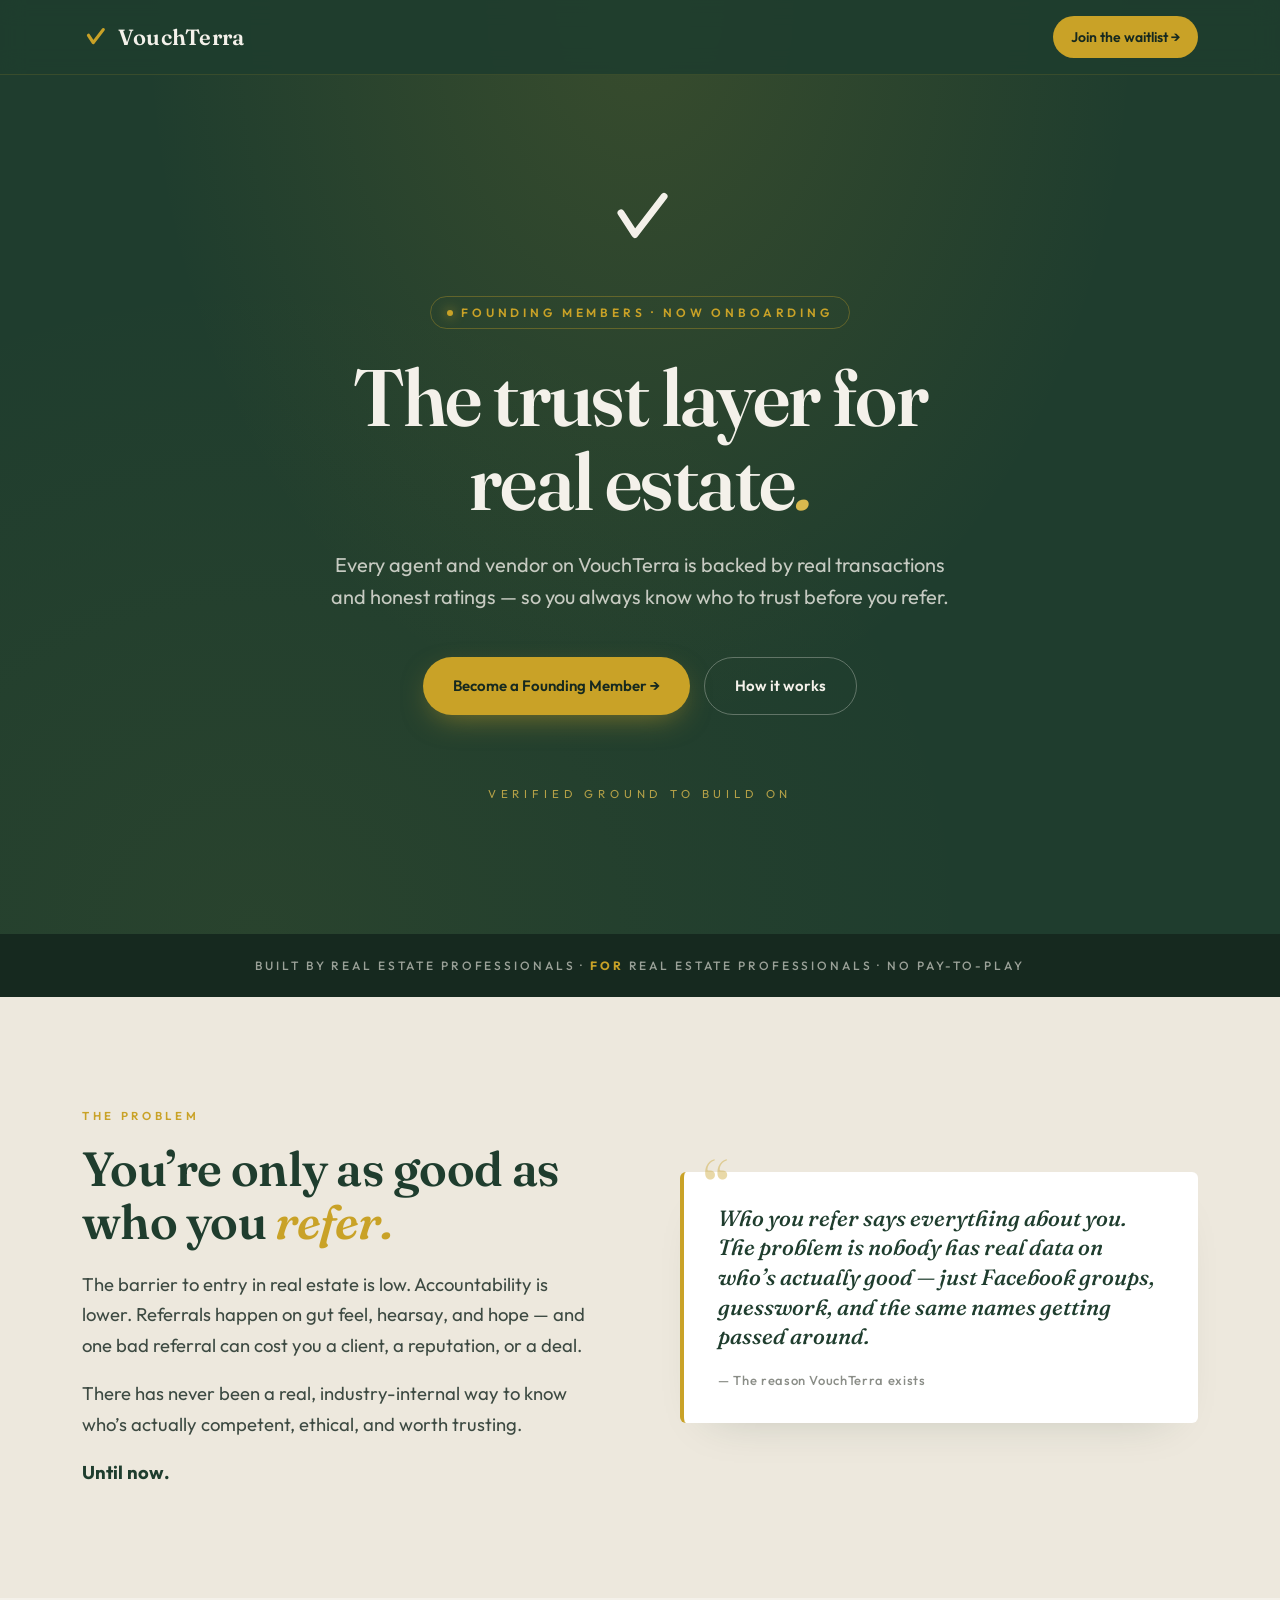
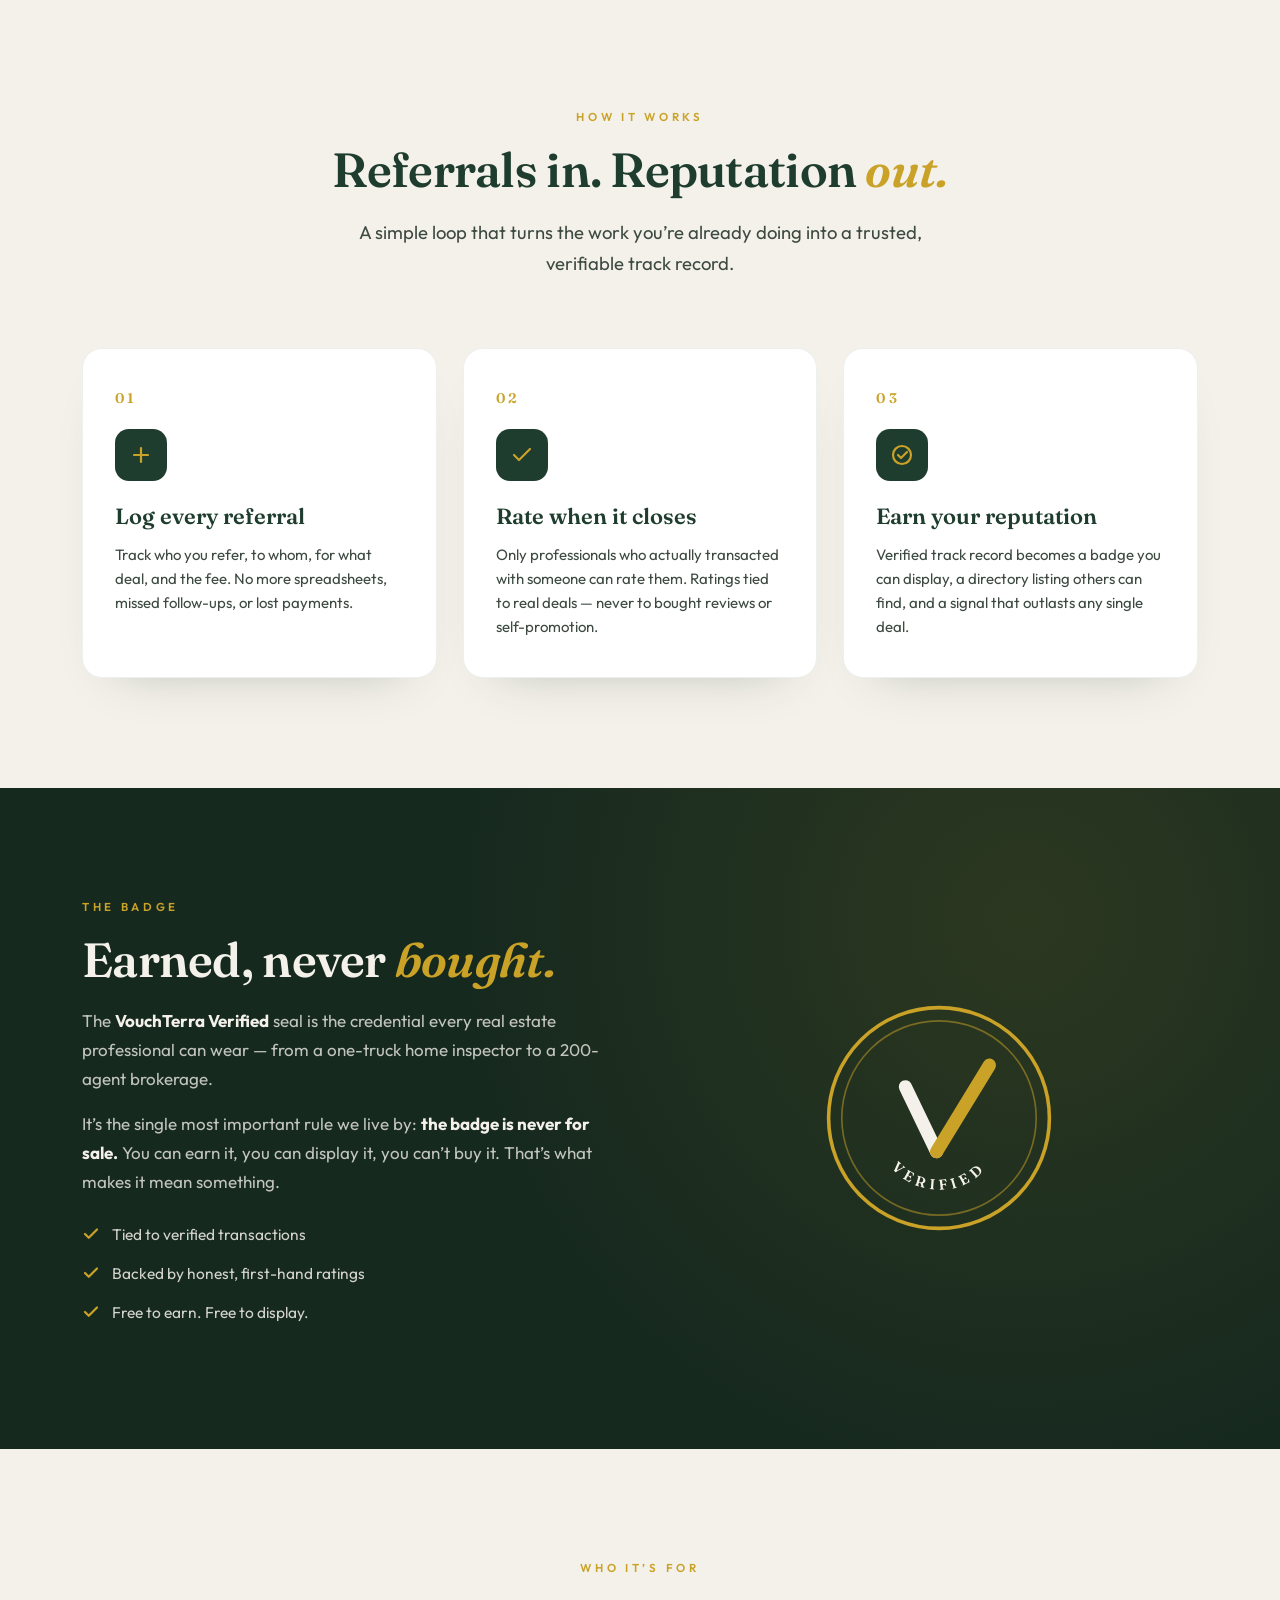
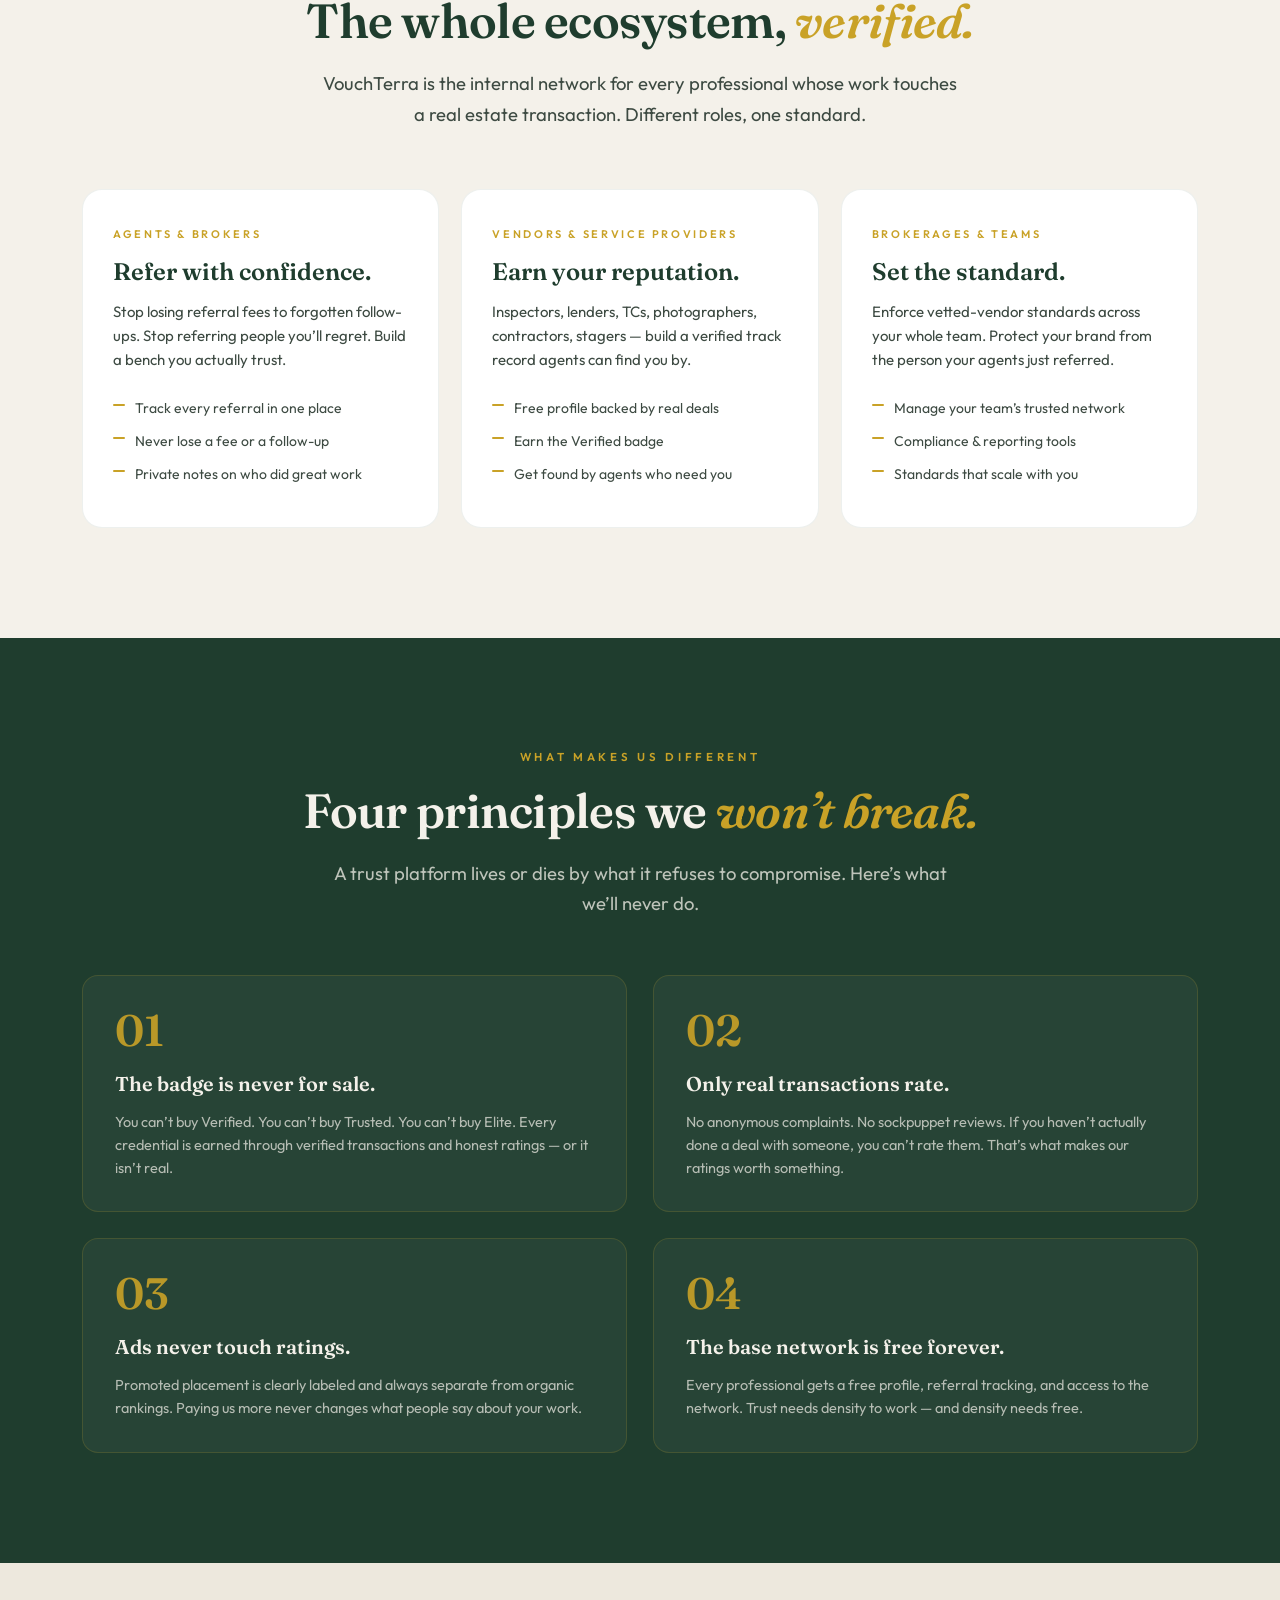
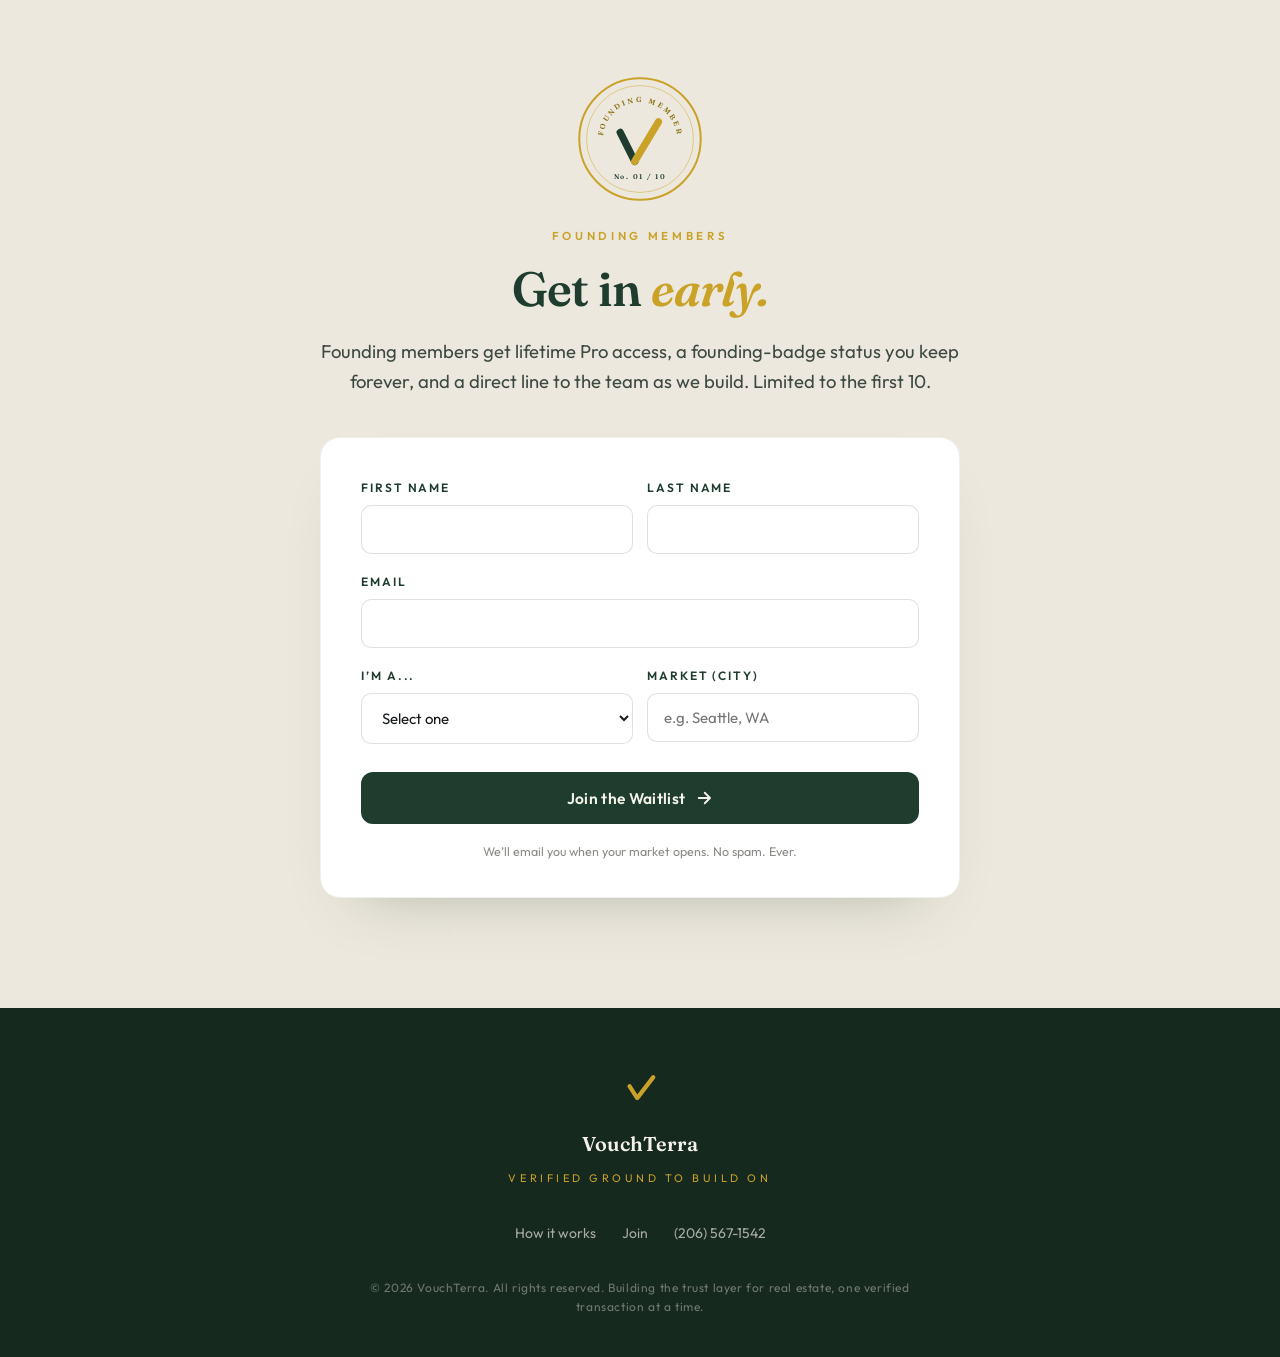
==== index.html @ 0aa2f8dc "Add Founding Member seal above the waitlist section Added SVG founding seal graphic to the waitlist " ====
<!DOCTYPE html>
<html lang="en">
<head>
<meta charset="UTF-8">
<meta name="viewport" content="width=device-width, initial-scale=1.0">
<title>VouchTerra — Verified ground to build on</title>
<meta name="description" content="The trust layer for real estate. Every agent and vendor on VouchTerra is backed by real transactions and honest ratings — so you always know who to trust before you refer.">
<meta property="og:title" content="VouchTerra — Verified ground to build on">
<meta property="og:description" content="The trust layer for real estate. Verified professionals, honest ratings, no pay-to-play.">
<meta property="og:type" content="website">
<link rel="preconnect" href="https://fonts.googleapis.com">
<link rel="preconnect" href="https://fonts.gstatic.com" crossorigin>
<link href="https://fonts.googleapis.com/css2?family=Fraunces:opsz,wght@9..144,500;9..144,600;9..144,700&family=Outfit:wght@300;400;500;600;700&display=swap" rel="stylesheet">
<link rel="icon" type="image/svg+xml" href="data:image/svg+xml,%3Csvg xmlns='http://www.w3.org/2000/svg' viewBox='0 0 120 120'%3E%3Crect width='120' height='120' rx='24' fill='%231F3D2E'/%3E%3Cpath d='M30 52 L52 86 L98 26' stroke='%23C9A227' stroke-width='15' stroke-linecap='round' stroke-linejoin='round' fill='none'/%3E%3C/svg%3E">
<style>
  :root{
    --pine:#1F3D2E; --pine-deep:#16291F; --pine-mid:#274a38;
    --gold:#C9A227; --gold-soft:#D9B94E; --gold-dim:#8a6f12;
    --bone:#F4F1EA; --bone-warm:#EDE8DD;
    --stone:#8A8D87; --stone-light:#B8B8B0;
    --ink:#16191C; --ink-soft:#3d4a42;
  }
  *{margin:0;padding:0;box-sizing:border-box}
  html{scroll-behavior:smooth;}
  body{
    font-family:'Outfit',sans-serif;
    background:var(--bone);
    color:var(--ink);
    line-height:1.6;
    -webkit-font-smoothing:antialiased;
    overflow-x:hidden;
  }
  .serif{font-family:'Fraunces',serif;}
  .wrap{max-width:1180px;margin:0 auto;padding:0 32px;}
  @media(max-width:640px){.wrap{padding:0 22px;}}

  /* ============ NAV ============ */
  nav{
    position:fixed;top:0;left:0;right:0;z-index:100;
    background:rgba(31,61,46,.92);
    backdrop-filter:blur(12px);
    -webkit-backdrop-filter:blur(12px);
    border-bottom:1px solid rgba(201,162,39,.15);
  }
  .nav-inner{display:flex;align-items:center;justify-content:space-between;padding:16px 32px;max-width:1180px;margin:0 auto;}
  @media(max-width:640px){.nav-inner{padding:14px 22px;}}
  .brand{display:flex;align-items:center;gap:10px;text-decoration:none;}
  .brand-mark{display:flex;align-items:center;justify-content:center;}
  .brand-text{font-family:'Fraunces',serif;font-weight:600;font-size:22px;color:var(--bone);letter-spacing:.01em;}
  .brand-text .cap{color:var(--bone);}
  .nav-cta{
    display:inline-flex;align-items:center;gap:8px;
    background:var(--gold);color:var(--pine-deep);
    padding:10px 18px;border-radius:30px;
    font-weight:600;font-size:14px;text-decoration:none;
    transition:transform .15s,background .15s;
  }
  .nav-cta:hover{background:var(--gold-soft);transform:translateY(-1px);}

  /* ============ HERO ============ */
  .hero{
    background:var(--pine);color:var(--bone);
    padding:180px 32px 130px;position:relative;overflow:hidden;text-align:center;
  }
  .hero::before{
    content:"";position:absolute;inset:0;
    background:
      radial-gradient(ellipse at 50% 0%, rgba(201,162,39,.15), transparent 55%),
      radial-gradient(ellipse at 20% 100%, rgba(201,162,39,.06), transparent 50%);
    pointer-events:none;
  }
  .hero-inner{position:relative;z-index:1;max-width:900px;margin:0 auto;}
  .eyebrow{
    display:inline-flex;align-items:center;gap:8px;
    text-transform:uppercase;letter-spacing:.32em;font-size:12px;
    color:var(--gold);font-weight:600;margin-bottom:26px;
    padding:6px 16px;border:1px solid rgba(201,162,39,.35);border-radius:30px;
  }
  .eyebrow-dot{width:6px;height:6px;background:var(--gold);border-radius:50%;box-shadow:0 0 12px var(--gold);}
  h1.hero-title{
    font-family:'Fraunces',serif;
    font-weight:600;
    font-size:clamp(40px,7vw,80px);
    line-height:1.05;
    letter-spacing:-.02em;
    margin-bottom:26px;
  }
  h1.hero-title .accent{color:var(--gold-soft);font-style:italic;}
  .hero-sub{
    font-size:clamp(16px,2.2vw,20px);
    color:rgba(244,241,234,.78);
    max-width:640px;margin:0 auto 44px;
    line-height:1.6;
  }
  .cta-row{display:flex;gap:14px;justify-content:center;flex-wrap:wrap;margin-bottom:70px;}
  .btn{
    display:inline-flex;align-items:center;gap:10px;
    padding:16px 30px;border-radius:32px;
    font-weight:600;font-size:15px;text-decoration:none;
    transition:transform .15s, background .15s, box-shadow .15s;
    border:none;cursor:pointer;font-family:inherit;
  }
  .btn-primary{background:var(--gold);color:var(--pine-deep);box-shadow:0 10px 30px -10px rgba(201,162,39,.6);}
  .btn-primary:hover{background:var(--gold-soft);transform:translateY(-2px);box-shadow:0 14px 32px -10px rgba(201,162,39,.7);}
  .btn-ghost{background:transparent;color:var(--bone);border:1px solid rgba(244,241,234,.3);}
  .btn-ghost:hover{background:rgba(244,241,234,.08);border-color:rgba(244,241,234,.5);}

  /* hero mark */
  .hero-mark-large{margin:0 auto 40px;display:flex;justify-content:center;}
  .hero-tagline{
    font-size:11.5px;letter-spacing:.42em;text-transform:uppercase;
    color:var(--gold-soft);opacity:.8;
    margin-top:26px;
  }

  /* ============ SOCIAL PROOF BAR ============ */
  .proof-bar{
    background:var(--pine-deep);color:rgba(244,241,234,.6);
    padding:22px 32px;text-align:center;
    font-size:12px;letter-spacing:.24em;text-transform:uppercase;font-weight:500;
  }
  .proof-bar strong{color:var(--gold);letter-spacing:.24em;}

  /* ============ SECTIONS ============ */
  section{padding:110px 0;}
  @media(max-width:640px){section{padding:80px 0;}}
  .section-eyebrow{
    text-transform:uppercase;letter-spacing:.32em;font-size:11.5px;
    color:var(--gold);font-weight:600;margin-bottom:18px;
  }
  h2{
    font-family:'Fraunces',serif;font-weight:600;
    font-size:clamp(30px,4.8vw,48px);
    color:var(--pine);line-height:1.1;letter-spacing:-.015em;
    margin-bottom:20px;
  }
  h2 .accent{color:var(--gold);font-style:italic;}
  .lead{
    color:var(--ink-soft);font-size:clamp(16px,1.8vw,18.5px);
    max-width:640px;line-height:1.65;
  }

  /* ============ PROBLEM SECTION ============ */
  .problem{background:var(--bone-warm);}
  .problem-inner{display:grid;grid-template-columns:1fr 1fr;gap:80px;align-items:center;}
  @media(max-width:900px){.problem-inner{grid-template-columns:1fr;gap:50px;}}
  .problem-quote{
    background:#fff;border-left:4px solid var(--gold);
    padding:32px 34px;border-radius:6px;
    box-shadow:0 22px 44px -32px rgba(31,61,46,.25);
    position:relative;
  }
  .problem-quote::before{
    content:"“";position:absolute;top:-20px;left:20px;
    font-family:'Fraunces',serif;font-size:80px;color:var(--gold);opacity:.4;line-height:1;
  }
  .problem-quote p{font-family:'Fraunces',serif;font-size:22px;color:var(--pine);line-height:1.35;font-style:italic;font-weight:500;}
  .problem-quote .attr{margin-top:18px;font-size:13px;color:var(--stone);letter-spacing:.05em;font-style:normal;font-family:'Outfit',sans-serif;font-weight:500;}

  /* ============ HOW IT WORKS ============ */
  .how{background:var(--bone);}
  .how-header{text-align:center;max-width:700px;margin:0 auto 70px;}
  .how-header .lead{margin:0 auto;}
  .steps{display:grid;grid-template-columns:repeat(3,1fr);gap:26px;}
  @media(max-width:820px){.steps{grid-template-columns:1fr;}}
  .step{
    background:#fff;border-radius:20px;padding:38px 32px;
    border:1px solid rgba(31,61,46,.08);
    box-shadow:0 24px 48px -36px rgba(31,61,46,.35);
    transition:transform .2s;
  }
  .step:hover{transform:translateY(-4px);}
  .step-num{
    font-family:'Fraunces',serif;font-size:14px;font-weight:600;
    color:var(--gold);letter-spacing:.24em;margin-bottom:20px;
  }
  .step-icon{width:52px;height:52px;background:var(--pine);border-radius:14px;display:flex;align-items:center;justify-content:center;margin-bottom:22px;}
  .step h3{font-family:'Fraunces',serif;font-size:22px;color:var(--pine);font-weight:600;margin-bottom:12px;line-height:1.25;}
  .step p{font-size:15px;color:var(--ink-soft);line-height:1.6;}

  /* ============ VERIFIED BADGE SECTION ============ */
  .verified{background:var(--pine-deep);color:var(--bone);position:relative;overflow:hidden;}
  .verified::before{
    content:"";position:absolute;inset:0;
    background:radial-gradient(circle at 80% 20%, rgba(201,162,39,.12), transparent 50%);
    pointer-events:none;
  }
  .verified-inner{display:grid;grid-template-columns:1fr 1fr;gap:80px;align-items:center;position:relative;z-index:1;}
  @media(max-width:900px){.verified-inner{grid-template-columns:1fr;gap:50px;text-align:center;}.verified-inner .seal-wrap{order:-1;}}
  .verified h2{color:var(--bone);}
  .verified h2 .accent{color:var(--gold);}
  .verified .section-eyebrow{color:var(--gold);}
  .verified p{color:rgba(244,241,234,.78);font-size:17px;line-height:1.7;margin-bottom:16px;}
  .verified p strong{color:var(--bone);}
  .verified-features{list-style:none;margin-top:26px;}
  .verified-features li{display:flex;align-items:flex-start;gap:12px;margin-bottom:14px;color:rgba(244,241,234,.85);font-size:15.5px;}
  .verified-features li svg{flex-shrink:0;margin-top:3px;}
  .seal-wrap{display:flex;justify-content:center;}

  /* ============ FOR WHOM ============ */
  .for-whom{background:var(--bone);}
  .who-grid{display:grid;grid-template-columns:repeat(3,1fr);gap:22px;margin-top:60px;}
  @media(max-width:900px){.who-grid{grid-template-columns:1fr;}}
  .who{
    background:#fff;border-radius:20px;padding:36px 30px;
    border:1px solid rgba(31,61,46,.08);position:relative;overflow:hidden;
    transition:transform .2s, box-shadow .2s;
  }
  .who:hover{transform:translateY(-3px);box-shadow:0 30px 50px -30px rgba(31,61,46,.3);}
  .who-tag{font-size:11px;letter-spacing:.24em;text-transform:uppercase;color:var(--gold);font-weight:600;margin-bottom:14px;}
  .who h3{font-family:'Fraunces',serif;font-size:24px;color:var(--pine);font-weight:600;margin-bottom:14px;line-height:1.2;}
  .who p{color:var(--ink-soft);font-size:15px;line-height:1.6;margin-bottom:20px;}
  .who ul{list-style:none;}
  .who ul li{font-size:14px;color:var(--ink-soft);padding:6px 0;padding-left:22px;position:relative;line-height:1.5;}
  .who ul li::before{
    content:"";position:absolute;left:0;top:12px;
    width:12px;height:2px;background:var(--gold);border-radius:2px;
  }

  /* ============ PRINCIPLES ============ */
  .principles{background:var(--pine);color:var(--bone);}
  .principles h2{color:var(--bone);}
  .principles h2 .accent{color:var(--gold);}
  .principles .section-eyebrow{color:var(--gold);}
  .principles .lead{color:rgba(244,241,234,.75);}
  .principle-grid{display:grid;grid-template-columns:repeat(2,1fr);gap:26px;margin-top:56px;}
  @media(max-width:820px){.principle-grid{grid-template-columns:1fr;}}
  .principle{
    background:rgba(244,241,234,.04);border:1px solid rgba(201,162,39,.18);
    border-radius:16px;padding:32px;
    transition:border-color .2s;
  }
  .principle:hover{border-color:rgba(201,162,39,.4);}
  .principle-num{font-family:'Fraunces',serif;font-size:44px;color:var(--gold);font-weight:600;line-height:1;margin-bottom:16px;opacity:.9;}
  .principle h3{font-family:'Fraunces',serif;font-size:20px;color:var(--bone);margin-bottom:10px;font-weight:600;}
  .principle p{color:rgba(244,241,234,.7);font-size:14.5px;line-height:1.6;}

  /* ============ WAITLIST ============ */
  .waitlist{background:var(--bone-warm);text-align:center;}
  .waitlist-inner{max-width:640px;margin:0 auto;}
  .waitlist .lead{margin:0 auto 40px;}
  .form-card{
    background:#fff;padding:40px 40px 36px;border-radius:20px;
    box-shadow:0 30px 60px -40px rgba(31,61,46,.35);
    border:1px solid rgba(31,61,46,.08);
  }
  @media(max-width:640px){.form-card{padding:32px 24px 28px;}}
  .field{display:flex;flex-direction:column;text-align:left;margin-bottom:18px;}
  .field label{font-size:12px;letter-spacing:.16em;text-transform:uppercase;color:var(--pine);font-weight:600;margin-bottom:8px;}
  .field input, .field select{
    padding:14px 16px;border:1.5px solid rgba(31,61,46,.15);border-radius:10px;
    font-family:inherit;font-size:15px;color:var(--ink);background:#fff;
    transition:border-color .15s;
  }
  .field input:focus, .field select:focus{outline:none;border-color:var(--gold);}
  .field-row{display:grid;grid-template-columns:1fr 1fr;gap:14px;}
  @media(max-width:520px){.field-row{grid-template-columns:1fr;}}
  .submit-btn{
    width:100%;background:var(--pine);color:var(--bone);
    padding:16px 24px;border:none;border-radius:12px;
    font-family:inherit;font-weight:600;font-size:15.5px;letter-spacing:.02em;
    cursor:pointer;transition:background .15s,transform .15s;
    display:inline-flex;align-items:center;justify-content:center;gap:10px;
    margin-top:10px;
  }
  .submit-btn:hover{background:var(--pine-deep);transform:translateY(-1px);}
  .fine-print{font-size:12.5px;color:var(--stone);margin-top:18px;line-height:1.5;}
  .success-msg{
    display:none;padding:24px;background:rgba(201,162,39,.1);
    border:1px solid var(--gold);border-radius:12px;color:var(--pine);
    font-size:15px;line-height:1.5;
  }
  .success-msg strong{color:var(--gold-dim);}

  /* ============ FOOTER ============ */
  footer{background:var(--pine-deep);color:rgba(244,241,234,.6);padding:60px 32px 40px;text-align:center;}
  .footer-mark{margin-bottom:18px;display:flex;justify-content:center;}
  .footer-brand{font-family:'Fraunces',serif;font-weight:600;font-size:20px;color:var(--bone);margin-bottom:10px;}
  .footer-tag{font-size:11px;letter-spacing:.32em;text-transform:uppercase;color:var(--gold);margin-bottom:34px;}
  .footer-links{display:flex;gap:26px;justify-content:center;flex-wrap:wrap;margin-bottom:34px;font-size:14px;}
  .footer-links a{color:rgba(244,241,234,.65);text-decoration:none;transition:color .15s;}
  .footer-links a:hover{color:var(--gold);}
  .footer-fine{font-size:12px;color:rgba(244,241,234,.4);letter-spacing:.05em;max-width:560px;margin:0 auto;line-height:1.6;}

  /* mobile nav simplification */
  @media(max-width:520px){.nav-cta{padding:8px 14px;font-size:13px;}.brand-text{font-size:19px;}}
  .founding-seal{display:block;margin:0 auto 22px;width:132px;height:132px;}
  @media (max-width:640px){.founding-seal{width:112px;height:112px;}}
</style>
</head>
<body>

  <!-- ============ NAV ============ -->
  <nav>
    <div class="nav-inner">
      <a href="#" class="brand">
        <span class="brand-mark">
          <svg width="26" height="26" viewBox="0 0 120 120" fill="none"><path d="M30 52 L52 86 L98 26" stroke="#C9A227" stroke-width="15" stroke-linecap="round" stroke-linejoin="round"/></svg>
        </span>
        <span class="brand-text">Vouch<span class="cap">T</span>erra</span>
      </a>
      <a href="#waitlist" class="nav-cta">Join the waitlist →</a>
    </div>
  </nav>

  <!-- ============ HERO ============ -->
  <div class="hero">
    <div class="hero-inner">
      <div class="hero-mark-large">
        <svg width="76" height="76" viewBox="0 0 120 120" fill="none">
          <path d="M30 52 L52 86 L98 26" stroke="#F4F1EA" stroke-width="11" stroke-linecap="round" stroke-linejoin="round"/>
        </svg>
      </div>
      <div class="eyebrow"><span class="eyebrow-dot"></span> Founding Members · Now Onboarding</div>
      <h1 class="hero-title">The trust layer for<br>real estate<span class="accent">.</span></h1>
      <p class="hero-sub">Every agent and vendor on VouchTerra is backed by real transactions and honest ratings — so you always know who to trust before you refer.</p>
      <div class="cta-row">
        <a href="#waitlist" class="btn btn-primary">Become a Founding Member →</a>
        <a href="#how" class="btn btn-ghost">How it works</a>
      </div>
      <div class="hero-tagline">Verified ground to build on</div>
    </div>
  </div>

  <!-- ============ PROOF BAR ============ -->
  <div class="proof-bar">
    Built by real estate professionals · <strong>For</strong> real estate professionals · No pay-to-play
  </div>

  <!-- ============ PROBLEM ============ -->
  <section class="problem">
    <div class="wrap">
      <div class="problem-inner">
        <div>
          <div class="section-eyebrow">The Problem</div>
          <h2>You&#8217;re only as good as who you <span class="accent">refer.</span></h2>
          <p class="lead">The barrier to entry in real estate is low. Accountability is lower. Referrals happen on gut feel, hearsay, and hope — and one bad referral can cost you a client, a reputation, or a deal.</p>
          <p class="lead" style="margin-top:18px;">There has never been a real, industry-internal way to know who&#8217;s actually competent, ethical, and worth trusting.</p>
          <p class="lead" style="margin-top:18px;"><strong style="color:var(--pine);">Until now.</strong></p>
        </div>
        <div>
          <div class="problem-quote">
            <p>Who you refer says everything about you. The problem is nobody has real data on who&#8217;s actually good — just Facebook groups, guesswork, and the same names getting passed around.</p>
            <div class="attr">— The reason VouchTerra exists</div>
          </div>
        </div>
      </div>
    </div>
  </section>

  <!-- ============ HOW IT WORKS ============ -->
  <section class="how" id="how">
    <div class="wrap">
      <div class="how-header">
        <div class="section-eyebrow">How It Works</div>
        <h2>Referrals in. Reputation <span class="accent">out.</span></h2>
        <p class="lead">A simple loop that turns the work you&#8217;re already doing into a trusted, verifiable track record.</p>
      </div>

      <div class="steps">
        <div class="step">
          <div class="step-num">01</div>
          <div class="step-icon">
            <svg width="24" height="24" viewBox="0 0 24 24" fill="none" stroke="#C9A227" stroke-width="2.2" stroke-linecap="round" stroke-linejoin="round"><path d="M12 5v14M5 12h14"/></svg>
          </div>
          <h3>Log every referral</h3>
          <p>Track who you refer, to whom, for what deal, and the fee. No more spreadsheets, missed follow-ups, or lost payments.</p>
        </div>
        <div class="step">
          <div class="step-num">02</div>
          <div class="step-icon">
            <svg width="24" height="24" viewBox="0 0 24 24" fill="none" stroke="#C9A227" stroke-width="2.2" stroke-linecap="round" stroke-linejoin="round"><path d="M20 6L9 17l-5-5"/></svg>
          </div>
          <h3>Rate when it closes</h3>
          <p>Only professionals who actually transacted with someone can rate them. Ratings tied to real deals — never to bought reviews or self-promotion.</p>
        </div>
        <div class="step">
          <div class="step-num">03</div>
          <div class="step-icon">
            <svg width="24" height="24" viewBox="0 0 24 24" fill="none" stroke="#C9A227" stroke-width="2.2" stroke-linecap="round" stroke-linejoin="round"><circle cx="12" cy="12" r="9"/><path d="M8 12l3 3 6-6"/></svg>
          </div>
          <h3>Earn your reputation</h3>
          <p>Verified track record becomes a badge you can display, a directory listing others can find, and a signal that outlasts any single deal.</p>
        </div>
      </div>
    </div>
  </section>

  <!-- ============ VERIFIED BADGE ============ -->
  <section class="verified">
    <div class="wrap">
      <div class="verified-inner">
        <div>
          <div class="section-eyebrow">The Badge</div>
          <h2>Earned, never <span class="accent">bought.</span></h2>
          <p>The <strong>VouchTerra Verified</strong> seal is the credential every real estate professional can wear — from a one-truck home inspector to a 200-agent brokerage.</p>
          <p>It&#8217;s the single most important rule we live by: <strong>the badge is never for sale.</strong> You can earn it, you can display it, you can&#8217;t buy it. That&#8217;s what makes it mean something.</p>
          <ul class="verified-features">
            <li><svg width="18" height="18" viewBox="0 0 24 24" fill="none" stroke="#C9A227" stroke-width="3" stroke-linecap="round" stroke-linejoin="round"><path d="M20 6L9 17l-5-5"/></svg>Tied to verified transactions</li>
            <li><svg width="18" height="18" viewBox="0 0 24 24" fill="none" stroke="#C9A227" stroke-width="3" stroke-linecap="round" stroke-linejoin="round"><path d="M20 6L9 17l-5-5"/></svg>Backed by honest, first-hand ratings</li>
            <li><svg width="18" height="18" viewBox="0 0 24 24" fill="none" stroke="#C9A227" stroke-width="3" stroke-linecap="round" stroke-linejoin="round"><path d="M20 6L9 17l-5-5"/></svg>Free to earn. Free to display.</li>
          </ul>
        </div>
        <div class="seal-wrap">
          <svg width="240" height="240" viewBox="0 0 200 200" fill="none">
            <circle cx="100" cy="100" r="92" stroke="#C9A227" stroke-width="3"/>
            <circle cx="100" cy="100" r="81" stroke="#C9A227" stroke-width="1.4" opacity="0.5"/>
            <path d="M72 74 L98 128" stroke="#F4F1EA" stroke-width="11" stroke-linecap="round"/>
            <path d="M98 128 L142 56" stroke="#C9A227" stroke-width="11" stroke-linecap="round"/>
            <path id="botArc" d="M48 108 A52 52 0 0 0 152 108" fill="none"/>
            <text fill="#F4F1EA" font-family="Fraunces, serif" font-size="12" letter-spacing="3.5" font-weight="600">
              <textPath href="#botArc" startOffset="50%" text-anchor="middle">VERIFIED</textPath>
            </text>
          </svg>
        </div>
      </div>
    </div>
  </section>

  <!-- ============ FOR WHOM ============ -->
  <section class="for-whom">
    <div class="wrap">
      <div style="text-align:center;max-width:700px;margin:0 auto;">
        <div class="section-eyebrow">Who It&#8217;s For</div>
        <h2>The whole ecosystem, <span class="accent">verified.</span></h2>
        <p class="lead" style="margin:0 auto;">VouchTerra is the internal network for every professional whose work touches a real estate transaction. Different roles, one standard.</p>
      </div>

      <div class="who-grid">
        <div class="who">
          <div class="who-tag">Agents &amp; Brokers</div>
          <h3>Refer with confidence.</h3>
          <p>Stop losing referral fees to forgotten follow-ups. Stop referring people you&#8217;ll regret. Build a bench you actually trust.</p>
          <ul>
            <li>Track every referral in one place</li>
            <li>Never lose a fee or a follow-up</li>
            <li>Private notes on who did great work</li>
          </ul>
        </div>
        <div class="who">
          <div class="who-tag">Vendors &amp; Service Providers</div>
          <h3>Earn your reputation.</h3>
          <p>Inspectors, lenders, TCs, photographers, contractors, stagers — build a verified track record agents can find you by.</p>
          <ul>
            <li>Free profile backed by real deals</li>
            <li>Earn the Verified badge</li>
            <li>Get found by agents who need you</li>
          </ul>
        </div>
        <div class="who">
          <div class="who-tag">Brokerages &amp; Teams</div>
          <h3>Set the standard.</h3>
          <p>Enforce vetted-vendor standards across your whole team. Protect your brand from the person your agents just referred.</p>
          <ul>
            <li>Manage your team&#8217;s trusted network</li>
            <li>Compliance &amp; reporting tools</li>
            <li>Standards that scale with you</li>
          </ul>
        </div>
      </div>
    </div>
  </section>

  <!-- ============ PRINCIPLES ============ -->
  <section class="principles">
    <div class="wrap">
      <div style="text-align:center;max-width:700px;margin:0 auto;">
        <div class="section-eyebrow">What Makes Us Different</div>
        <h2>Four principles we <span class="accent">won&#8217;t break.</span></h2>
        <p class="lead" style="margin:0 auto;">A trust platform lives or dies by what it refuses to compromise. Here&#8217;s what we&#8217;ll never do.</p>
      </div>

      <div class="principle-grid">
        <div class="principle">
          <div class="principle-num">01</div>
          <h3>The badge is never for sale.</h3>
          <p>You can&#8217;t buy Verified. You can&#8217;t buy Trusted. You can&#8217;t buy Elite. Every credential is earned through verified transactions and honest ratings — or it isn&#8217;t real.</p>
        </div>
        <div class="principle">
          <div class="principle-num">02</div>
          <h3>Only real transactions rate.</h3>
          <p>No anonymous complaints. No sockpuppet reviews. If you haven&#8217;t actually done a deal with someone, you can&#8217;t rate them. That&#8217;s what makes our ratings worth something.</p>
        </div>
        <div class="principle">
          <div class="principle-num">03</div>
          <h3>Ads never touch ratings.</h3>
          <p>Promoted placement is clearly labeled and always separate from organic rankings. Paying us more never changes what people say about your work.</p>
        </div>
        <div class="principle">
          <div class="principle-num">04</div>
          <h3>The base network is free forever.</h3>
          <p>Every professional gets a free profile, referral tracking, and access to the network. Trust needs density to work — and density needs free.</p>
        </div>
      </div>
    </div>
  </section>

  <!-- ============ WAITLIST ============ -->
  <section class="waitlist" id="waitlist">
    <div class="wrap">
      <div class="waitlist-inner">
        <svg class="founding-seal" viewBox="0 0 200 200" fill="none" role="img" aria-label="Founding Member seal, numbered 1 of 10">
          <circle cx="100" cy="100" r="92" stroke="#C9A227" stroke-width="3"/>
          <circle cx="100" cy="100" r="81" stroke="#C9A227" stroke-width="1.4" opacity="0.5"/>
          <path d="M70 90 L92 134" stroke="#1F3D2E" stroke-width="11" stroke-linecap="round"/>
          <path d="M92 134 L128 74" stroke="#C9A227" stroke-width="11" stroke-linecap="round"/>
          <path id="foundingArc" d="M44 100 A56 56 0 0 1 156 100" fill="none"/>
          <text fill="#8a6f12" font-family="Fraunces, Georgia, serif" font-size="11" letter-spacing="3.2" font-weight="600"><textPath href="#foundingArc" startOffset="50%" text-anchor="middle">FOUNDING MEMBER</textPath></text>
          <text x="100" y="160" fill="#1F3D2E" font-family="Fraunces, Georgia, serif" font-size="10.5" letter-spacing="2.2" font-weight="600" text-anchor="middle">No. 01 / 10</text>
        </svg>
        <div class="section-eyebrow">Founding Members</div>
        <h2>Get in <span class="accent">early.</span></h2>
        <p class="lead">Founding members get lifetime Pro access, a founding-badge status you keep forever, and a direct line to the team as we build. Limited to the first 10.</p>

        <div class="form-card">
          <form id="waitlist-form" action="https://formspree.io/f/xeaqkllg" method="POST">
            <div class="field-row">
              <div class="field">
                <label for="fname">First Name</label>
                <input type="text" id="fname" name="First Name" required>
              </div>
              <div class="field">
                <label for="lname">Last Name</label>
                <input type="text" id="lname" name="Last Name" required>
              </div>
            </div>
            <div class="field">
              <label for="email">Email</label>
              <input type="email" id="email" name="Email" required>
            </div>
            <div class="field-row">
              <div class="field">
                <label for="role">I&#8217;m a...</label>
                <select id="role" name="Role" required>
                  <option value="">Select one</option>
                  <option>Real Estate Agent / Broker</option>
                  <option>Brokerage / Team Leader</option>
                  <option>Lender</option>
                  <option>Title / Escrow</option>
                  <option>Home Inspector</option>
                  <option>Transaction Coordinator</option>
                  <option>Photographer / Videographer</option>
                  <option>Contractor / Remodeler</option>
                  <option>Property Manager</option>
                  <option>Stager / Designer</option>
                  <option>Other Vendor</option>
                  <option>Consumer / Curious</option>
                </select>
              </div>
              <div class="field">
                <label for="market">Market (City)</label>
                <input type="text" id="market" name="Market" placeholder="e.g. Seattle, WA" required>
              </div>
            </div>
            <button type="submit" class="submit-btn">
              Join the Waitlist
              <svg width="18" height="18" viewBox="0 0 24 24" fill="none" stroke="currentColor" stroke-width="2.5" stroke-linecap="round" stroke-linejoin="round"><path d="M5 12h14M13 5l7 7-7 7"/></svg>
            </button>
            <p class="fine-print">We&#8217;ll email you when your market opens. No spam. Ever.</p>
          </form>

          <div class="success-msg" id="success-msg">
            <strong>You&#8217;re in.</strong><br>
            We&#8217;ll be in touch when VouchTerra opens in your market. Welcome to the founding class.
          </div>
        </div>
      </div>
    </div>
  </section>

  <!-- ============ FOOTER ============ -->
  <footer>
    <div class="footer-mark">
      <svg width="42" height="42" viewBox="0 0 120 120" fill="none">
        <path d="M30 52 L52 86 L98 26" stroke="#C9A227" stroke-width="12" stroke-linecap="round" stroke-linejoin="round"/>
      </svg>
    </div>
    <div class="footer-brand">VouchTerra</div>
    <div class="footer-tag">Verified ground to build on</div>
    <div class="footer-links">
      <a href="#how">How it works</a>
      <a href="#waitlist">Join</a>
      <a href="tel:+12065671542">(206) 567-1542</a>
    </div>
    <p class="footer-fine">© <span id="year"></span> VouchTerra. All rights reserved. Building the trust layer for real estate, one verified transaction at a time.</p>
  </footer>

  <script>
    // Auto-update year
    document.getElementById('year').textContent = new Date().getFullYear();

    // Handle form submission with AJAX to show success message without page reload
    const form = document.getElementById('waitlist-form');
    const successMsg = document.getElementById('success-msg');

    form.addEventListener('submit', async function(e) {
      e.preventDefault();
      const formData = new FormData(form);
      const action = form.getAttribute('action');

      // If Formspree endpoint hasn't been configured yet, just show success (for local preview)
      if (action.includes('YOUR_FORMSPREE_ID')) {
        form.style.display = 'none';
        successMsg.style.display = 'block';
        console.log('Form submitted (demo mode — configure Formspree to capture emails):', Object.fromEntries(formData));
        return;
      }

      try {
        const response = await fetch(action, {
          method: 'POST',
          body: formData,
          headers: { 'Accept': 'application/json' }
        });
        if (response.ok) {
          form.style.display = 'none';
          successMsg.style.display = 'block';
        } else {
          alert('Something went wrong. Please try again or call (206) 567-1542.');
        }
      } catch (err) {
        alert('Network error. Please try again or call (206) 567-1542.');
      }
    });
  </script>

</body>
</html>
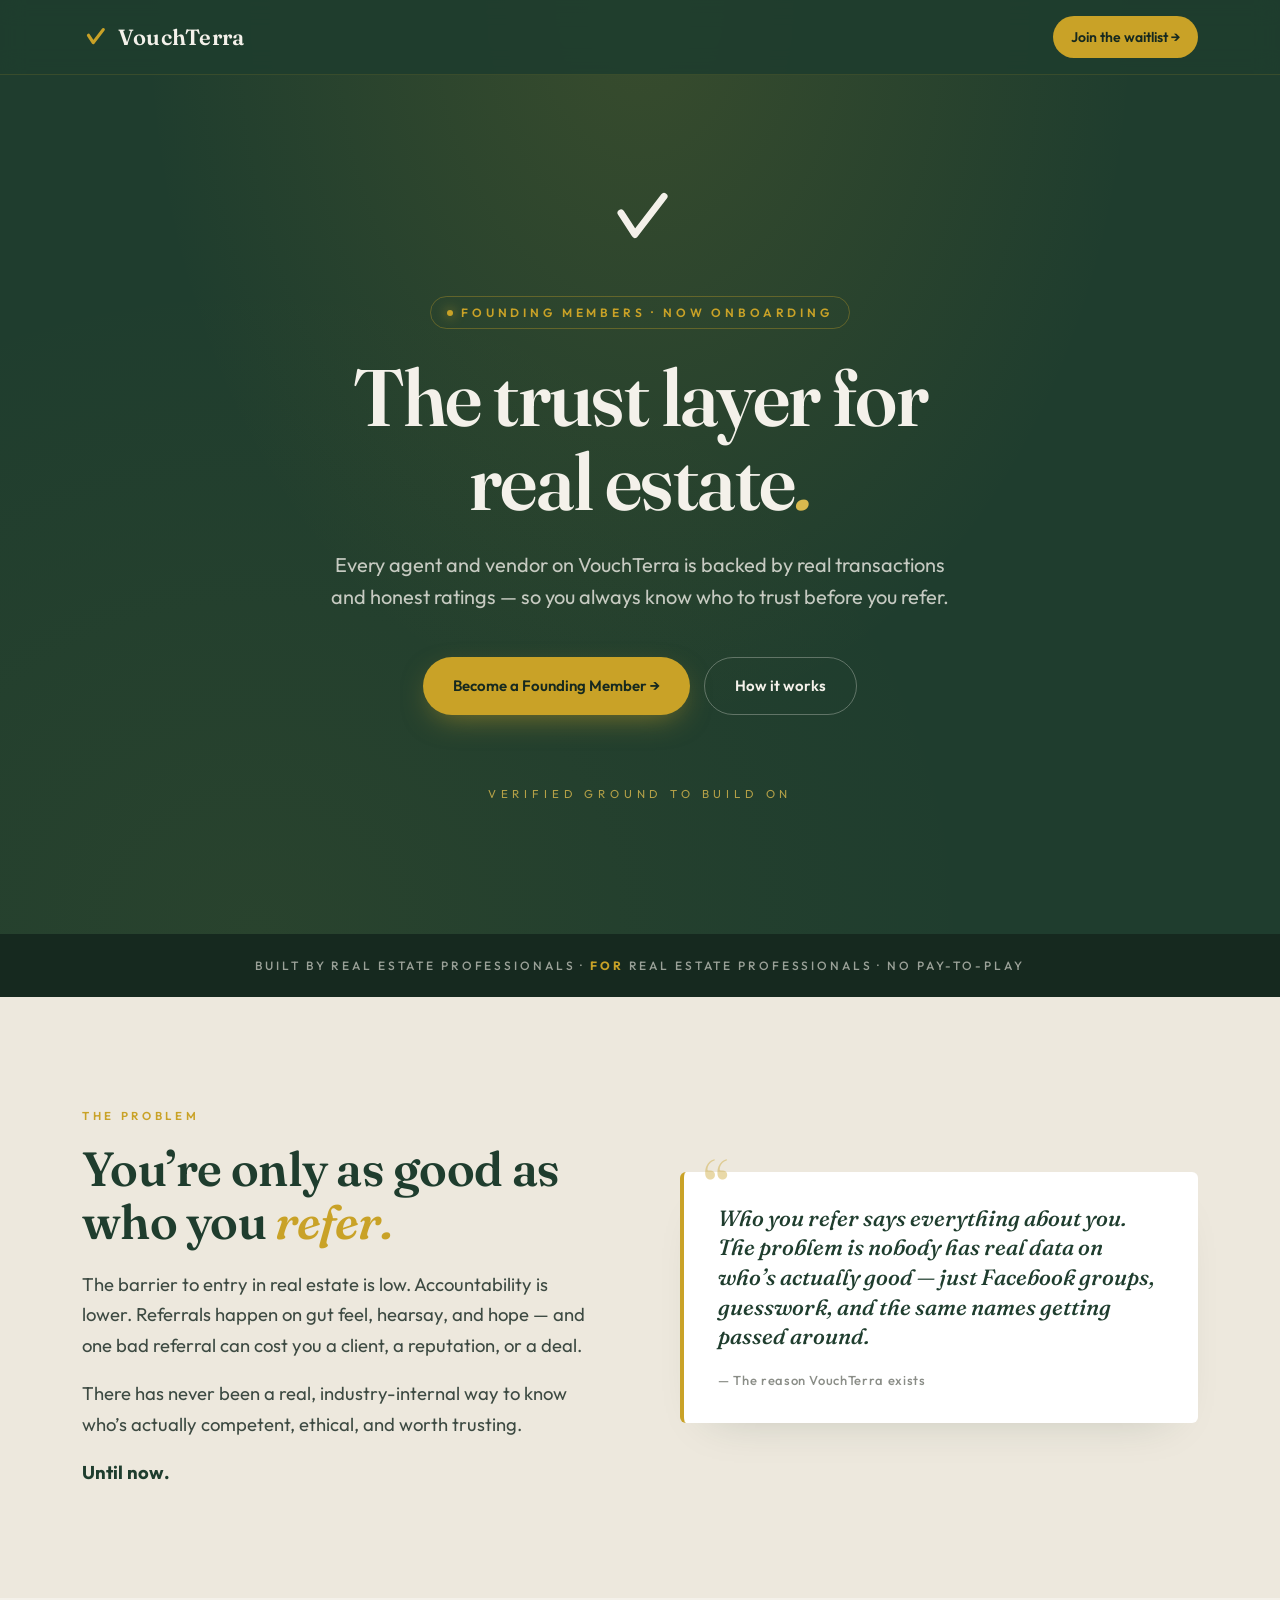
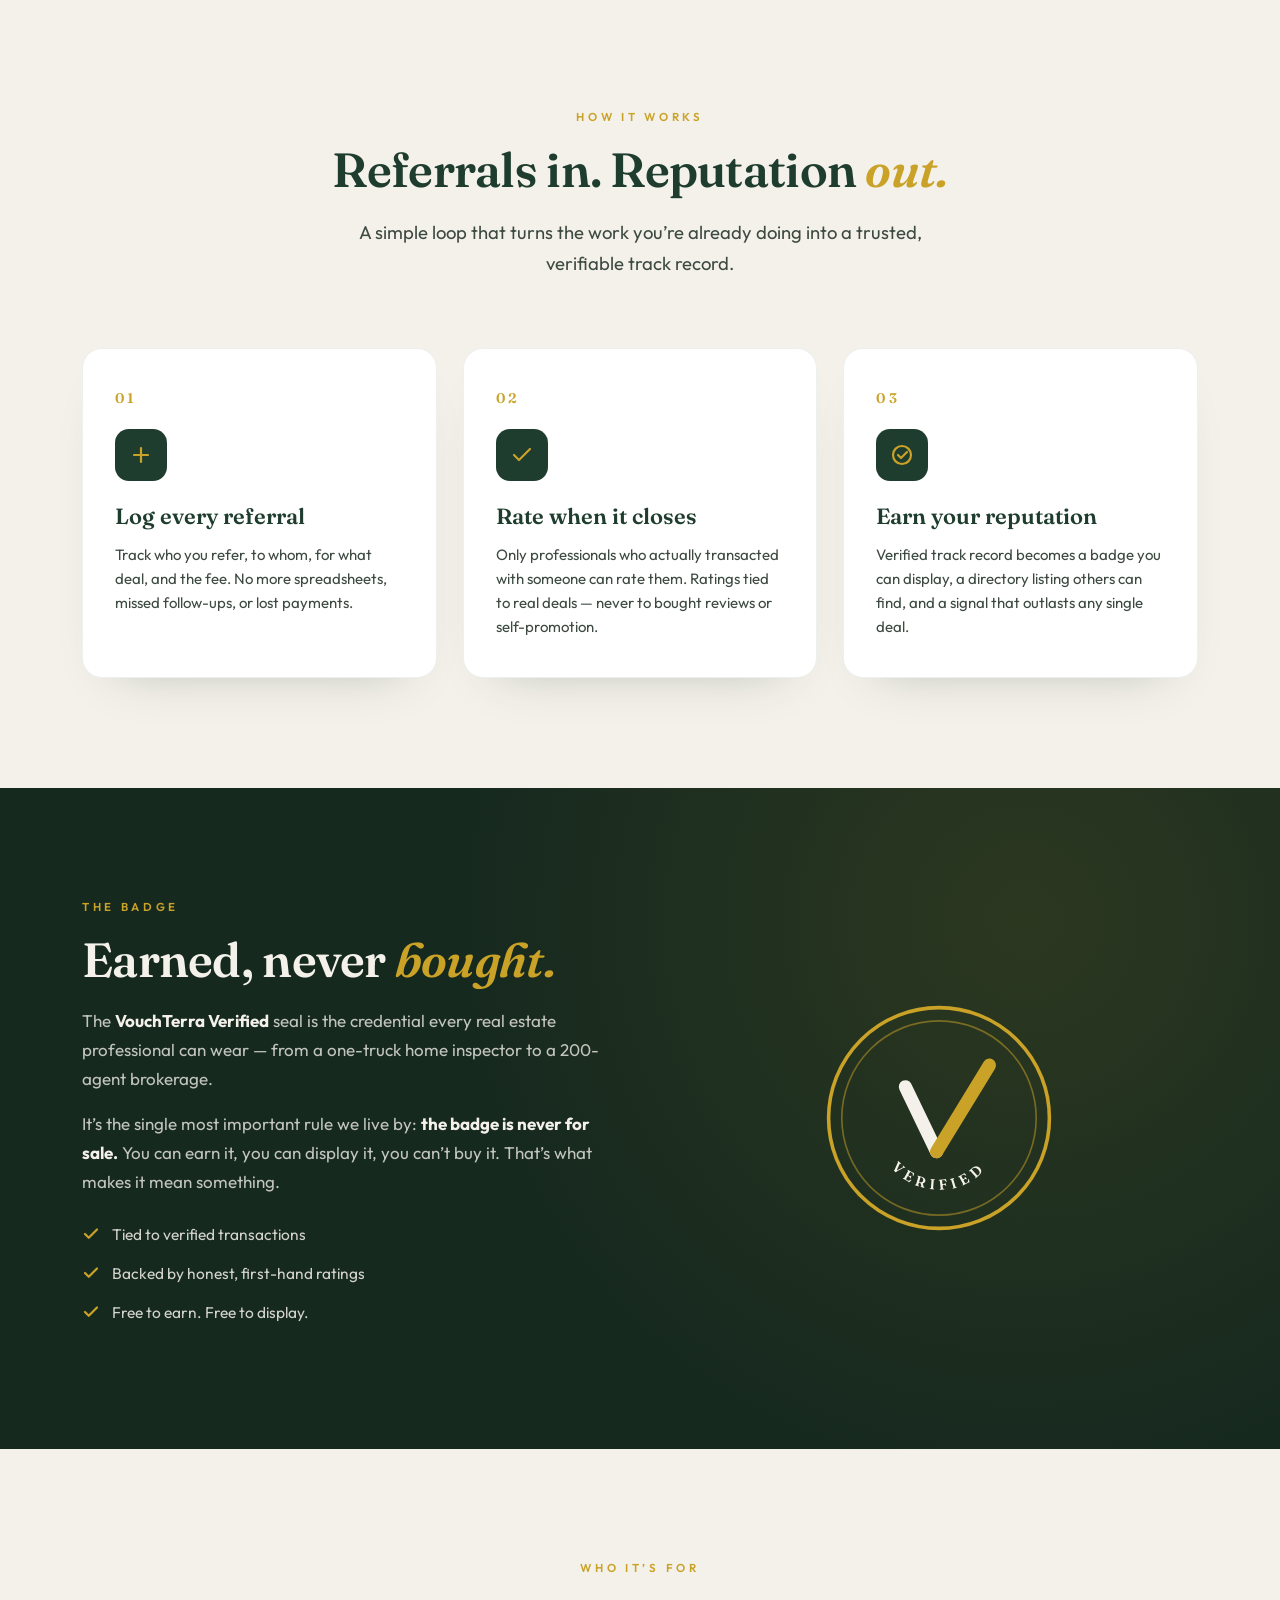
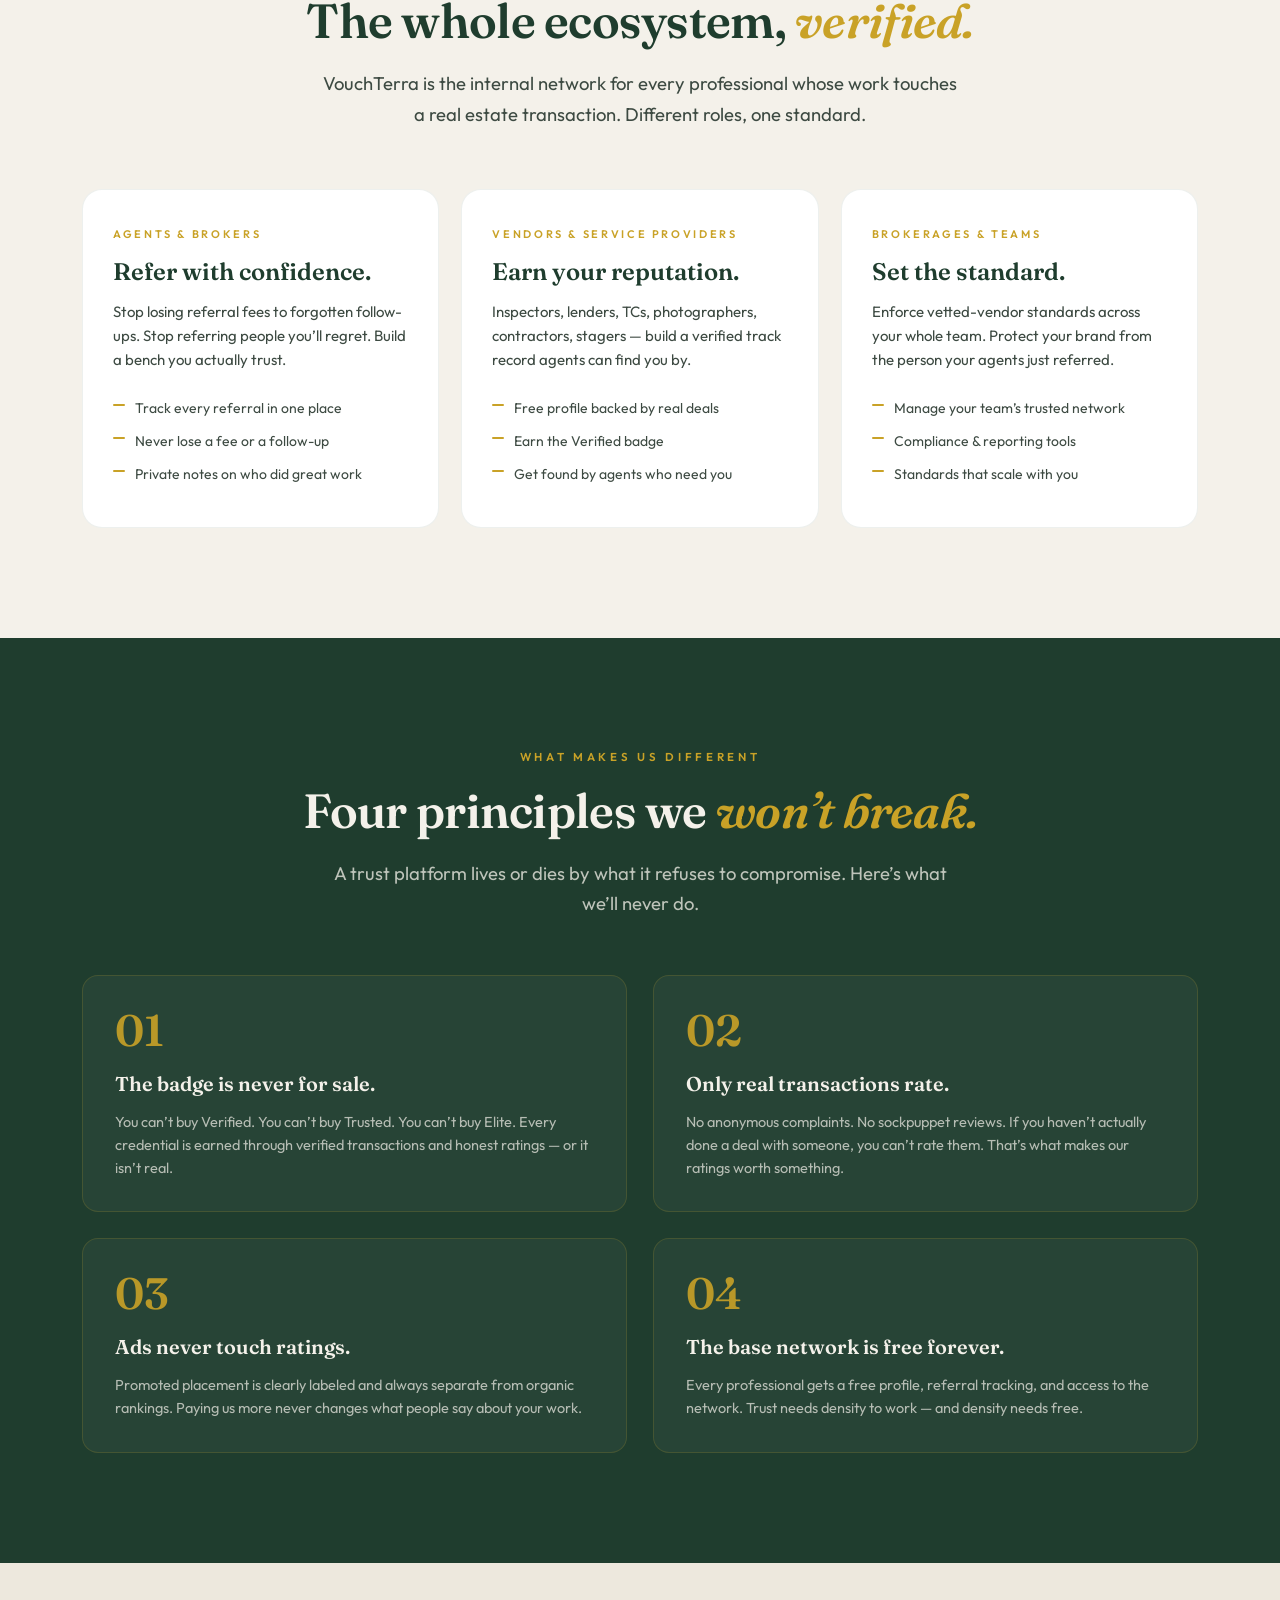
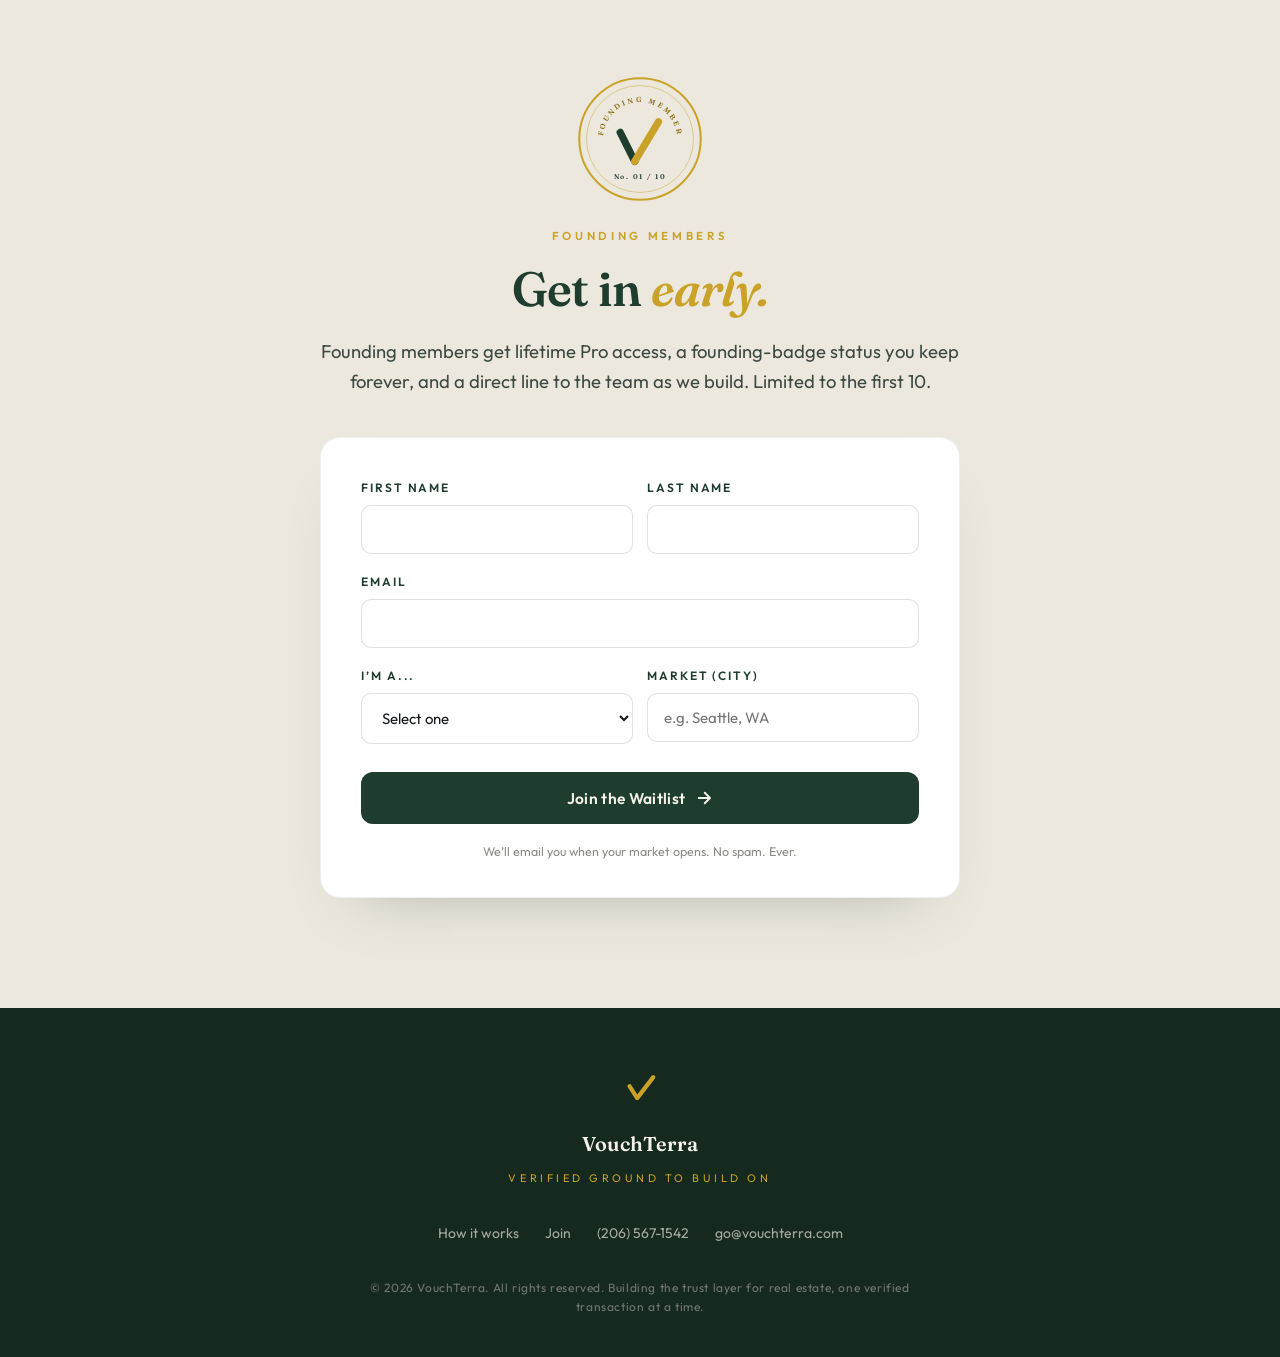
==== commit 97744339: "Add go@vouchterra.com email link to footer" ====
--- a/index.html
+++ b/index.html
@@ -581,6 +581,7 @@
       <a href="#how">How it works</a>
       <a href="#waitlist">Join</a>
       <a href="tel:+12065671542">(206) 567-1542</a>
+      <a href="mailto:go@vouchterra.com">go@vouchterra.com</a>
     </div>
     <p class="footer-fine">© <span id="year"></span> VouchTerra. All rights reserved. Building the trust layer for real estate, one verified transaction at a time.</p>
   </footer>
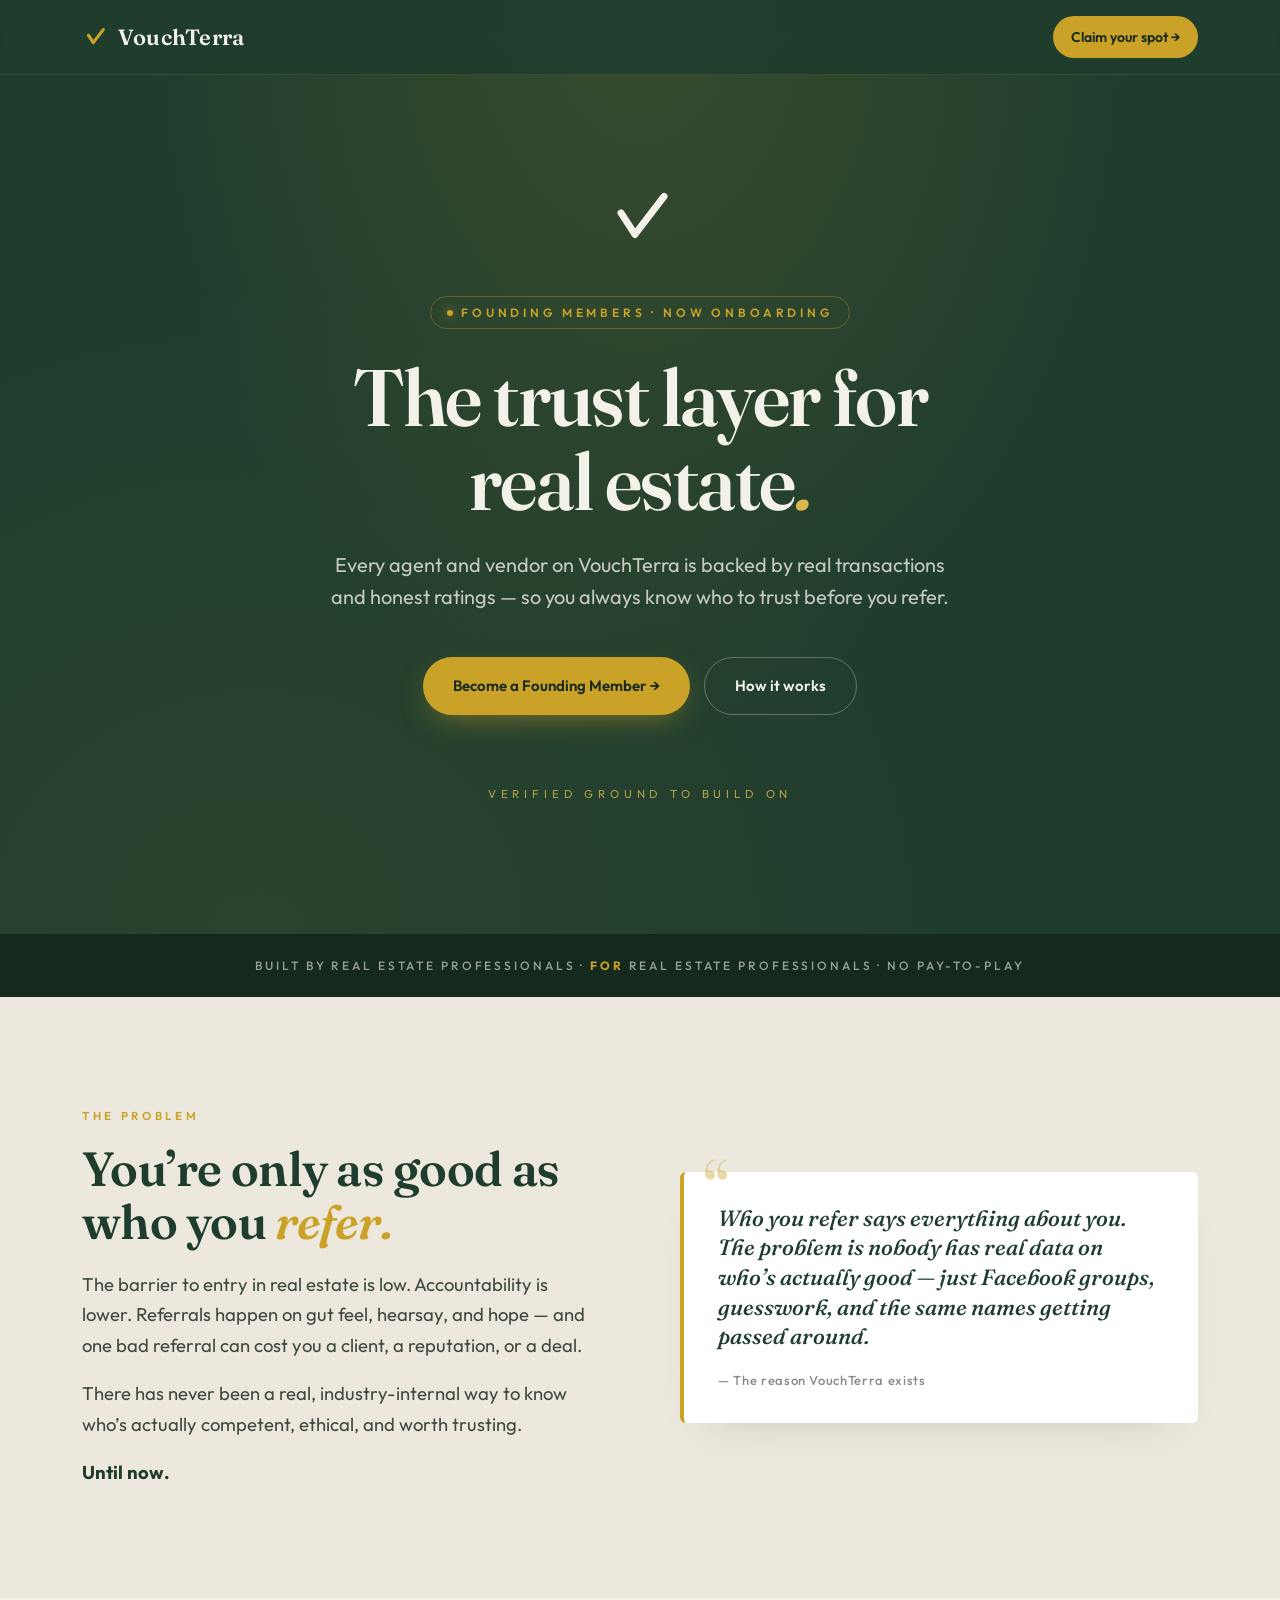
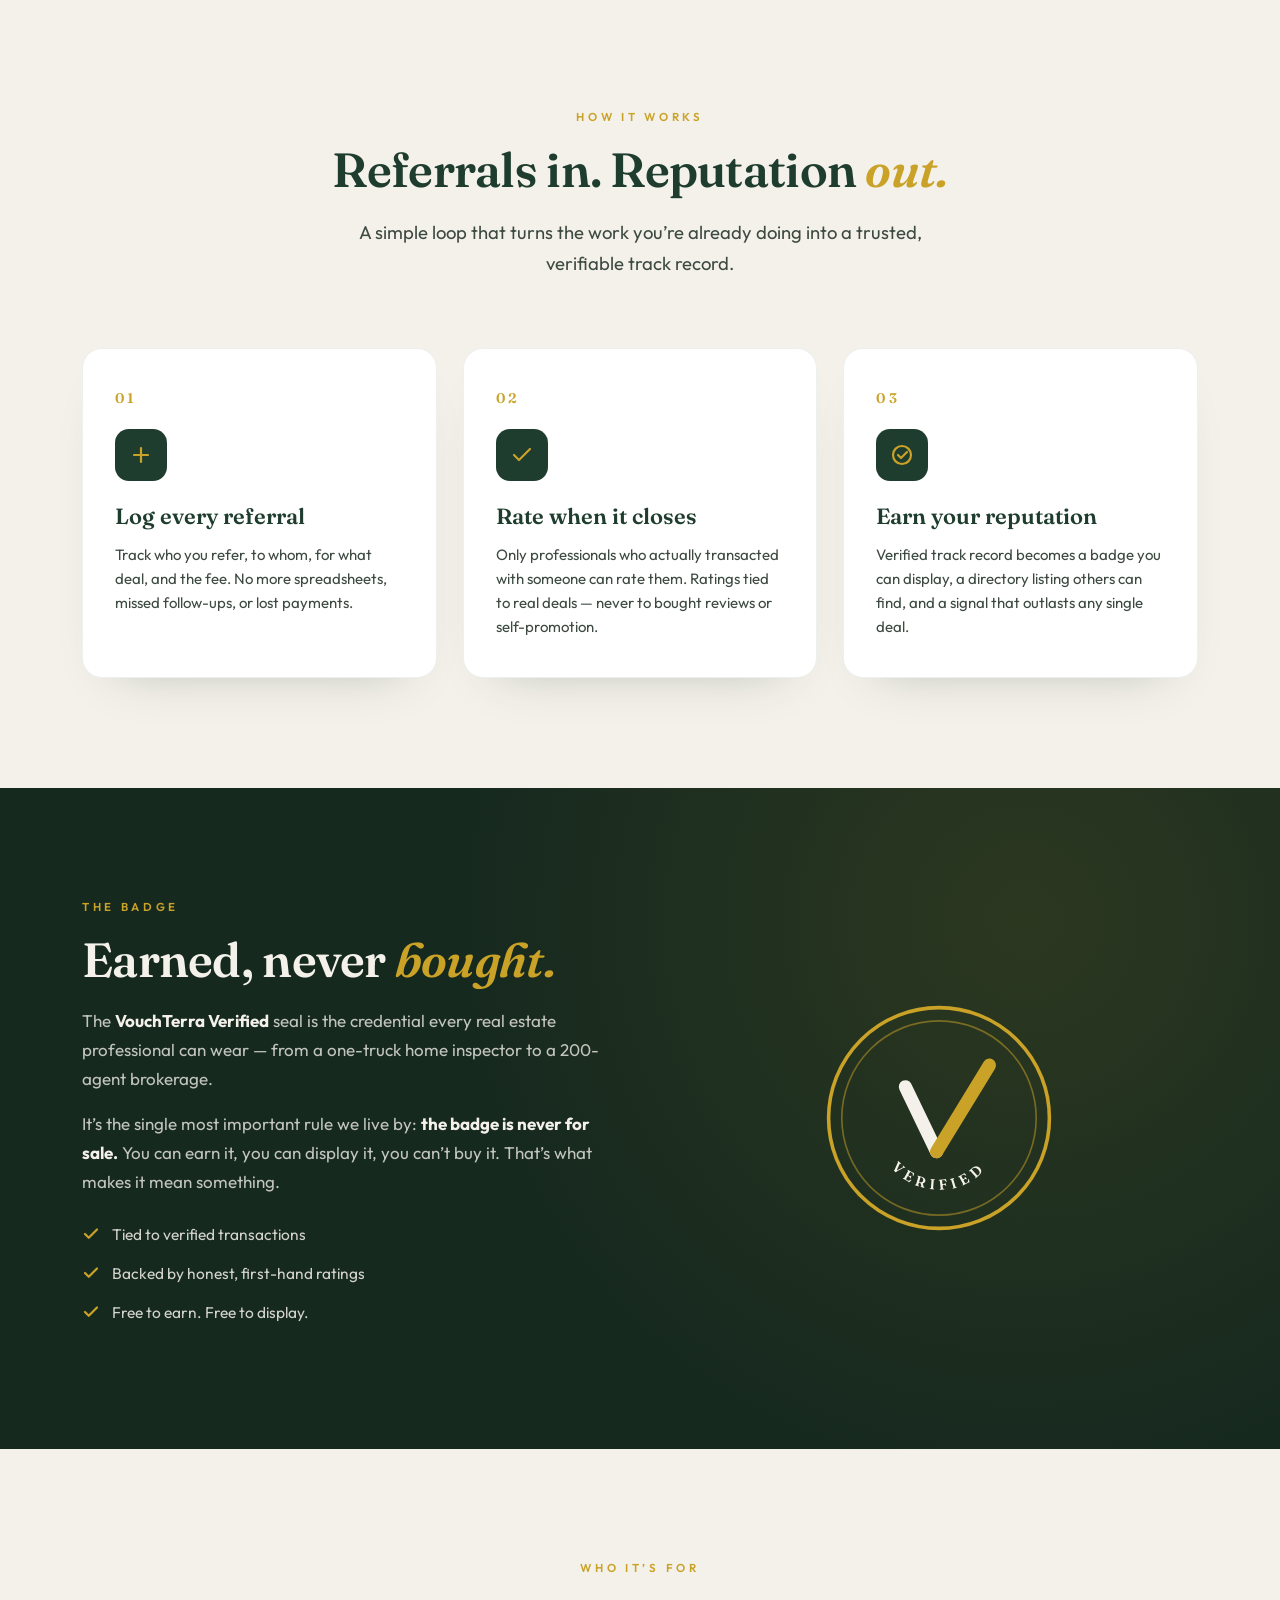
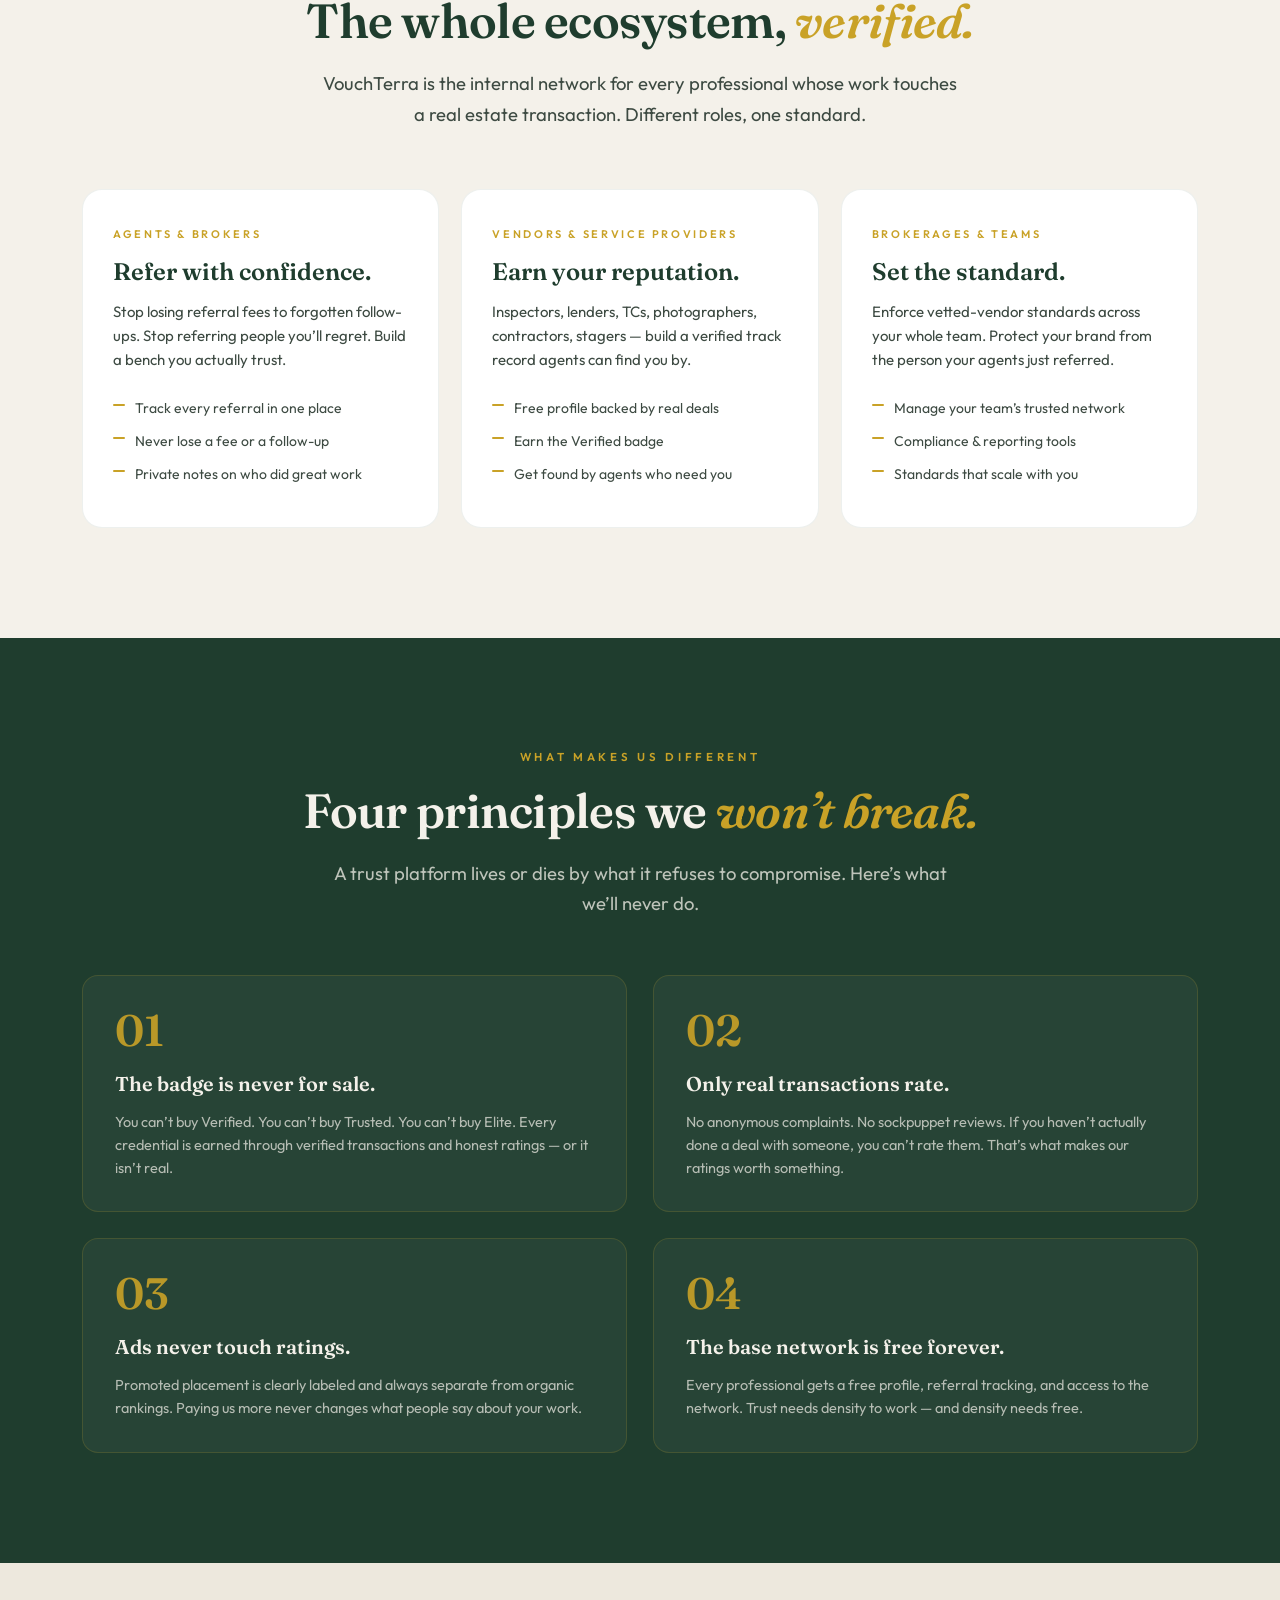
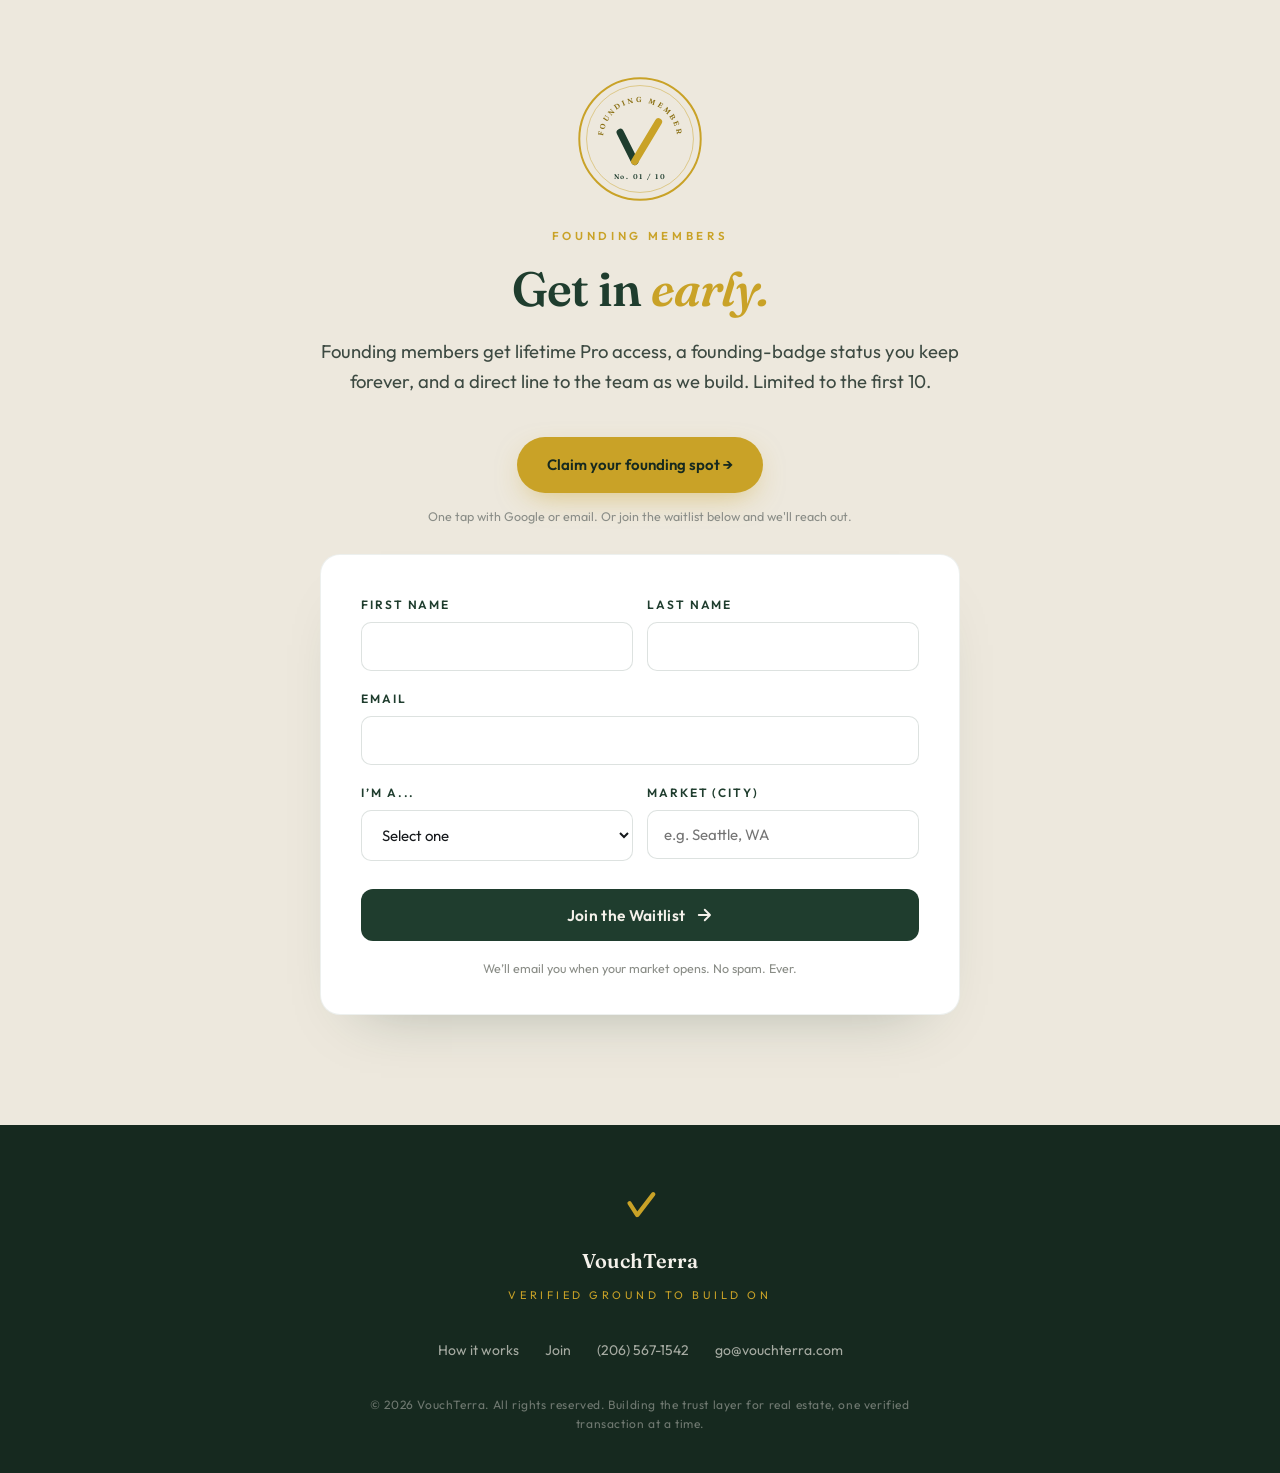
==== commit 8d1e9db0: "Change waitlist links to join page Updated links to point to the new join.html page instead of the w" ====
--- a/index.html
+++ b/index.html
@@ -299,7 +299,7 @@
         </span>
         <span class="brand-text">Vouch<span class="cap">T</span>erra</span>
       </a>
-      <a href="#waitlist" class="nav-cta">Join the waitlist →</a>
+      <a href="/join.html" class="nav-cta">Claim your spot →</a>
     </div>
   </nav>
 
@@ -315,7 +315,7 @@
       <h1 class="hero-title">The trust layer for<br>real estate<span class="accent">.</span></h1>
       <p class="hero-sub">Every agent and vendor on VouchTerra is backed by real transactions and honest ratings — so you always know who to trust before you refer.</p>
       <div class="cta-row">
-        <a href="#waitlist" class="btn btn-primary">Become a Founding Member →</a>
+        <a href="/join.html" class="btn btn-primary">Become a Founding Member →</a>
         <a href="#how" class="btn btn-ghost">How it works</a>
       </div>
       <div class="hero-tagline">Verified ground to build on</div>
@@ -511,6 +511,8 @@
         <div class="section-eyebrow">Founding Members</div>
         <h2>Get in <span class="accent">early.</span></h2>
         <p class="lead">Founding members get lifetime Pro access, a founding-badge status you keep forever, and a direct line to the team as we build. Limited to the first 10.</p>
+        <a href="/join.html" class="btn btn-primary" style="margin-bottom:14px">Claim your founding spot →</a>
+        <p class="fine-print" style="margin:0 0 28px">One tap with Google or email. Or join the waitlist below and we'll reach out.</p>
 
         <div class="form-card">
           <form id="waitlist-form" action="https://formspree.io/f/xeaqkllg" method="POST">
@@ -528,6 +530,8 @@
               <label for="email">Email</label>
               <input type="email" id="email" name="Email" required>
             </div>
+            <!-- Honeypot: bots fill this, humans never see it; Formspree discards non-empty _gotcha -->
+            <input type="text" name="_gotcha" tabindex="-1" autocomplete="off" style="position:absolute;left:-9999px;width:1px;height:1px;opacity:0" aria-hidden="true">
             <div class="field-row">
               <div class="field">
                 <label for="role">I&#8217;m a...</label>
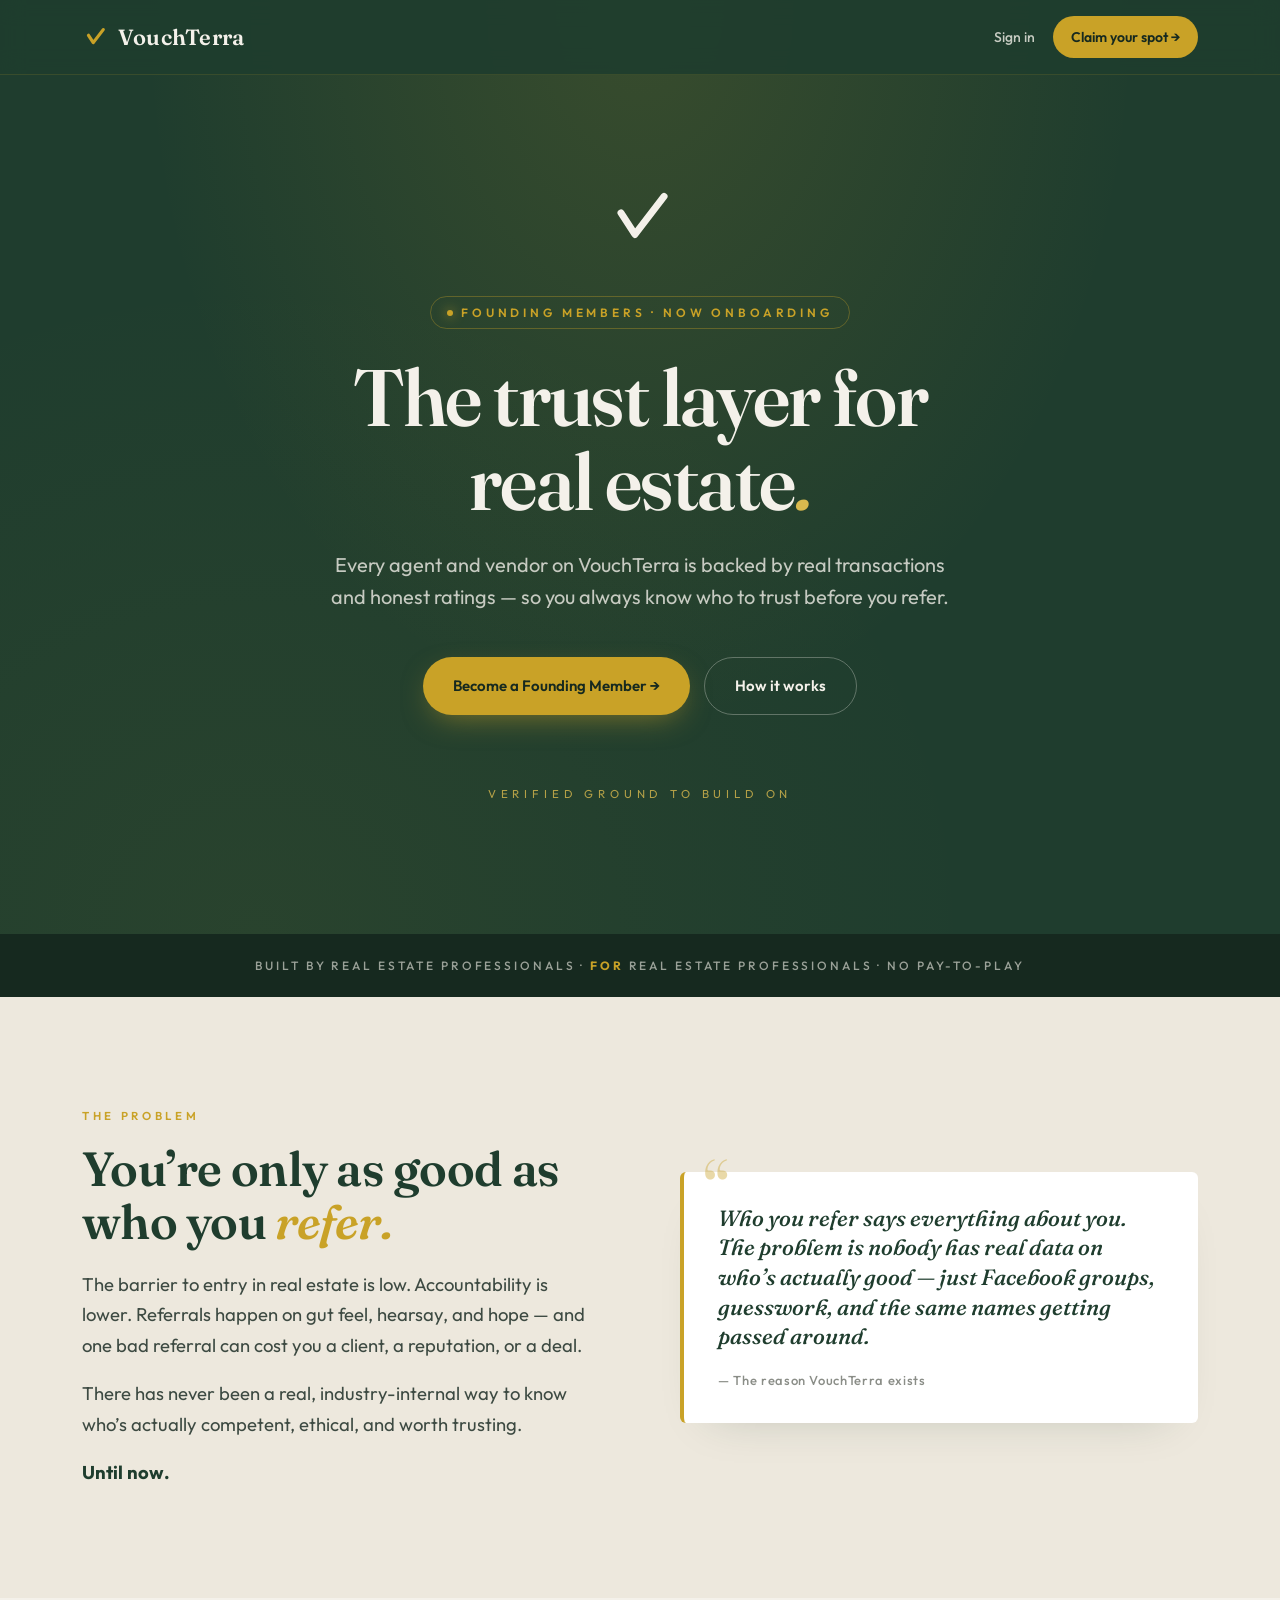
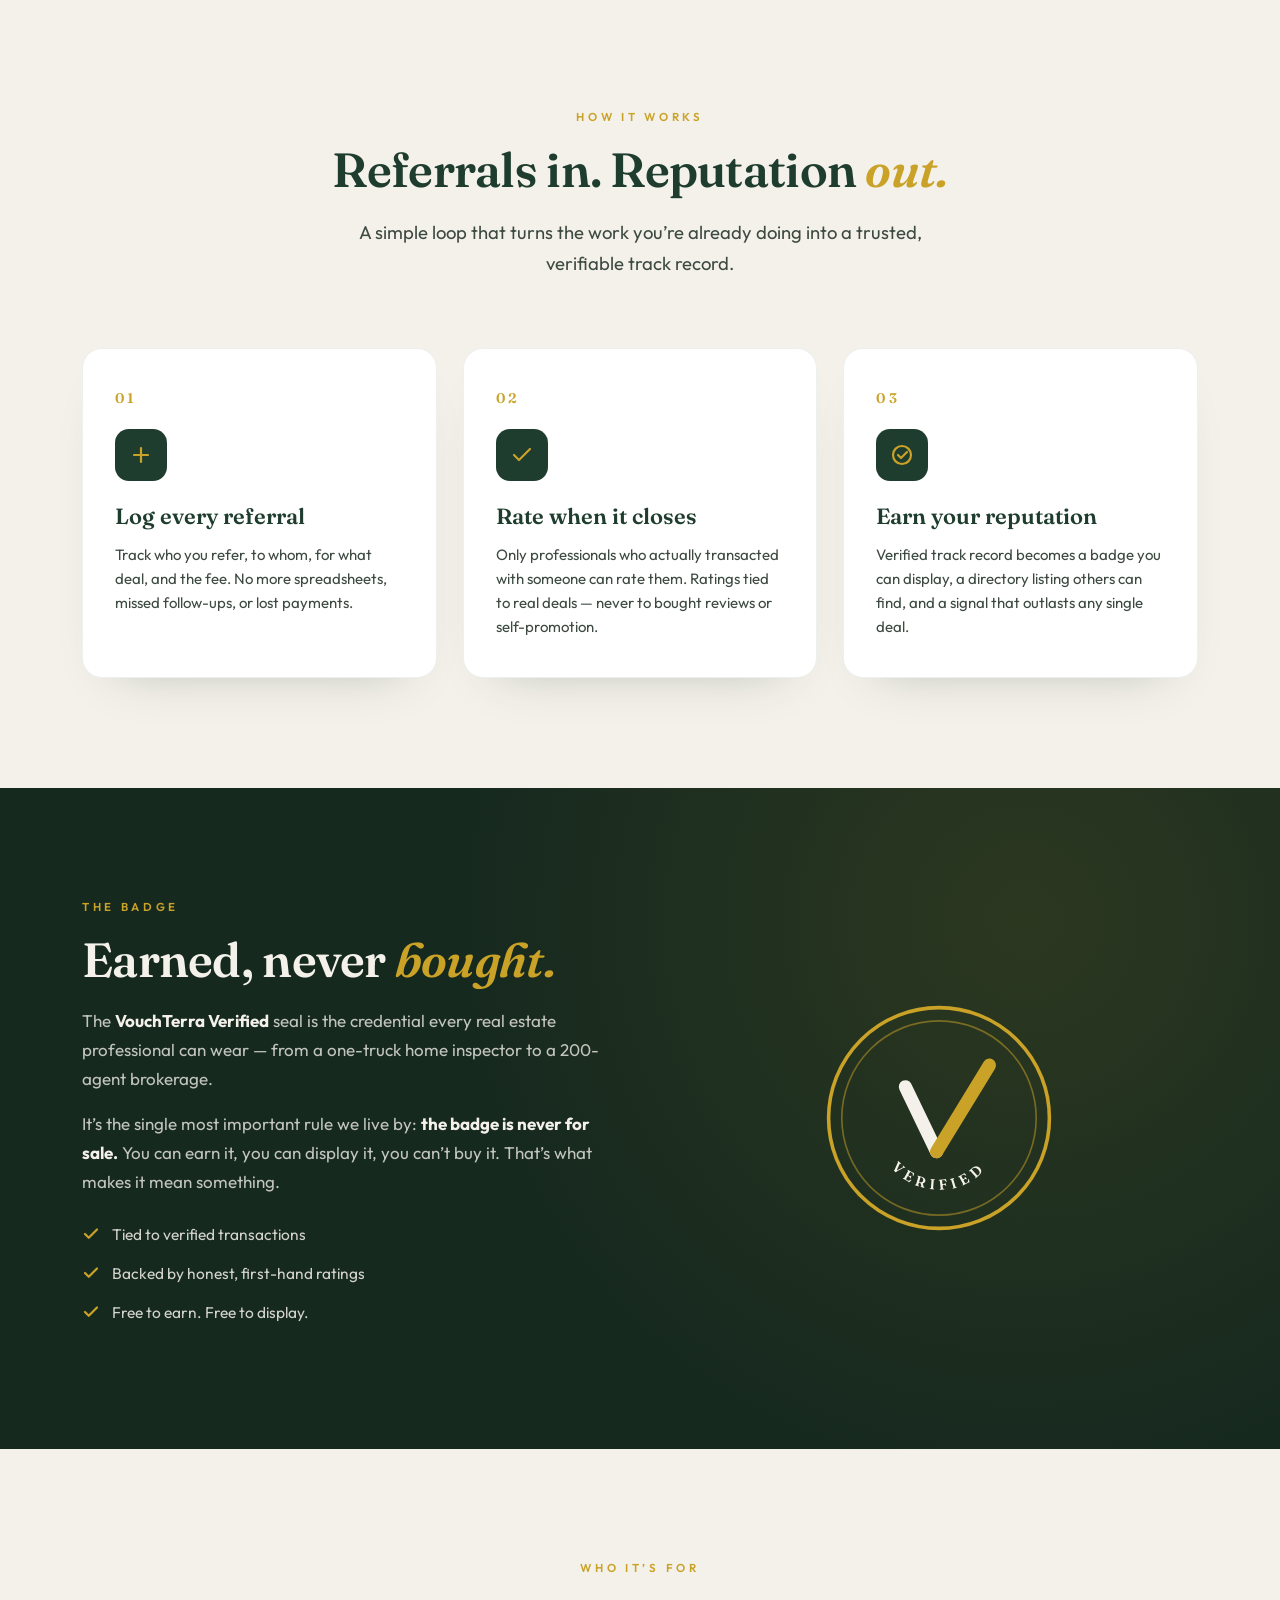
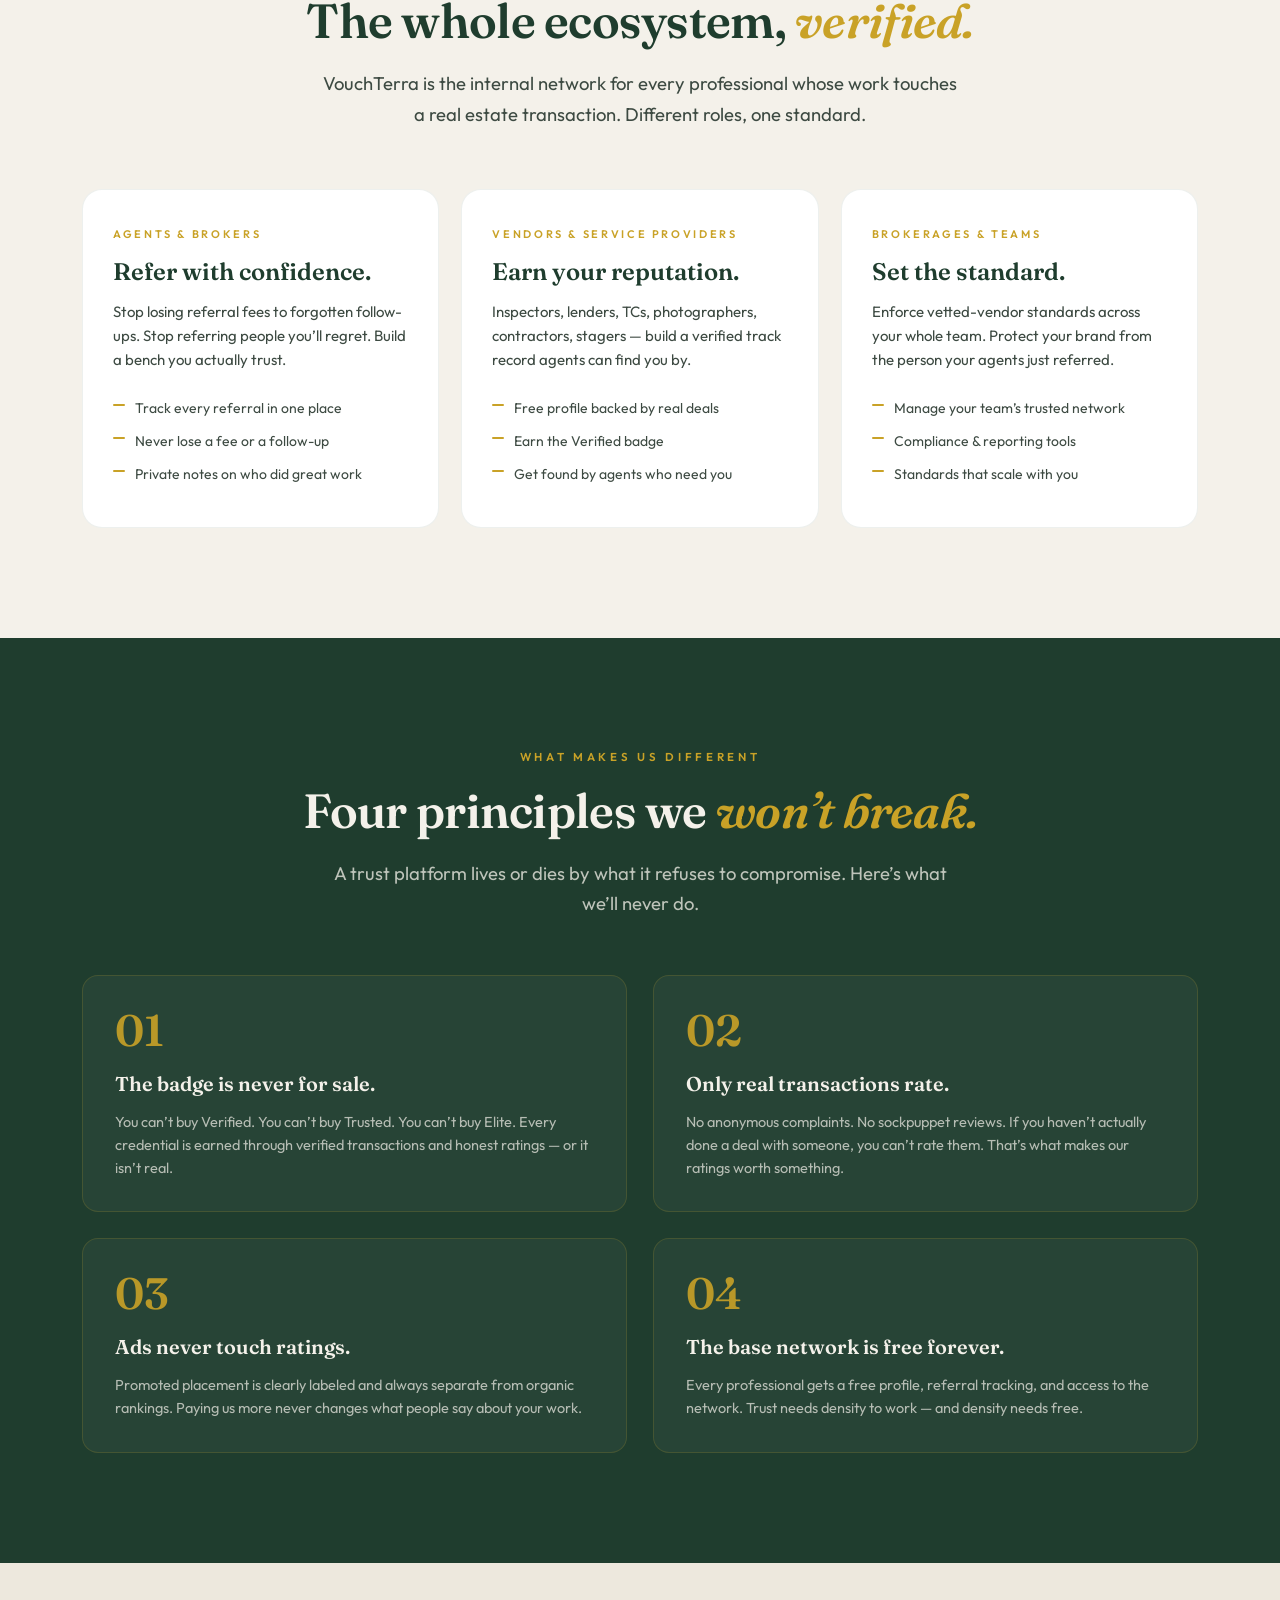
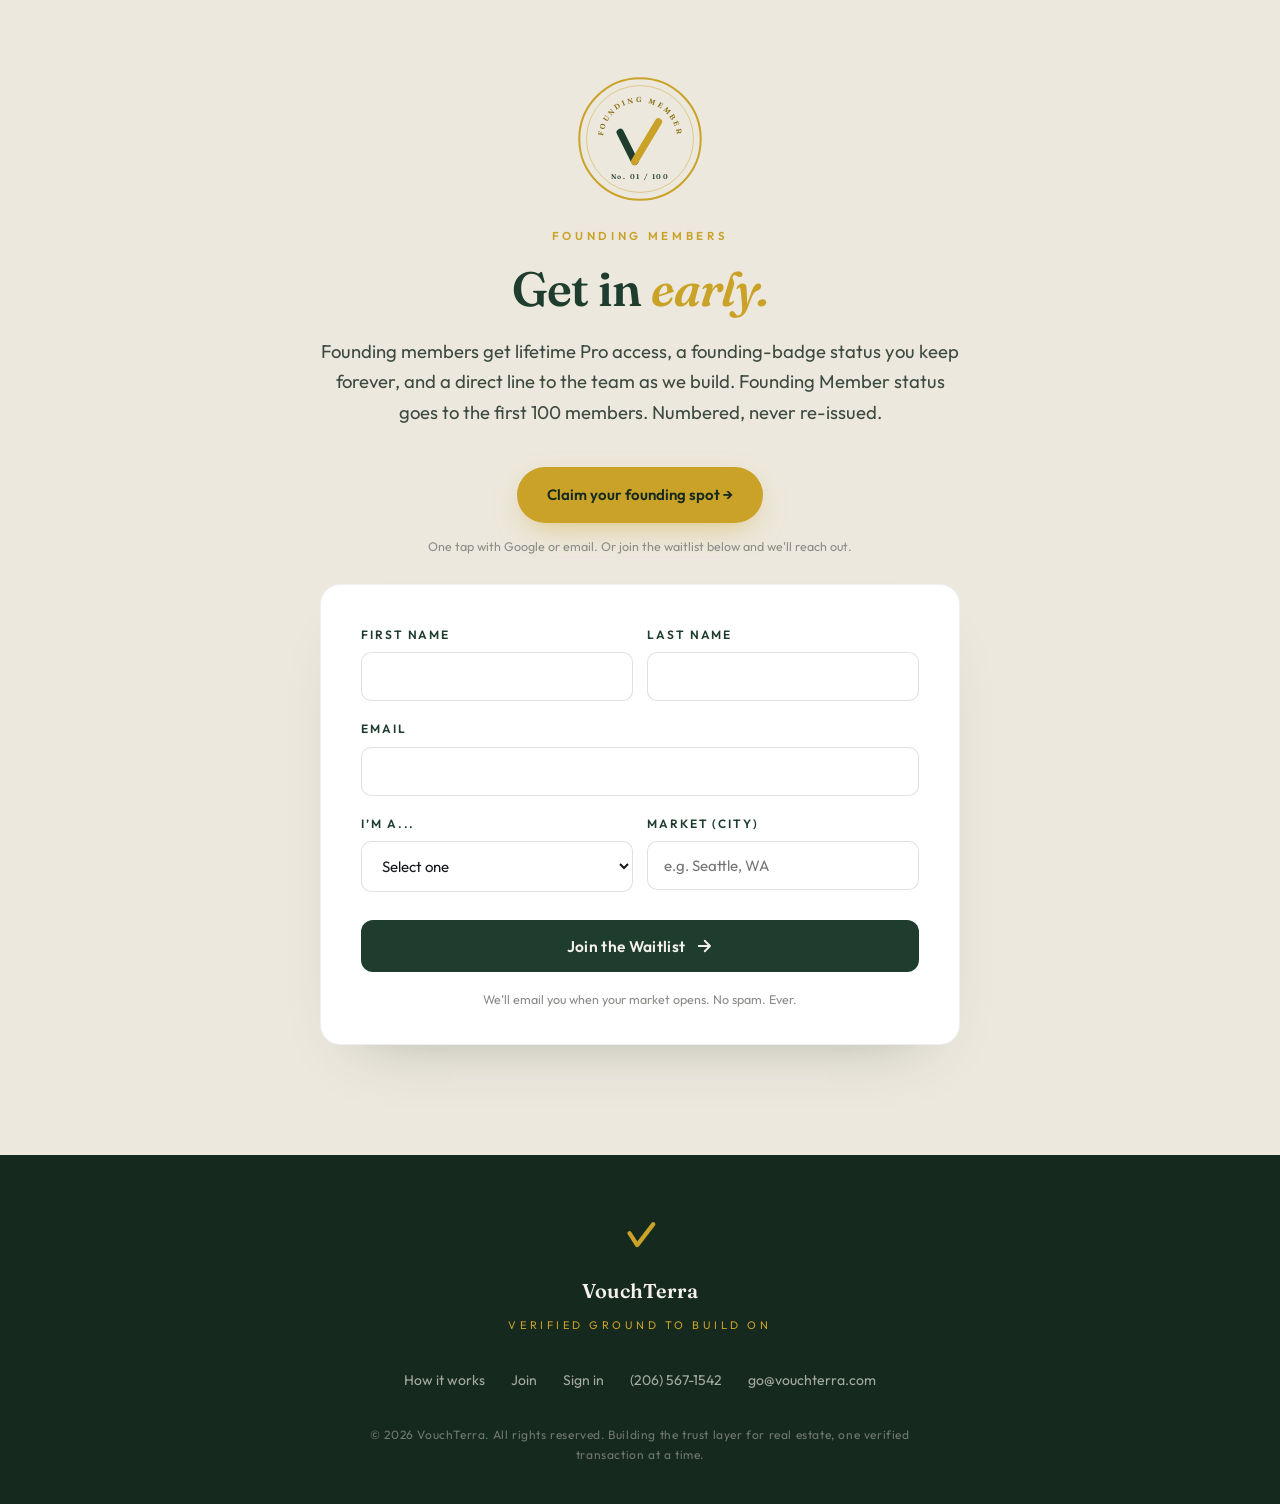
==== commit dcd5402f: "Update fmt.Println message from 'Hello' to 'Goodbye'" ====
--- a/index.html
+++ b/index.html
@@ -13,621 +13,628 @@
 <link href="https://fonts.googleapis.com/css2?family=Fraunces:opsz,wght@9..144,500;9..144,600;9..144,700&family=Outfit:wght@300;400;500;600;700&display=swap" rel="stylesheet">
 <link rel="icon" type="image/svg+xml" href="data:image/svg+xml,%3Csvg xmlns='http://www.w3.org/2000/svg' viewBox='0 0 120 120'%3E%3Crect width='120' height='120' rx='24' fill='%231F3D2E'/%3E%3Cpath d='M30 52 L52 86 L98 26' stroke='%23C9A227' stroke-width='15' stroke-linecap='round' stroke-linejoin='round' fill='none'/%3E%3C/svg%3E">
 <style>
-  :root{
-    --pine:#1F3D2E; --pine-deep:#16291F; --pine-mid:#274a38;
-    --gold:#C9A227; --gold-soft:#D9B94E; --gold-dim:#8a6f12;
-    --bone:#F4F1EA; --bone-warm:#EDE8DD;
-    --stone:#8A8D87; --stone-light:#B8B8B0;
-    --ink:#16191C; --ink-soft:#3d4a42;
-  }
-  *{margin:0;padding:0;box-sizing:border-box}
-  html{scroll-behavior:smooth;}
-  body{
-    font-family:'Outfit',sans-serif;
-    background:var(--bone);
-    color:var(--ink);
-    line-height:1.6;
-    -webkit-font-smoothing:antialiased;
-    overflow-x:hidden;
-  }
-  .serif{font-family:'Fraunces',serif;}
-  .wrap{max-width:1180px;margin:0 auto;padding:0 32px;}
-  @media(max-width:640px){.wrap{padding:0 22px;}}
-
-  /* ============ NAV ============ */
-  nav{
-    position:fixed;top:0;left:0;right:0;z-index:100;
-    background:rgba(31,61,46,.92);
-    backdrop-filter:blur(12px);
-    -webkit-backdrop-filter:blur(12px);
-    border-bottom:1px solid rgba(201,162,39,.15);
-  }
-  .nav-inner{display:flex;align-items:center;justify-content:space-between;padding:16px 32px;max-width:1180px;margin:0 auto;}
-  @media(max-width:640px){.nav-inner{padding:14px 22px;}}
-  .brand{display:flex;align-items:center;gap:10px;text-decoration:none;}
-  .brand-mark{display:flex;align-items:center;justify-content:center;}
-  .brand-text{font-family:'Fraunces',serif;font-weight:600;font-size:22px;color:var(--bone);letter-spacing:.01em;}
-  .brand-text .cap{color:var(--bone);}
-  .nav-cta{
-    display:inline-flex;align-items:center;gap:8px;
-    background:var(--gold);color:var(--pine-deep);
-    padding:10px 18px;border-radius:30px;
-    font-weight:600;font-size:14px;text-decoration:none;
-    transition:transform .15s,background .15s;
-  }
-  .nav-cta:hover{background:var(--gold-soft);transform:translateY(-1px);}
-
-  /* ============ HERO ============ */
-  .hero{
-    background:var(--pine);color:var(--bone);
-    padding:180px 32px 130px;position:relative;overflow:hidden;text-align:center;
-  }
-  .hero::before{
-    content:"";position:absolute;inset:0;
-    background:
-      radial-gradient(ellipse at 50% 0%, rgba(201,162,39,.15), transparent 55%),
-      radial-gradient(ellipse at 20% 100%, rgba(201,162,39,.06), transparent 50%);
-    pointer-events:none;
-  }
-  .hero-inner{position:relative;z-index:1;max-width:900px;margin:0 auto;}
-  .eyebrow{
-    display:inline-flex;align-items:center;gap:8px;
-    text-transform:uppercase;letter-spacing:.32em;font-size:12px;
-    color:var(--gold);font-weight:600;margin-bottom:26px;
-    padding:6px 16px;border:1px solid rgba(201,162,39,.35);border-radius:30px;
-  }
-  .eyebrow-dot{width:6px;height:6px;background:var(--gold);border-radius:50%;box-shadow:0 0 12px var(--gold);}
-  h1.hero-title{
-    font-family:'Fraunces',serif;
-    font-weight:600;
-    font-size:clamp(40px,7vw,80px);
-    line-height:1.05;
-    letter-spacing:-.02em;
-    margin-bottom:26px;
-  }
-  h1.hero-title .accent{color:var(--gold-soft);font-style:italic;}
-  .hero-sub{
-    font-size:clamp(16px,2.2vw,20px);
-    color:rgba(244,241,234,.78);
-    max-width:640px;margin:0 auto 44px;
-    line-height:1.6;
-  }
-  .cta-row{display:flex;gap:14px;justify-content:center;flex-wrap:wrap;margin-bottom:70px;}
-  .btn{
-    display:inline-flex;align-items:center;gap:10px;
-    padding:16px 30px;border-radius:32px;
-    font-weight:600;font-size:15px;text-decoration:none;
-    transition:transform .15s, background .15s, box-shadow .15s;
-    border:none;cursor:pointer;font-family:inherit;
-  }
-  .btn-primary{background:var(--gold);color:var(--pine-deep);box-shadow:0 10px 30px -10px rgba(201,162,39,.6);}
-  .btn-primary:hover{background:var(--gold-soft);transform:translateY(-2px);box-shadow:0 14px 32px -10px rgba(201,162,39,.7);}
-  .btn-ghost{background:transparent;color:var(--bone);border:1px solid rgba(244,241,234,.3);}
-  .btn-ghost:hover{background:rgba(244,241,234,.08);border-color:rgba(244,241,234,.5);}
-
-  /* hero mark */
-  .hero-mark-large{margin:0 auto 40px;display:flex;justify-content:center;}
-  .hero-tagline{
-    font-size:11.5px;letter-spacing:.42em;text-transform:uppercase;
-    color:var(--gold-soft);opacity:.8;
-    margin-top:26px;
-  }
-
-  /* ============ SOCIAL PROOF BAR ============ */
-  .proof-bar{
-    background:var(--pine-deep);color:rgba(244,241,234,.6);
-    padding:22px 32px;text-align:center;
-    font-size:12px;letter-spacing:.24em;text-transform:uppercase;font-weight:500;
-  }
-  .proof-bar strong{color:var(--gold);letter-spacing:.24em;}
-
-  /* ============ SECTIONS ============ */
-  section{padding:110px 0;}
-  @media(max-width:640px){section{padding:80px 0;}}
-  .section-eyebrow{
-    text-transform:uppercase;letter-spacing:.32em;font-size:11.5px;
-    color:var(--gold);font-weight:600;margin-bottom:18px;
-  }
-  h2{
-    font-family:'Fraunces',serif;font-weight:600;
-    font-size:clamp(30px,4.8vw,48px);
-    color:var(--pine);line-height:1.1;letter-spacing:-.015em;
-    margin-bottom:20px;
-  }
-  h2 .accent{color:var(--gold);font-style:italic;}
-  .lead{
-    color:var(--ink-soft);font-size:clamp(16px,1.8vw,18.5px);
-    max-width:640px;line-height:1.65;
-  }
-
-  /* ============ PROBLEM SECTION ============ */
-  .problem{background:var(--bone-warm);}
-  .problem-inner{display:grid;grid-template-columns:1fr 1fr;gap:80px;align-items:center;}
-  @media(max-width:900px){.problem-inner{grid-template-columns:1fr;gap:50px;}}
-  .problem-quote{
-    background:#fff;border-left:4px solid var(--gold);
-    padding:32px 34px;border-radius:6px;
-    box-shadow:0 22px 44px -32px rgba(31,61,46,.25);
-    position:relative;
-  }
-  .problem-quote::before{
-    content:"“";position:absolute;top:-20px;left:20px;
-    font-family:'Fraunces',serif;font-size:80px;color:var(--gold);opacity:.4;line-height:1;
-  }
-  .problem-quote p{font-family:'Fraunces',serif;font-size:22px;color:var(--pine);line-height:1.35;font-style:italic;font-weight:500;}
-  .problem-quote .attr{margin-top:18px;font-size:13px;color:var(--stone);letter-spacing:.05em;font-style:normal;font-family:'Outfit',sans-serif;font-weight:500;}
-
-  /* ============ HOW IT WORKS ============ */
-  .how{background:var(--bone);}
-  .how-header{text-align:center;max-width:700px;margin:0 auto 70px;}
-  .how-header .lead{margin:0 auto;}
-  .steps{display:grid;grid-template-columns:repeat(3,1fr);gap:26px;}
-  @media(max-width:820px){.steps{grid-template-columns:1fr;}}
-  .step{
-    background:#fff;border-radius:20px;padding:38px 32px;
-    border:1px solid rgba(31,61,46,.08);
-    box-shadow:0 24px 48px -36px rgba(31,61,46,.35);
-    transition:transform .2s;
-  }
-  .step:hover{transform:translateY(-4px);}
-  .step-num{
-    font-family:'Fraunces',serif;font-size:14px;font-weight:600;
-    color:var(--gold);letter-spacing:.24em;margin-bottom:20px;
-  }
-  .step-icon{width:52px;height:52px;background:var(--pine);border-radius:14px;display:flex;align-items:center;justify-content:center;margin-bottom:22px;}
-  .step h3{font-family:'Fraunces',serif;font-size:22px;color:var(--pine);font-weight:600;margin-bottom:12px;line-height:1.25;}
-  .step p{font-size:15px;color:var(--ink-soft);line-height:1.6;}
-
-  /* ============ VERIFIED BADGE SECTION ============ */
-  .verified{background:var(--pine-deep);color:var(--bone);position:relative;overflow:hidden;}
-  .verified::before{
-    content:"";position:absolute;inset:0;
-    background:radial-gradient(circle at 80% 20%, rgba(201,162,39,.12), transparent 50%);
-    pointer-events:none;
-  }
-  .verified-inner{display:grid;grid-template-columns:1fr 1fr;gap:80px;align-items:center;position:relative;z-index:1;}
-  @media(max-width:900px){.verified-inner{grid-template-columns:1fr;gap:50px;text-align:center;}.verified-inner .seal-wrap{order:-1;}}
-  .verified h2{color:var(--bone);}
-  .verified h2 .accent{color:var(--gold);}
-  .verified .section-eyebrow{color:var(--gold);}
-  .verified p{color:rgba(244,241,234,.78);font-size:17px;line-height:1.7;margin-bottom:16px;}
-  .verified p strong{color:var(--bone);}
-  .verified-features{list-style:none;margin-top:26px;}
-  .verified-features li{display:flex;align-items:flex-start;gap:12px;margin-bottom:14px;color:rgba(244,241,234,.85);font-size:15.5px;}
-  .verified-features li svg{flex-shrink:0;margin-top:3px;}
-  .seal-wrap{display:flex;justify-content:center;}
-
-  /* ============ FOR WHOM ============ */
-  .for-whom{background:var(--bone);}
-  .who-grid{display:grid;grid-template-columns:repeat(3,1fr);gap:22px;margin-top:60px;}
-  @media(max-width:900px){.who-grid{grid-template-columns:1fr;}}
-  .who{
-    background:#fff;border-radius:20px;padding:36px 30px;
-    border:1px solid rgba(31,61,46,.08);position:relative;overflow:hidden;
-    transition:transform .2s, box-shadow .2s;
-  }
-  .who:hover{transform:translateY(-3px);box-shadow:0 30px 50px -30px rgba(31,61,46,.3);}
-  .who-tag{font-size:11px;letter-spacing:.24em;text-transform:uppercase;color:var(--gold);font-weight:600;margin-bottom:14px;}
-  .who h3{font-family:'Fraunces',serif;font-size:24px;color:var(--pine);font-weight:600;margin-bottom:14px;line-height:1.2;}
-  .who p{color:var(--ink-soft);font-size:15px;line-height:1.6;margin-bottom:20px;}
-  .who ul{list-style:none;}
-  .who ul li{font-size:14px;color:var(--ink-soft);padding:6px 0;padding-left:22px;position:relative;line-height:1.5;}
-  .who ul li::before{
-    content:"";position:absolute;left:0;top:12px;
-    width:12px;height:2px;background:var(--gold);border-radius:2px;
-  }
-
-  /* ============ PRINCIPLES ============ */
-  .principles{background:var(--pine);color:var(--bone);}
-  .principles h2{color:var(--bone);}
-  .principles h2 .accent{color:var(--gold);}
-  .principles .section-eyebrow{color:var(--gold);}
-  .principles .lead{color:rgba(244,241,234,.75);}
-  .principle-grid{display:grid;grid-template-columns:repeat(2,1fr);gap:26px;margin-top:56px;}
-  @media(max-width:820px){.principle-grid{grid-template-columns:1fr;}}
-  .principle{
-    background:rgba(244,241,234,.04);border:1px solid rgba(201,162,39,.18);
-    border-radius:16px;padding:32px;
-    transition:border-color .2s;
-  }
-  .principle:hover{border-color:rgba(201,162,39,.4);}
-  .principle-num{font-family:'Fraunces',serif;font-size:44px;color:var(--gold);font-weight:600;line-height:1;margin-bottom:16px;opacity:.9;}
-  .principle h3{font-family:'Fraunces',serif;font-size:20px;color:var(--bone);margin-bottom:10px;font-weight:600;}
-  .principle p{color:rgba(244,241,234,.7);font-size:14.5px;line-height:1.6;}
-
-  /* ============ WAITLIST ============ */
-  .waitlist{background:var(--bone-warm);text-align:center;}
-  .waitlist-inner{max-width:640px;margin:0 auto;}
-  .waitlist .lead{margin:0 auto 40px;}
-  .form-card{
-    background:#fff;padding:40px 40px 36px;border-radius:20px;
-    box-shadow:0 30px 60px -40px rgba(31,61,46,.35);
-    border:1px solid rgba(31,61,46,.08);
-  }
-  @media(max-width:640px){.form-card{padding:32px 24px 28px;}}
-  .field{display:flex;flex-direction:column;text-align:left;margin-bottom:18px;}
-  .field label{font-size:12px;letter-spacing:.16em;text-transform:uppercase;color:var(--pine);font-weight:600;margin-bottom:8px;}
-  .field input, .field select{
-    padding:14px 16px;border:1.5px solid rgba(31,61,46,.15);border-radius:10px;
-    font-family:inherit;font-size:15px;color:var(--ink);background:#fff;
-    transition:border-color .15s;
-  }
-  .field input:focus, .field select:focus{outline:none;border-color:var(--gold);}
-  .field-row{display:grid;grid-template-columns:1fr 1fr;gap:14px;}
-  @media(max-width:520px){.field-row{grid-template-columns:1fr;}}
-  .submit-btn{
-    width:100%;background:var(--pine);color:var(--bone);
-    padding:16px 24px;border:none;border-radius:12px;
-    font-family:inherit;font-weight:600;font-size:15.5px;letter-spacing:.02em;
-    cursor:pointer;transition:background .15s,transform .15s;
-    display:inline-flex;align-items:center;justify-content:center;gap:10px;
-    margin-top:10px;
-  }
-  .submit-btn:hover{background:var(--pine-deep);transform:translateY(-1px);}
-  .fine-print{font-size:12.5px;color:var(--stone);margin-top:18px;line-height:1.5;}
-  .success-msg{
-    display:none;padding:24px;background:rgba(201,162,39,.1);
-    border:1px solid var(--gold);border-radius:12px;color:var(--pine);
-    font-size:15px;line-height:1.5;
-  }
-  .success-msg strong{color:var(--gold-dim);}
-
-  /* ============ FOOTER ============ */
-  footer{background:var(--pine-deep);color:rgba(244,241,234,.6);padding:60px 32px 40px;text-align:center;}
-  .footer-mark{margin-bottom:18px;display:flex;justify-content:center;}
-  .footer-brand{font-family:'Fraunces',serif;font-weight:600;font-size:20px;color:var(--bone);margin-bottom:10px;}
-  .footer-tag{font-size:11px;letter-spacing:.32em;text-transform:uppercase;color:var(--gold);margin-bottom:34px;}
-  .footer-links{display:flex;gap:26px;justify-content:center;flex-wrap:wrap;margin-bottom:34px;font-size:14px;}
-  .footer-links a{color:rgba(244,241,234,.65);text-decoration:none;transition:color .15s;}
-  .footer-links a:hover{color:var(--gold);}
-  .footer-fine{font-size:12px;color:rgba(244,241,234,.4);letter-spacing:.05em;max-width:560px;margin:0 auto;line-height:1.6;}
-
-  /* mobile nav simplification */
-  @media(max-width:520px){.nav-cta{padding:8px 14px;font-size:13px;}.brand-text{font-size:19px;}}
-  .founding-seal{display:block;margin:0 auto 22px;width:132px;height:132px;}
-  @media (max-width:640px){.founding-seal{width:112px;height:112px;}}
+:root{
+  --pine:#1F3D2E; --pine-deep:#16291F; --pine-mid:#274a38;
+  --gold:#C9A227; --gold-soft:#D9B94E; --gold-dim:#8a6f12;
+  --bone:#F4F1EA; --bone-warm:#EDE8DD;
+  --stone:#8A8D87; --stone-light:#B8B8B0;
+  --ink:#16191C; --ink-soft:#3d4a42;
+}
+*{margin:0;padding:0;box-sizing:border-box}
+html{scroll-behavior:smooth;}
+body{
+  font-family:'Outfit',sans-serif;
+  background:var(--bone);
+  color:var(--ink);
+  line-height:1.6;
+  -webkit-font-smoothing:antialiased;
+  overflow-x:hidden;
+}
+.serif{font-family:'Fraunces',serif;}
+.wrap{max-width:1180px;margin:0 auto;padding:0 32px;}
+@media(max-width:640px){.wrap{padding:0 22px;}}
+
+/* ============ NAV ============ */
+nav{
+  position:fixed;top:0;left:0;right:0;z-index:100;
+  background:rgba(31,61,46,.92);
+  backdrop-filter:blur(12px);
+  -webkit-backdrop-filter:blur(12px);
+  border-bottom:1px solid rgba(201,162,39,.15);
+}
+.nav-inner{display:flex;align-items:center;justify-content:space-between;padding:16px 32px;max-width:1180px;margin:0 auto;}
+@media(max-width:640px){.nav-inner{padding:14px 22px;}}
+.brand{display:flex;align-items:center;gap:10px;text-decoration:none;}
+.brand-mark{display:flex;align-items:center;justify-content:center;}
+.brand-text{font-family:'Fraunces',serif;font-weight:600;font-size:22px;color:var(--bone);letter-spacing:.01em;}
+.brand-text .cap{color:var(--bone);}
+.nav-right{display:flex;align-items:center;gap:18px;}
+.nav-signin{color:rgba(244,241,234,.8);text-decoration:none;font-size:14px;font-weight:500;transition:color .15s;}
+.nav-signin:hover{color:var(--gold);}
+.nav-cta{
+  display:inline-flex;align-items:center;gap:8px;
+  background:var(--gold);color:var(--pine-deep);
+  padding:10px 18px;border-radius:30px;
+  font-weight:600;font-size:14px;text-decoration:none;
+  transition:transform .15s,background .15s;
+}
+.nav-cta:hover{background:var(--gold-soft);transform:translateY(-1px);}
+
+/* ============ HERO ============ */
+.hero{
+  background:var(--pine);color:var(--bone);
+  padding:180px 32px 130px;position:relative;overflow:hidden;text-align:center;
+}
+.hero::before{
+  content:"";position:absolute;inset:0;
+  background:
+    radial-gradient(ellipse at 50% 0%, rgba(201,162,39,.15), transparent 55%),
+    radial-gradient(ellipse at 20% 100%, rgba(201,162,39,.06), transparent 50%);
+  pointer-events:none;
+}
+.hero-inner{position:relative;z-index:1;max-width:900px;margin:0 auto;}
+.eyebrow{
+  display:inline-flex;align-items:center;gap:8px;
+  text-transform:uppercase;letter-spacing:.32em;font-size:12px;
+  color:var(--gold);font-weight:600;margin-bottom:26px;
+  padding:6px 16px;border:1px solid rgba(201,162,39,.35);border-radius:30px;
+}
+.eyebrow-dot{width:6px;height:6px;background:var(--gold);border-radius:50%;box-shadow:0 0 12px var(--gold);}
+h1.hero-title{
+  font-family:'Fraunces',serif;
+  font-weight:600;
+  font-size:clamp(40px,7vw,80px);
+  line-height:1.05;
+  letter-spacing:-.02em;
+  margin-bottom:26px;
+}
+h1.hero-title .accent{color:var(--gold-soft);font-style:italic;}
+.hero-sub{
+  font-size:clamp(16px,2.2vw,20px);
+  color:rgba(244,241,234,.78);
+  max-width:640px;margin:0 auto 44px;
+  line-height:1.6;
+}
+.cta-row{display:flex;gap:14px;justify-content:center;flex-wrap:wrap;margin-bottom:70px;}
+.btn{
+  display:inline-flex;align-items:center;gap:10px;
+  padding:16px 30px;border-radius:32px;
+  font-weight:600;font-size:15px;text-decoration:none;
+  transition:transform .15s, background .15s, box-shadow .15s;
+  border:none;cursor:pointer;font-family:inherit;
+}
+.btn-primary{background:var(--gold);color:var(--pine-deep);box-shadow:0 10px 30px -10px rgba(201,162,39,.6);}
+.btn-primary:hover{background:var(--gold-soft);transform:translateY(-2px);box-shadow:0 14px 32px -10px rgba(201,162,39,.7);}
+.btn-ghost{background:transparent;color:var(--bone);border:1px solid rgba(244,241,234,.3);}
+.btn-ghost:hover{background:rgba(244,241,234,.08);border-color:rgba(244,241,234,.5);}
+
+/* hero mark */
+.hero-mark-large{margin:0 auto 40px;display:flex;justify-content:center;}
+.hero-tagline{
+  font-size:11.5px;letter-spacing:.42em;text-transform:uppercase;
+  color:var(--gold-soft);opacity:.8;
+  margin-top:26px;
+}
+
+/* ============ SOCIAL PROOF BAR ============ */
+.proof-bar{
+  background:var(--pine-deep);color:rgba(244,241,234,.6);
+  padding:22px 32px;text-align:center;
+  font-size:12px;letter-spacing:.24em;text-transform:uppercase;font-weight:500;
+}
+.proof-bar strong{color:var(--gold);letter-spacing:.24em;}
+
+/* ============ SECTIONS ============ */
+section{padding:110px 0;}
+@media(max-width:640px){section{padding:80px 0;}}
+.section-eyebrow{
+  text-transform:uppercase;letter-spacing:.32em;font-size:11.5px;
+  color:var(--gold);font-weight:600;margin-bottom:18px;
+}
+h2{
+  font-family:'Fraunces',serif;font-weight:600;
+  font-size:clamp(30px,4.8vw,48px);
+  color:var(--pine);line-height:1.1;letter-spacing:-.015em;
+  margin-bottom:20px;
+}
+h2 .accent{color:var(--gold);font-style:italic;}
+.lead{
+  color:var(--ink-soft);font-size:clamp(16px,1.8vw,18.5px);
+  max-width:640px;line-height:1.65;
+}
+
+/* ============ PROBLEM SECTION ============ */
+.problem{background:var(--bone-warm);}
+.problem-inner{display:grid;grid-template-columns:1fr 1fr;gap:80px;align-items:center;}
+@media(max-width:900px){.problem-inner{grid-template-columns:1fr;gap:50px;}}
+.problem-quote{
+  background:#fff;border-left:4px solid var(--gold);
+  padding:32px 34px;border-radius:6px;
+  box-shadow:0 22px 44px -32px rgba(31,61,46,.25);
+  position:relative;
+}
+.problem-quote::before{
+  content:"“";position:absolute;top:-20px;left:20px;
+  font-family:'Fraunces',serif;font-size:80px;color:var(--gold);opacity:.4;line-height:1;
+}
+.problem-quote p{font-family:'Fraunces',serif;font-size:22px;color:var(--pine);line-height:1.35;font-style:italic;font-weight:500;}
+.problem-quote .attr{margin-top:18px;font-size:13px;color:var(--stone);letter-spacing:.05em;font-style:normal;font-family:'Outfit',sans-serif;font-weight:500;}
+
+/* ============ HOW IT WORKS ============ */
+.how{background:var(--bone);}
+.how-header{text-align:center;max-width:700px;margin:0 auto 70px;}
+.how-header .lead{margin:0 auto;}
+.steps{display:grid;grid-template-columns:repeat(3,1fr);gap:26px;}
+@media(max-width:820px){.steps{grid-template-columns:1fr;}}
+.step{
+  background:#fff;border-radius:20px;padding:38px 32px;
+  border:1px solid rgba(31,61,46,.08);
+  box-shadow:0 24px 48px -36px rgba(31,61,46,.35);
+  transition:transform .2s;
+}
+.step:hover{transform:translateY(-4px);}
+.step-num{
+  font-family:'Fraunces',serif;font-size:14px;font-weight:600;
+  color:var(--gold);letter-spacing:.24em;margin-bottom:20px;
+}
+.step-icon{width:52px;height:52px;background:var(--pine);border-radius:14px;display:flex;align-items:center;justify-content:center;margin-bottom:22px;}
+.step h3{font-family:'Fraunces',serif;font-size:22px;color:var(--pine);font-weight:600;margin-bottom:12px;line-height:1.25;}
+.step p{font-size:15px;color:var(--ink-soft);line-height:1.6;}
+
+/* ============ VERIFIED BADGE SECTION ============ */
+.verified{background:var(--pine-deep);color:var(--bone);position:relative;overflow:hidden;}
+.verified::before{
+  content:"";position:absolute;inset:0;
+  background:radial-gradient(circle at 80% 20%, rgba(201,162,39,.12), transparent 50%);
+  pointer-events:none;
+}
+.verified-inner{display:grid;grid-template-columns:1fr 1fr;gap:80px;align-items:center;position:relative;z-index:1;}
+@media(max-width:900px){.verified-inner{grid-template-columns:1fr;gap:50px;text-align:center;}.verified-inner .seal-wrap{order:-1;}}
+.verified h2{color:var(--bone);}
+.verified h2 .accent{color:var(--gold);}
+.verified .section-eyebrow{color:var(--gold);}
+.verified p{color:rgba(244,241,234,.78);font-size:17px;line-height:1.7;margin-bottom:16px;}
+.verified p strong{color:var(--bone);}
+.verified-features{list-style:none;margin-top:26px;}
+.verified-features li{display:flex;align-items:flex-start;gap:12px;margin-bottom:14px;color:rgba(244,241,234,.85);font-size:15.5px;}
+.verified-features li svg{flex-shrink:0;margin-top:3px;}
+.seal-wrap{display:flex;justify-content:center;}
+
+/* ============ FOR WHOM ============ */
+.for-whom{background:var(--bone);}
+.who-grid{display:grid;grid-template-columns:repeat(3,1fr);gap:22px;margin-top:60px;}
+@media(max-width:900px){.who-grid{grid-template-columns:1fr;}}
+.who{
+  background:#fff;border-radius:20px;padding:36px 30px;
+  border:1px solid rgba(31,61,46,.08);position:relative;overflow:hidden;
+  transition:transform .2s, box-shadow .2s;
+}
+.who:hover{transform:translateY(-3px);box-shadow:0 30px 50px -30px rgba(31,61,46,.3);}
+.who-tag{font-size:11px;letter-spacing:.24em;text-transform:uppercase;color:var(--gold);font-weight:600;margin-bottom:14px;}
+.who h3{font-family:'Fraunces',serif;font-size:24px;color:var(--pine);font-weight:600;margin-bottom:14px;line-height:1.2;}
+.who p{color:var(--ink-soft);font-size:15px;line-height:1.6;margin-bottom:20px;}
+.who ul{list-style:none;}
+.who ul li{font-size:14px;color:var(--ink-soft);padding:6px 0;padding-left:22px;position:relative;line-height:1.5;}
+.who ul li::before{
+  content:"";position:absolute;left:0;top:12px;
+  width:12px;height:2px;background:var(--gold);border-radius:2px;
+}
+
+/* ============ PRINCIPLES ============ */
+.principles{background:var(--pine);color:var(--bone);}
+.principles h2{color:var(--bone);}
+.principles h2 .accent{color:var(--gold);}
+.principles .section-eyebrow{color:var(--gold);}
+.principles .lead{color:rgba(244,241,234,.75);}
+.principle-grid{display:grid;grid-template-columns:repeat(2,1fr);gap:26px;margin-top:56px;}
+@media(max-width:820px){.principle-grid{grid-template-columns:1fr;}}
+.principle{
+  background:rgba(244,241,234,.04);border:1px solid rgba(201,162,39,.18);
+  border-radius:16px;padding:32px;
+  transition:border-color .2s;
+}
+.principle:hover{border-color:rgba(201,162,39,.4);}
+.principle-num{font-family:'Fraunces',serif;font-size:44px;color:var(--gold);font-weight:600;line-height:1;margin-bottom:16px;opacity:.9;}
+.principle h3{font-family:'Fraunces',serif;font-size:20px;color:var(--bone);margin-bottom:10px;font-weight:600;}
+.principle p{color:rgba(244,241,234,.7);font-size:14.5px;line-height:1.6;}
+
+/* ============ WAITLIST ============ */
+.waitlist{background:var(--bone-warm);text-align:center;}
+.waitlist-inner{max-width:640px;margin:0 auto;}
+.waitlist .lead{margin:0 auto 40px;}
+.form-card{
+  background:#fff;padding:40px 40px 36px;border-radius:20px;
+  box-shadow:0 30px 60px -40px rgba(31,61,46,.35);
+  border:1px solid rgba(31,61,46,.08);
+}
+@media(max-width:640px){.form-card{padding:32px 24px 28px;}}
+.field{display:flex;flex-direction:column;text-align:left;margin-bottom:18px;}
+.field label{font-size:12px;letter-spacing:.16em;text-transform:uppercase;color:var(--pine);font-weight:600;margin-bottom:8px;}
+.field input, .field select{
+  padding:14px 16px;border:1.5px solid rgba(31,61,46,.15);border-radius:10px;
+  font-family:inherit;font-size:15px;color:var(--ink);background:#fff;
+  transition:border-color .15s;
+}
+.field input:focus, .field select:focus{outline:none;border-color:var(--gold);}
+.field-row{display:grid;grid-template-columns:1fr 1fr;gap:14px;}
+@media(max-width:520px){.field-row{grid-template-columns:1fr;}}
+.submit-btn{
+  width:100%;background:var(--pine);color:var(--bone);
+  padding:16px 24px;border:none;border-radius:12px;
+  font-family:inherit;font-weight:600;font-size:15.5px;letter-spacing:.02em;
+  cursor:pointer;transition:background .15s,transform .15s;
+  display:inline-flex;align-items:center;justify-content:center;gap:10px;
+  margin-top:10px;
+}
+.submit-btn:hover{background:var(--pine-deep);transform:translateY(-1px);}
+.fine-print{font-size:12.5px;color:var(--stone);margin-top:18px;line-height:1.5;}
+.success-msg{
+  display:none;padding:24px;background:rgba(201,162,39,.1);
+  border:1px solid var(--gold);border-radius:12px;color:var(--pine);
+  font-size:15px;line-height:1.5;
+}
+.success-msg strong{color:var(--gold-dim);}
+
+/* ============ FOOTER ============ */
+footer{background:var(--pine-deep);color:rgba(244,241,234,.6);padding:60px 32px 40px;text-align:center;}
+.footer-mark{margin-bottom:18px;display:flex;justify-content:center;}
+.footer-brand{font-family:'Fraunces',serif;font-weight:600;font-size:20px;color:var(--bone);margin-bottom:10px;}
+.footer-tag{font-size:11px;letter-spacing:.32em;text-transform:uppercase;color:var(--gold);margin-bottom:34px;}
+.footer-links{display:flex;gap:26px;justify-content:center;flex-wrap:wrap;margin-bottom:34px;font-size:14px;}
+.footer-links a{color:rgba(244,241,234,.65);text-decoration:none;transition:color .15s;}
+.footer-links a:hover{color:var(--gold);}
+.footer-fine{font-size:12px;color:rgba(244,241,234,.4);letter-spacing:.05em;max-width:560px;margin:0 auto;line-height:1.6;}
+
+/* mobile nav simplification */
+@media(max-width:520px){.nav-cta{padding:8px 14px;font-size:13px;}.brand-text{font-size:19px;}.nav-right{gap:12px;}.nav-signin{font-size:13px;}}
+.founding-seal{display:block;margin:0 auto 22px;width:132px;height:132px;}
+@media (max-width:640px){.founding-seal{width:112px;height:112px;}}
 </style>
 </head>
 <body>
 
-  <!-- ============ NAV ============ -->
-  <nav>
-    <div class="nav-inner">
-      <a href="#" class="brand">
-        <span class="brand-mark">
-          <svg width="26" height="26" viewBox="0 0 120 120" fill="none"><path d="M30 52 L52 86 L98 26" stroke="#C9A227" stroke-width="15" stroke-linecap="round" stroke-linejoin="round"/></svg>
-        </span>
-        <span class="brand-text">Vouch<span class="cap">T</span>erra</span>
-      </a>
+<!-- ============ NAV ============ -->
+<nav>
+  <div class="nav-inner">
+    <a href="#" class="brand">
+      <span class="brand-mark">
+        <svg width="26" height="26" viewBox="0 0 120 120" fill="none"><path d="M30 52 L52 86 L98 26" stroke="#C9A227" stroke-width="15" stroke-linecap="round" stroke-linejoin="round"/></svg>
+      </span>
+      <span class="brand-text">Vouch<span class="cap">T</span>erra</span>
+    </a>
+    <div class="nav-right">
+      <a href="https://vouchterra-app.vercel.app/login" class="nav-signin">Sign in</a>
       <a href="/join.html" class="nav-cta">Claim your spot →</a>
     </div>
-  </nav>
-
-  <!-- ============ HERO ============ -->
-  <div class="hero">
-    <div class="hero-inner">
-      <div class="hero-mark-large">
-        <svg width="76" height="76" viewBox="0 0 120 120" fill="none">
-          <path d="M30 52 L52 86 L98 26" stroke="#F4F1EA" stroke-width="11" stroke-linecap="round" stroke-linejoin="round"/>
-        </svg>
-      </div>
-      <div class="eyebrow"><span class="eyebrow-dot"></span> Founding Members · Now Onboarding</div>
-      <h1 class="hero-title">The trust layer for<br>real estate<span class="accent">.</span></h1>
-      <p class="hero-sub">Every agent and vendor on VouchTerra is backed by real transactions and honest ratings — so you always know who to trust before you refer.</p>
-      <div class="cta-row">
-        <a href="/join.html" class="btn btn-primary">Become a Founding Member →</a>
-        <a href="#how" class="btn btn-ghost">How it works</a>
-      </div>
-      <div class="hero-tagline">Verified ground to build on</div>
-    </div>
-  </div>
-
-  <!-- ============ PROOF BAR ============ -->
-  <div class="proof-bar">
-    Built by real estate professionals · <strong>For</strong> real estate professionals · No pay-to-play
-  </div>
-
-  <!-- ============ PROBLEM ============ -->
-  <section class="problem">
-    <div class="wrap">
-      <div class="problem-inner">
-        <div>
-          <div class="section-eyebrow">The Problem</div>
-          <h2>You&#8217;re only as good as who you <span class="accent">refer.</span></h2>
-          <p class="lead">The barrier to entry in real estate is low. Accountability is lower. Referrals happen on gut feel, hearsay, and hope — and one bad referral can cost you a client, a reputation, or a deal.</p>
-          <p class="lead" style="margin-top:18px;">There has never been a real, industry-internal way to know who&#8217;s actually competent, ethical, and worth trusting.</p>
-          <p class="lead" style="margin-top:18px;"><strong style="color:var(--pine);">Until now.</strong></p>
+  </div>
+</nav>
+
+<!-- ============ HERO ============ -->
+<div class="hero">
+  <div class="hero-inner">
+    <div class="hero-mark-large">
+      <svg width="76" height="76" viewBox="0 0 120 120" fill="none">
+        <path d="M30 52 L52 86 L98 26" stroke="#F4F1EA" stroke-width="11" stroke-linecap="round" stroke-linejoin="round"/>
+      </svg>
+    </div>
+    <div class="eyebrow"><span class="eyebrow-dot"></span> Founding Members · Now Onboarding</div>
+    <h1 class="hero-title">The trust layer for<br>real estate<span class="accent">.</span></h1>
+    <p class="hero-sub">Every agent and vendor on VouchTerra is backed by real transactions and honest ratings — so you always know who to trust before you refer.</p>
+    <div class="cta-row">
+      <a href="/join.html" class="btn btn-primary">Become a Founding Member →</a>
+      <a href="#how" class="btn btn-ghost">How it works</a>
+    </div>
+    <div class="hero-tagline">Verified ground to build on</div>
+  </div>
+</div>
+
+<!-- ============ PROOF BAR ============ -->
+<div class="proof-bar">
+  Built by real estate professionals · <strong>For</strong> real estate professionals · No pay-to-play
+</div>
+
+<!-- ============ PROBLEM ============ -->
+<section class="problem">
+  <div class="wrap">
+    <div class="problem-inner">
+      <div>
+        <div class="section-eyebrow">The Problem</div>
+        <h2>You&#8217;re only as good as who you <span class="accent">refer.</span></h2>
+        <p class="lead">The barrier to entry in real estate is low. Accountability is lower. Referrals happen on gut feel, hearsay, and hope — and one bad referral can cost you a client, a reputation, or a deal.</p>
+        <p class="lead" style="margin-top:18px;">There has never been a real, industry-internal way to know who&#8217;s actually competent, ethical, and worth trusting.</p>
+        <p class="lead" style="margin-top:18px;"><strong style="color:var(--pine);">Until now.</strong></p>
+      </div>
+      <div>
+        <div class="problem-quote">
+          <p>Who you refer says everything about you. The problem is nobody has real data on who&#8217;s actually good — just Facebook groups, guesswork, and the same names getting passed around.</p>
+          <div class="attr">— The reason VouchTerra exists</div>
         </div>
-        <div>
-          <div class="problem-quote">
-            <p>Who you refer says everything about you. The problem is nobody has real data on who&#8217;s actually good — just Facebook groups, guesswork, and the same names getting passed around.</p>
-            <div class="attr">— The reason VouchTerra exists</div>
-          </div>
+      </div>
+    </div>
+  </div>
+</section>
+
+<!-- ============ HOW IT WORKS ============ -->
+<section class="how" id="how">
+  <div class="wrap">
+    <div class="how-header">
+      <div class="section-eyebrow">How It Works</div>
+      <h2>Referrals in. Reputation <span class="accent">out.</span></h2>
+      <p class="lead">A simple loop that turns the work you&#8217;re already doing into a trusted, verifiable track record.</p>
+    </div>
+
+    <div class="steps">
+      <div class="step">
+        <div class="step-num">01</div>
+        <div class="step-icon">
+          <svg width="24" height="24" viewBox="0 0 24 24" fill="none" stroke="#C9A227" stroke-width="2.2" stroke-linecap="round" stroke-linejoin="round"><path d="M12 5v14M5 12h14"/></svg>
         </div>
-      </div>
-    </div>
-  </section>
-
-  <!-- ============ HOW IT WORKS ============ -->
-  <section class="how" id="how">
-    <div class="wrap">
-      <div class="how-header">
-        <div class="section-eyebrow">How It Works</div>
-        <h2>Referrals in. Reputation <span class="accent">out.</span></h2>
-        <p class="lead">A simple loop that turns the work you&#8217;re already doing into a trusted, verifiable track record.</p>
-      </div>
-
-      <div class="steps">
-        <div class="step">
-          <div class="step-num">01</div>
-          <div class="step-icon">
-            <svg width="24" height="24" viewBox="0 0 24 24" fill="none" stroke="#C9A227" stroke-width="2.2" stroke-linecap="round" stroke-linejoin="round"><path d="M12 5v14M5 12h14"/></svg>
-          </div>
-          <h3>Log every referral</h3>
-          <p>Track who you refer, to whom, for what deal, and the fee. No more spreadsheets, missed follow-ups, or lost payments.</p>
+        <h3>Log every referral</h3>
+        <p>Track who you refer, to whom, for what deal, and the fee. No more spreadsheets, missed follow-ups, or lost payments.</p>
+      </div>
+      <div class="step">
+        <div class="step-num">02</div>
+        <div class="step-icon">
+          <svg width="24" height="24" viewBox="0 0 24 24" fill="none" stroke="#C9A227" stroke-width="2.2" stroke-linecap="round" stroke-linejoin="round"><path d="M20 6L9 17l-5-5"/></svg>
         </div>
-        <div class="step">
-          <div class="step-num">02</div>
-          <div class="step-icon">
-            <svg width="24" height="24" viewBox="0 0 24 24" fill="none" stroke="#C9A227" stroke-width="2.2" stroke-linecap="round" stroke-linejoin="round"><path d="M20 6L9 17l-5-5"/></svg>
-          </div>
-          <h3>Rate when it closes</h3>
-          <p>Only professionals who actually transacted with someone can rate them. Ratings tied to real deals — never to bought reviews or self-promotion.</p>
+        <h3>Rate when it closes</h3>
+        <p>Only professionals who actually transacted with someone can rate them. Ratings tied to real deals — never to bought reviews or self-promotion.</p>
+      </div>
+      <div class="step">
+        <div class="step-num">03</div>
+        <div class="step-icon">
+          <svg width="24" height="24" viewBox="0 0 24 24" fill="none" stroke="#C9A227" stroke-width="2.2" stroke-linecap="round" stroke-linejoin="round"><circle cx="12" cy="12" r="9"/><path d="M8 12l3 3 6-6"/></svg>
         </div>
-        <div class="step">
-          <div class="step-num">03</div>
-          <div class="step-icon">
-            <svg width="24" height="24" viewBox="0 0 24 24" fill="none" stroke="#C9A227" stroke-width="2.2" stroke-linecap="round" stroke-linejoin="round"><circle cx="12" cy="12" r="9"/><path d="M8 12l3 3 6-6"/></svg>
-          </div>
-          <h3>Earn your reputation</h3>
-          <p>Verified track record becomes a badge you can display, a directory listing others can find, and a signal that outlasts any single deal.</p>
-        </div>
-      </div>
-    </div>
-  </section>
-
-  <!-- ============ VERIFIED BADGE ============ -->
-  <section class="verified">
-    <div class="wrap">
-      <div class="verified-inner">
-        <div>
-          <div class="section-eyebrow">The Badge</div>
-          <h2>Earned, never <span class="accent">bought.</span></h2>
-          <p>The <strong>VouchTerra Verified</strong> seal is the credential every real estate professional can wear — from a one-truck home inspector to a 200-agent brokerage.</p>
-          <p>It&#8217;s the single most important rule we live by: <strong>the badge is never for sale.</strong> You can earn it, you can display it, you can&#8217;t buy it. That&#8217;s what makes it mean something.</p>
-          <ul class="verified-features">
-            <li><svg width="18" height="18" viewBox="0 0 24 24" fill="none" stroke="#C9A227" stroke-width="3" stroke-linecap="round" stroke-linejoin="round"><path d="M20 6L9 17l-5-5"/></svg>Tied to verified transactions</li>
-            <li><svg width="18" height="18" viewBox="0 0 24 24" fill="none" stroke="#C9A227" stroke-width="3" stroke-linecap="round" stroke-linejoin="round"><path d="M20 6L9 17l-5-5"/></svg>Backed by honest, first-hand ratings</li>
-            <li><svg width="18" height="18" viewBox="0 0 24 24" fill="none" stroke="#C9A227" stroke-width="3" stroke-linecap="round" stroke-linejoin="round"><path d="M20 6L9 17l-5-5"/></svg>Free to earn. Free to display.</li>
-          </ul>
-        </div>
-        <div class="seal-wrap">
-          <svg width="240" height="240" viewBox="0 0 200 200" fill="none">
-            <circle cx="100" cy="100" r="92" stroke="#C9A227" stroke-width="3"/>
-            <circle cx="100" cy="100" r="81" stroke="#C9A227" stroke-width="1.4" opacity="0.5"/>
-            <path d="M72 74 L98 128" stroke="#F4F1EA" stroke-width="11" stroke-linecap="round"/>
-            <path d="M98 128 L142 56" stroke="#C9A227" stroke-width="11" stroke-linecap="round"/>
-            <path id="botArc" d="M48 108 A52 52 0 0 0 152 108" fill="none"/>
-            <text fill="#F4F1EA" font-family="Fraunces, serif" font-size="12" letter-spacing="3.5" font-weight="600">
-              <textPath href="#botArc" startOffset="50%" text-anchor="middle">VERIFIED</textPath>
-            </text>
-          </svg>
-        </div>
-      </div>
-    </div>
-  </section>
-
-  <!-- ============ FOR WHOM ============ -->
-  <section class="for-whom">
-    <div class="wrap">
-      <div style="text-align:center;max-width:700px;margin:0 auto;">
-        <div class="section-eyebrow">Who It&#8217;s For</div>
-        <h2>The whole ecosystem, <span class="accent">verified.</span></h2>
-        <p class="lead" style="margin:0 auto;">VouchTerra is the internal network for every professional whose work touches a real estate transaction. Different roles, one standard.</p>
-      </div>
-
-      <div class="who-grid">
-        <div class="who">
-          <div class="who-tag">Agents &amp; Brokers</div>
-          <h3>Refer with confidence.</h3>
-          <p>Stop losing referral fees to forgotten follow-ups. Stop referring people you&#8217;ll regret. Build a bench you actually trust.</p>
-          <ul>
-            <li>Track every referral in one place</li>
-            <li>Never lose a fee or a follow-up</li>
-            <li>Private notes on who did great work</li>
-          </ul>
-        </div>
-        <div class="who">
-          <div class="who-tag">Vendors &amp; Service Providers</div>
-          <h3>Earn your reputation.</h3>
-          <p>Inspectors, lenders, TCs, photographers, contractors, stagers — build a verified track record agents can find you by.</p>
-          <ul>
-            <li>Free profile backed by real deals</li>
-            <li>Earn the Verified badge</li>
-            <li>Get found by agents who need you</li>
-          </ul>
-        </div>
-        <div class="who">
-          <div class="who-tag">Brokerages &amp; Teams</div>
-          <h3>Set the standard.</h3>
-          <p>Enforce vetted-vendor standards across your whole team. Protect your brand from the person your agents just referred.</p>
-          <ul>
-            <li>Manage your team&#8217;s trusted network</li>
-            <li>Compliance &amp; reporting tools</li>
-            <li>Standards that scale with you</li>
-          </ul>
-        </div>
-      </div>
-    </div>
-  </section>
-
-  <!-- ============ PRINCIPLES ============ -->
-  <section class="principles">
-    <div class="wrap">
-      <div style="text-align:center;max-width:700px;margin:0 auto;">
-        <div class="section-eyebrow">What Makes Us Different</div>
-        <h2>Four principles we <span class="accent">won&#8217;t break.</span></h2>
-        <p class="lead" style="margin:0 auto;">A trust platform lives or dies by what it refuses to compromise. Here&#8217;s what we&#8217;ll never do.</p>
-      </div>
-
-      <div class="principle-grid">
-        <div class="principle">
-          <div class="principle-num">01</div>
-          <h3>The badge is never for sale.</h3>
-          <p>You can&#8217;t buy Verified. You can&#8217;t buy Trusted. You can&#8217;t buy Elite. Every credential is earned through verified transactions and honest ratings — or it isn&#8217;t real.</p>
-        </div>
-        <div class="principle">
-          <div class="principle-num">02</div>
-          <h3>Only real transactions rate.</h3>
-          <p>No anonymous complaints. No sockpuppet reviews. If you haven&#8217;t actually done a deal with someone, you can&#8217;t rate them. That&#8217;s what makes our ratings worth something.</p>
-        </div>
-        <div class="principle">
-          <div class="principle-num">03</div>
-          <h3>Ads never touch ratings.</h3>
-          <p>Promoted placement is clearly labeled and always separate from organic rankings. Paying us more never changes what people say about your work.</p>
-        </div>
-        <div class="principle">
-          <div class="principle-num">04</div>
-          <h3>The base network is free forever.</h3>
-          <p>Every professional gets a free profile, referral tracking, and access to the network. Trust needs density to work — and density needs free.</p>
-        </div>
-      </div>
-    </div>
-  </section>
-
-  <!-- ============ WAITLIST ============ -->
-  <section class="waitlist" id="waitlist">
-    <div class="wrap">
-      <div class="waitlist-inner">
-        <svg class="founding-seal" viewBox="0 0 200 200" fill="none" role="img" aria-label="Founding Member seal, numbered 1 of 10">
+        <h3>Earn your reputation</h3>
+        <p>Verified track record becomes a badge you can display, a directory listing others can find, and a signal that outlasts any single deal.</p>
+      </div>
+    </div>
+  </div>
+</section>
+
+<!-- ============ VERIFIED BADGE ============ -->
+<section class="verified">
+  <div class="wrap">
+    <div class="verified-inner">
+      <div>
+        <div class="section-eyebrow">The Badge</div>
+        <h2>Earned, never <span class="accent">bought.</span></h2>
+        <p>The <strong>VouchTerra Verified</strong> seal is the credential every real estate professional can wear — from a one-truck home inspector to a 200-agent brokerage.</p>
+        <p>It&#8217;s the single most important rule we live by: <strong>the badge is never for sale.</strong> You can earn it, you can display it, you can&#8217;t buy it. That&#8217;s what makes it mean something.</p>
+        <ul class="verified-features">
+          <li><svg width="18" height="18" viewBox="0 0 24 24" fill="none" stroke="#C9A227" stroke-width="3" stroke-linecap="round" stroke-linejoin="round"><path d="M20 6L9 17l-5-5"/></svg>Tied to verified transactions</li>
+          <li><svg width="18" height="18" viewBox="0 0 24 24" fill="none" stroke="#C9A227" stroke-width="3" stroke-linecap="round" stroke-linejoin="round"><path d="M20 6L9 17l-5-5"/></svg>Backed by honest, first-hand ratings</li>
+          <li><svg width="18" height="18" viewBox="0 0 24 24" fill="none" stroke="#C9A227" stroke-width="3" stroke-linecap="round" stroke-linejoin="round"><path d="M20 6L9 17l-5-5"/></svg>Free to earn. Free to display.</li>
+        </ul>
+      </div>
+      <div class="seal-wrap">
+        <svg width="240" height="240" viewBox="0 0 200 200" fill="none">
           <circle cx="100" cy="100" r="92" stroke="#C9A227" stroke-width="3"/>
           <circle cx="100" cy="100" r="81" stroke="#C9A227" stroke-width="1.4" opacity="0.5"/>
-          <path d="M70 90 L92 134" stroke="#1F3D2E" stroke-width="11" stroke-linecap="round"/>
-          <path d="M92 134 L128 74" stroke="#C9A227" stroke-width="11" stroke-linecap="round"/>
-          <path id="foundingArc" d="M44 100 A56 56 0 0 1 156 100" fill="none"/>
-          <text fill="#8a6f12" font-family="Fraunces, Georgia, serif" font-size="11" letter-spacing="3.2" font-weight="600"><textPath href="#foundingArc" startOffset="50%" text-anchor="middle">FOUNDING MEMBER</textPath></text>
-          <text x="100" y="160" fill="#1F3D2E" font-family="Fraunces, Georgia, serif" font-size="10.5" letter-spacing="2.2" font-weight="600" text-anchor="middle">No. 01 / 10</text>
+          <path d="M72 74 L98 128" stroke="#F4F1EA" stroke-width="11" stroke-linecap="round"/>
+          <path d="M98 128 L142 56" stroke="#C9A227" stroke-width="11" stroke-linecap="round"/>
+          <path id="botArc" d="M48 108 A52 52 0 0 0 152 108" fill="none"/>
+          <text fill="#F4F1EA" font-family="Fraunces, serif" font-size="12" letter-spacing="3.5" font-weight="600">
+            <textPath href="#botArc" startOffset="50%" text-anchor="middle">VERIFIED</textPath>
+          </text>
         </svg>
-        <div class="section-eyebrow">Founding Members</div>
-        <h2>Get in <span class="accent">early.</span></h2>
-        <p class="lead">Founding members get lifetime Pro access, a founding-badge status you keep forever, and a direct line to the team as we build. Limited to the first 10.</p>
-        <a href="/join.html" class="btn btn-primary" style="margin-bottom:14px">Claim your founding spot →</a>
-        <p class="fine-print" style="margin:0 0 28px">One tap with Google or email. Or join the waitlist below and we'll reach out.</p>
-
-        <div class="form-card">
-          <form id="waitlist-form" action="https://formspree.io/f/xeaqkllg" method="POST">
-            <div class="field-row">
-              <div class="field">
-                <label for="fname">First Name</label>
-                <input type="text" id="fname" name="First Name" required>
-              </div>
-              <div class="field">
-                <label for="lname">Last Name</label>
-                <input type="text" id="lname" name="Last Name" required>
-              </div>
+      </div>
+    </div>
+  </div>
+</section>
+
+<!-- ============ FOR WHOM ============ -->
+<section class="for-whom">
+  <div class="wrap">
+    <div style="text-align:center;max-width:700px;margin:0 auto;">
+      <div class="section-eyebrow">Who It&#8217;s For</div>
+      <h2>The whole ecosystem, <span class="accent">verified.</span></h2>
+      <p class="lead" style="margin:0 auto;">VouchTerra is the internal network for every professional whose work touches a real estate transaction. Different roles, one standard.</p>
+    </div>
+
+    <div class="who-grid">
+      <div class="who">
+        <div class="who-tag">Agents &amp; Brokers</div>
+        <h3>Refer with confidence.</h3>
+        <p>Stop losing referral fees to forgotten follow-ups. Stop referring people you&#8217;ll regret. Build a bench you actually trust.</p>
+        <ul>
+          <li>Track every referral in one place</li>
+          <li>Never lose a fee or a follow-up</li>
+          <li>Private notes on who did great work</li>
+        </ul>
+      </div>
+      <div class="who">
+        <div class="who-tag">Vendors &amp; Service Providers</div>
+        <h3>Earn your reputation.</h3>
+        <p>Inspectors, lenders, TCs, photographers, contractors, stagers — build a verified track record agents can find you by.</p>
+        <ul>
+          <li>Free profile backed by real deals</li>
+          <li>Earn the Verified badge</li>
+          <li>Get found by agents who need you</li>
+        </ul>
+      </div>
+      <div class="who">
+        <div class="who-tag">Brokerages &amp; Teams</div>
+        <h3>Set the standard.</h3>
+        <p>Enforce vetted-vendor standards across your whole team. Protect your brand from the person your agents just referred.</p>
+        <ul>
+          <li>Manage your team&#8217;s trusted network</li>
+          <li>Compliance &amp; reporting tools</li>
+          <li>Standards that scale with you</li>
+        </ul>
+      </div>
+    </div>
+  </div>
+</section>
+
+<!-- ============ PRINCIPLES ============ -->
+<section class="principles">
+  <div class="wrap">
+    <div style="text-align:center;max-width:700px;margin:0 auto;">
+      <div class="section-eyebrow">What Makes Us Different</div>
+      <h2>Four principles we <span class="accent">won&#8217;t break.</span></h2>
+      <p class="lead" style="margin:0 auto;">A trust platform lives or dies by what it refuses to compromise. Here&#8217;s what we&#8217;ll never do.</p>
+    </div>
+
+    <div class="principle-grid">
+      <div class="principle">
+        <div class="principle-num">01</div>
+        <h3>The badge is never for sale.</h3>
+        <p>You can&#8217;t buy Verified. You can&#8217;t buy Trusted. You can&#8217;t buy Elite. Every credential is earned through verified transactions and honest ratings — or it isn&#8217;t real.</p>
+      </div>
+      <div class="principle">
+        <div class="principle-num">02</div>
+        <h3>Only real transactions rate.</h3>
+        <p>No anonymous complaints. No sockpuppet reviews. If you haven&#8217;t actually done a deal with someone, you can&#8217;t rate them. That&#8217;s what makes our ratings worth something.</p>
+      </div>
+      <div class="principle">
+        <div class="principle-num">03</div>
+        <h3>Ads never touch ratings.</h3>
+        <p>Promoted placement is clearly labeled and always separate from organic rankings. Paying us more never changes what people say about your work.</p>
+      </div>
+      <div class="principle">
+        <div class="principle-num">04</div>
+        <h3>The base network is free forever.</h3>
+        <p>Every professional gets a free profile, referral tracking, and access to the network. Trust needs density to work — and density needs free.</p>
+      </div>
+    </div>
+  </div>
+</section>
+
+<!-- ============ WAITLIST ============ -->
+<section class="waitlist" id="waitlist">
+  <div class="wrap">
+    <div class="waitlist-inner">
+      <svg class="founding-seal" viewBox="0 0 200 200" fill="none" role="img" aria-label="Founding Member seal, numbered 1 of 100">
+        <circle cx="100" cy="100" r="92" stroke="#C9A227" stroke-width="3"/>
+        <circle cx="100" cy="100" r="81" stroke="#C9A227" stroke-width="1.4" opacity="0.5"/>
+        <path d="M70 90 L92 134" stroke="#1F3D2E" stroke-width="11" stroke-linecap="round"/>
+        <path d="M92 134 L128 74" stroke="#C9A227" stroke-width="11" stroke-linecap="round"/>
+        <path id="foundingArc" d="M44 100 A56 56 0 0 1 156 100" fill="none"/>
+        <text fill="#8a6f12" font-family="Fraunces, Georgia, serif" font-size="11" letter-spacing="3.2" font-weight="600"><textPath href="#foundingArc" startOffset="50%" text-anchor="middle">FOUNDING MEMBER</textPath></text>
+        <text x="100" y="160" fill="#1F3D2E" font-family="Fraunces, Georgia, serif" font-size="10.5" letter-spacing="2.2" font-weight="600" text-anchor="middle">No. 01 / 100</text>
+      </svg>
+      <div class="section-eyebrow">Founding Members</div>
+      <h2>Get in <span class="accent">early.</span></h2>
+      <p class="lead">Founding members get lifetime Pro access, a founding-badge status you keep forever, and a direct line to the team as we build. Founding Member status goes to the first 100 members. Numbered, never re-issued.</p>
+      <a href="/join.html" class="btn btn-primary" style="margin-bottom:14px">Claim your founding spot →</a>
+      <p class="fine-print" style="margin:0 0 28px">One tap with Google or email. Or join the waitlist below and we'll reach out.</p>
+
+      <div class="form-card">
+        <form id="waitlist-form" action="https://formspree.io/f/xeaqkllg" method="POST">
+          <div class="field-row">
+            <div class="field">
+              <label for="fname">First Name</label>
+              <input type="text" id="fname" name="First Name" required>
             </div>
             <div class="field">
-              <label for="email">Email</label>
-              <input type="email" id="email" name="Email" required>
+              <label for="lname">Last Name</label>
+              <input type="text" id="lname" name="Last Name" required>
             </div>
-            <!-- Honeypot: bots fill this, humans never see it; Formspree discards non-empty _gotcha -->
-            <input type="text" name="_gotcha" tabindex="-1" autocomplete="off" style="position:absolute;left:-9999px;width:1px;height:1px;opacity:0" aria-hidden="true">
-            <div class="field-row">
-              <div class="field">
-                <label for="role">I&#8217;m a...</label>
-                <select id="role" name="Role" required>
-                  <option value="">Select one</option>
-                  <option>Real Estate Agent / Broker</option>
-                  <option>Brokerage / Team Leader</option>
-                  <option>Lender</option>
-                  <option>Title / Escrow</option>
-                  <option>Home Inspector</option>
-                  <option>Transaction Coordinator</option>
-                  <option>Photographer / Videographer</option>
-                  <option>Contractor / Remodeler</option>
-                  <option>Property Manager</option>
-                  <option>Stager / Designer</option>
-                  <option>Other Vendor</option>
-                  <option>Consumer / Curious</option>
-                </select>
-              </div>
-              <div class="field">
-                <label for="market">Market (City)</label>
-                <input type="text" id="market" name="Market" placeholder="e.g. Seattle, WA" required>
-              </div>
+          </div>
+          <div class="field">
+            <label for="email">Email</label>
+            <input type="email" id="email" name="Email" required>
+          </div>
+          <!-- Honeypot: bots fill this, humans never see it; Formspree discards non-empty _gotcha -->
+          <input type="text" name="_gotcha" tabindex="-1" autocomplete="off" style="position:absolute;left:-9999px;width:1px;height:1px;opacity:0" aria-hidden="true">
+          <div class="field-row">
+            <div class="field">
+              <label for="role">I&#8217;m a...</label>
+              <select id="role" name="Role" required>
+                <option value="">Select one</option>
+                <option>Real Estate Agent / Broker</option>
+                <option>Brokerage / Team Leader</option>
+                <option>Lender</option>
+                <option>Title / Escrow</option>
+                <option>Home Inspector</option>
+                <option>Transaction Coordinator</option>
+                <option>Photographer / Videographer</option>
+                <option>Contractor / Remodeler</option>
+                <option>Property Manager</option>
+                <option>Stager / Designer</option>
+                <option>Other Vendor</option>
+                <option>Consumer / Curious</option>
+              </select>
             </div>
-            <button type="submit" class="submit-btn">
-              Join the Waitlist
-              <svg width="18" height="18" viewBox="0 0 24 24" fill="none" stroke="currentColor" stroke-width="2.5" stroke-linecap="round" stroke-linejoin="round"><path d="M5 12h14M13 5l7 7-7 7"/></svg>
-            </button>
-            <p class="fine-print">We&#8217;ll email you when your market opens. No spam. Ever.</p>
-          </form>
-
-          <div class="success-msg" id="success-msg">
-            <strong>You&#8217;re in.</strong><br>
-            We&#8217;ll be in touch when VouchTerra opens in your market. Welcome to the founding class.
+            <div class="field">
+              <label for="market">Market (City)</label>
+              <input type="text" id="market" name="Market" placeholder="e.g. Seattle, WA" required>
+            </div>
           </div>
+          <button type="submit" class="submit-btn">
+            Join the Waitlist
+            <svg width="18" height="18" viewBox="0 0 24 24" fill="none" stroke="currentColor" stroke-width="2.5" stroke-linecap="round" stroke-linejoin="round"><path d="M5 12h14M13 5l7 7-7 7"/></svg>
+          </button>
+          <p class="fine-print">We&#8217;ll email you when your market opens. No spam. Ever.</p>
+        </form>
+
+        <div class="success-msg" id="success-msg">
+          <strong>You&#8217;re in.</strong><br>
+          We&#8217;ll be in touch when VouchTerra opens in your market. Welcome to the founding class.
         </div>
       </div>
     </div>
-  </section>
-
-  <!-- ============ FOOTER ============ -->
-  <footer>
-    <div class="footer-mark">
-      <svg width="42" height="42" viewBox="0 0 120 120" fill="none">
-        <path d="M30 52 L52 86 L98 26" stroke="#C9A227" stroke-width="12" stroke-linecap="round" stroke-linejoin="round"/>
-      </svg>
-    </div>
-    <div class="footer-brand">VouchTerra</div>
-    <div class="footer-tag">Verified ground to build on</div>
-    <div class="footer-links">
-      <a href="#how">How it works</a>
-      <a href="#waitlist">Join</a>
-      <a href="tel:+12065671542">(206) 567-1542</a>
-      <a href="mailto:go@vouchterra.com">go@vouchterra.com</a>
-    </div>
-    <p class="footer-fine">© <span id="year"></span> VouchTerra. All rights reserved. Building the trust layer for real estate, one verified transaction at a time.</p>
-  </footer>
-
-  <script>
-    // Auto-update year
-    document.getElementById('year').textContent = new Date().getFullYear();
-
-    // Handle form submission with AJAX to show success message without page reload
-    const form = document.getElementById('waitlist-form');
-    const successMsg = document.getElementById('success-msg');
-
-    form.addEventListener('submit', async function(e) {
-      e.preventDefault();
-      const formData = new FormData(form);
-      const action = form.getAttribute('action');
-
-      // If Formspree endpoint hasn't been configured yet, just show success (for local preview)
-      if (action.includes('YOUR_FORMSPREE_ID')) {
-        form.style.display = 'none';
-        successMsg.style.display = 'block';
-        console.log('Form submitted (demo mode — configure Formspree to capture emails):', Object.fromEntries(formData));
-        return;
-      }
-
-      try {
-        const response = await fetch(action, {
-          method: 'POST',
-          body: formData,
-          headers: { 'Accept': 'application/json' }
-        });
-        if (response.ok) {
-          form.style.display = 'none';
-          successMsg.style.display = 'block';
-        } else {
-          alert('Something went wrong. Please try again or call (206) 567-1542.');
-        }
-      } catch (err) {
-        alert('Network error. Please try again or call (206) 567-1542.');
-      }
+  </div>
+</section>
+
+<!-- ============ FOOTER ============ -->
+<footer>
+  <div class="footer-mark">
+    <svg width="42" height="42" viewBox="0 0 120 120" fill="none">
+      <path d="M30 52 L52 86 L98 26" stroke="#C9A227" stroke-width="12" stroke-linecap="round" stroke-linejoin="round"/>
+    </svg>
+  </div>
+  <div class="footer-brand">VouchTerra</div>
+  <div class="footer-tag">Verified ground to build on</div>
+  <div class="footer-links">
+    <a href="#how">How it works</a>
+    <a href="#waitlist">Join</a>
+    <a href="https://vouchterra-app.vercel.app/login">Sign in</a>
+    <a href="tel:+12065671542">(206) 567-1542</a>
+    <a href="mailto:go@vouchterra.com">go@vouchterra.com</a>
+  </div>
+  <p class="footer-fine">© <span id="year"></span> VouchTerra. All rights reserved. Building the trust layer for real estate, one verified transaction at a time.</p>
+</footer>
+
+<script>
+// Auto-update year
+document.getElementById('year').textContent = new Date().getFullYear();
+
+// Handle form submission with AJAX to show success message without page reload
+const form = document.getElementById('waitlist-form');
+const successMsg = document.getElementById('success-msg');
+
+form.addEventListener('submit', async function(e) {
+  e.preventDefault();
+  const formData = new FormData(form);
+  const action = form.getAttribute('action');
+
+  // If Formspree endpoint hasn't been configured yet, just show success (for local preview)
+  if (action.includes('YOUR_FORMSPREE_ID')) {
+    form.style.display = 'none';
+    successMsg.style.display = 'block';
+    console.log('Form submitted (demo mode — configure Formspree to capture emails):', Object.fromEntries(formData));
+    return;
+  }
+
+  try {
+    const response = await fetch(action, {
+      method: 'POST',
+      body: formData,
+      headers: { 'Accept': 'application/json' }
     });
-  </script>
+    if (response.ok) {
+      form.style.display = 'none';
+      successMsg.style.display = 'block';
+    } else {
+      alert('Something went wrong. Please try again or call (206) 567-1542.');
+    }
+  } catch (err) {
+    alert('Network error. Please try again or call (206) 567-1542.');
+  }
+});
+</script>
 
 </body>
 </html>
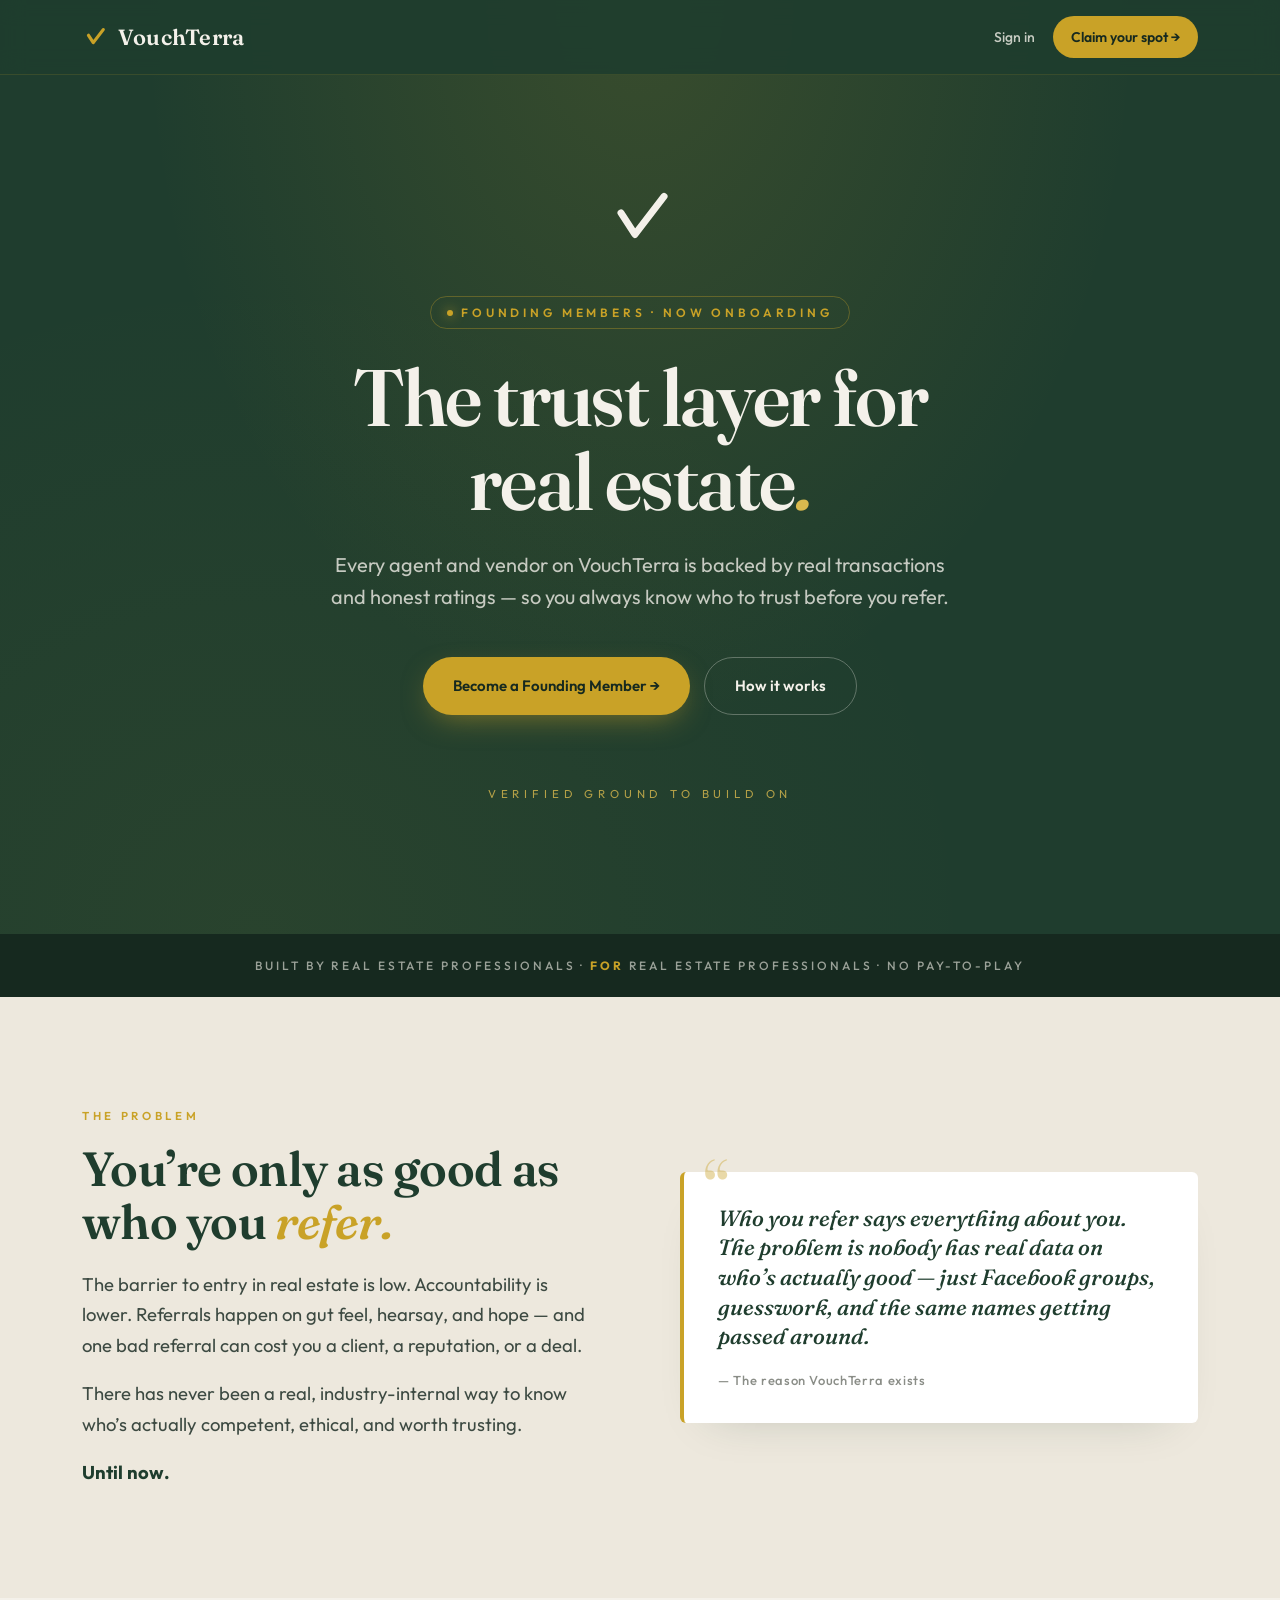
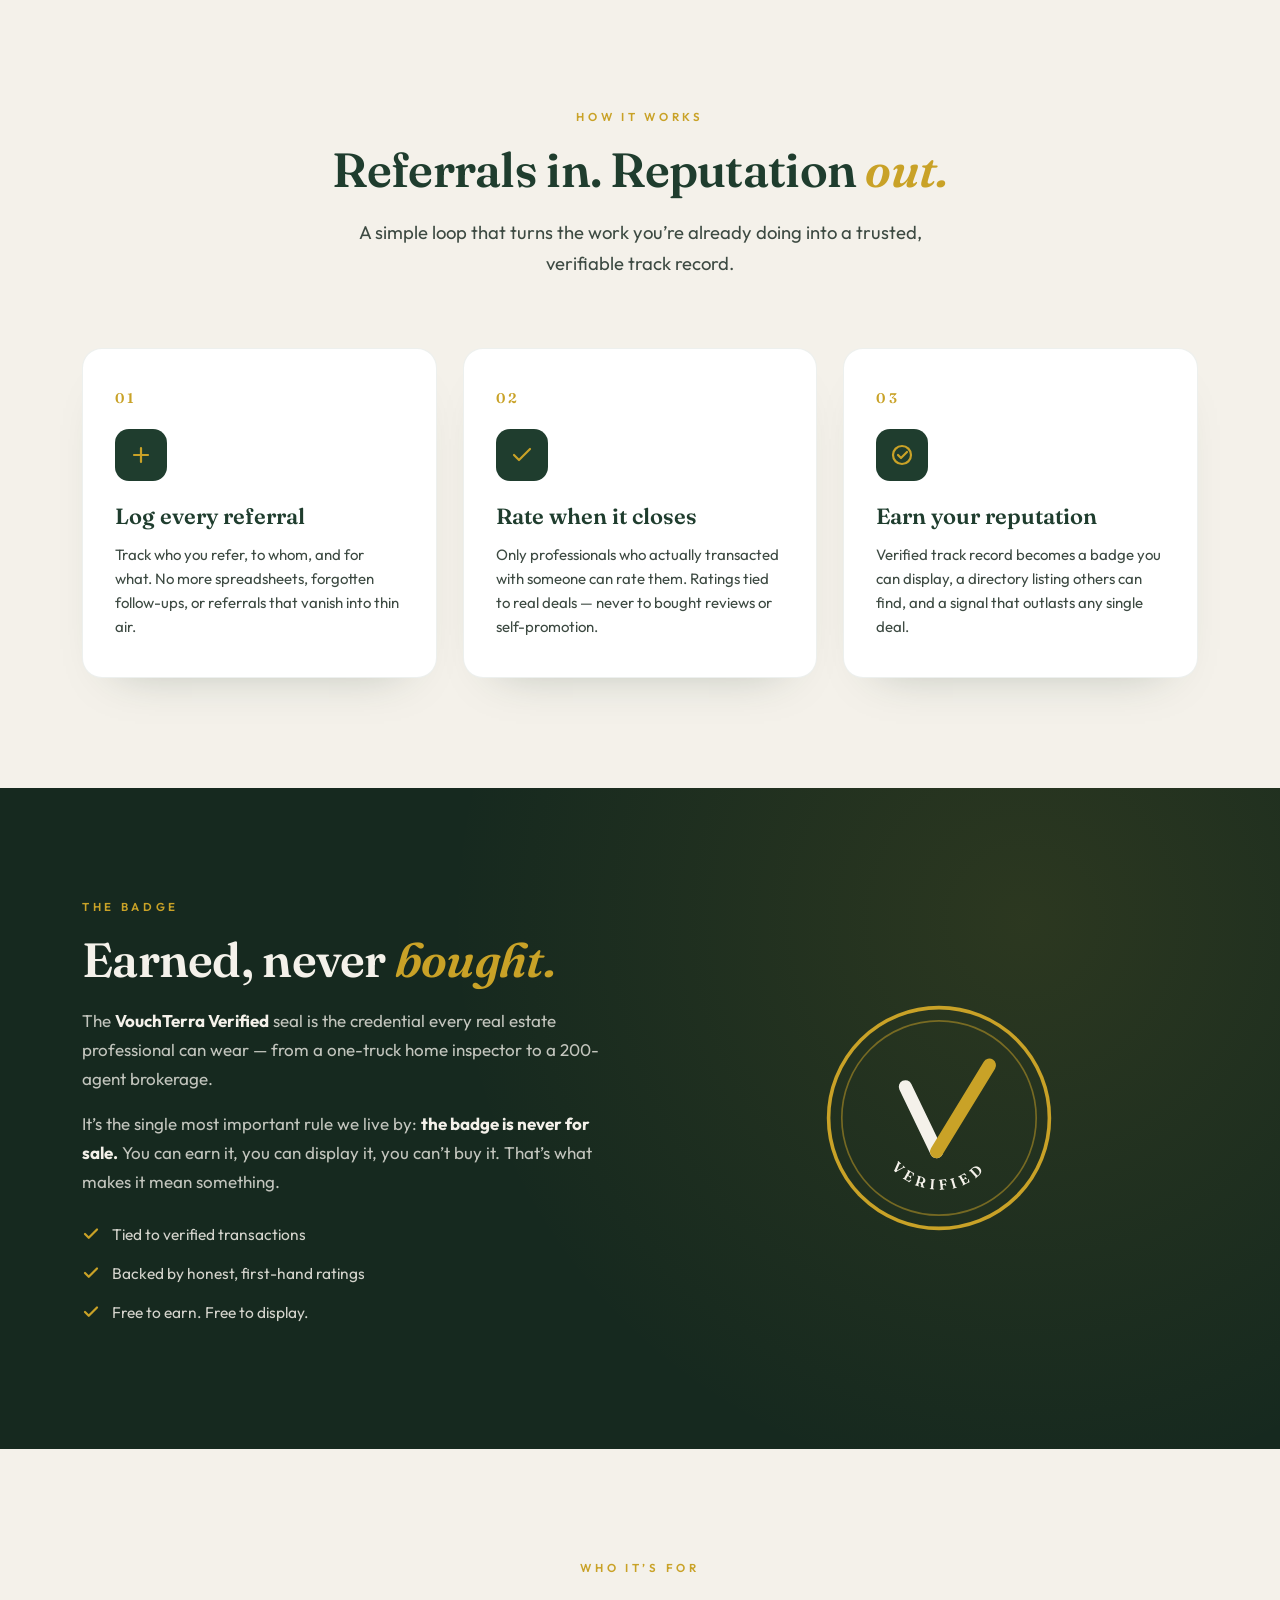
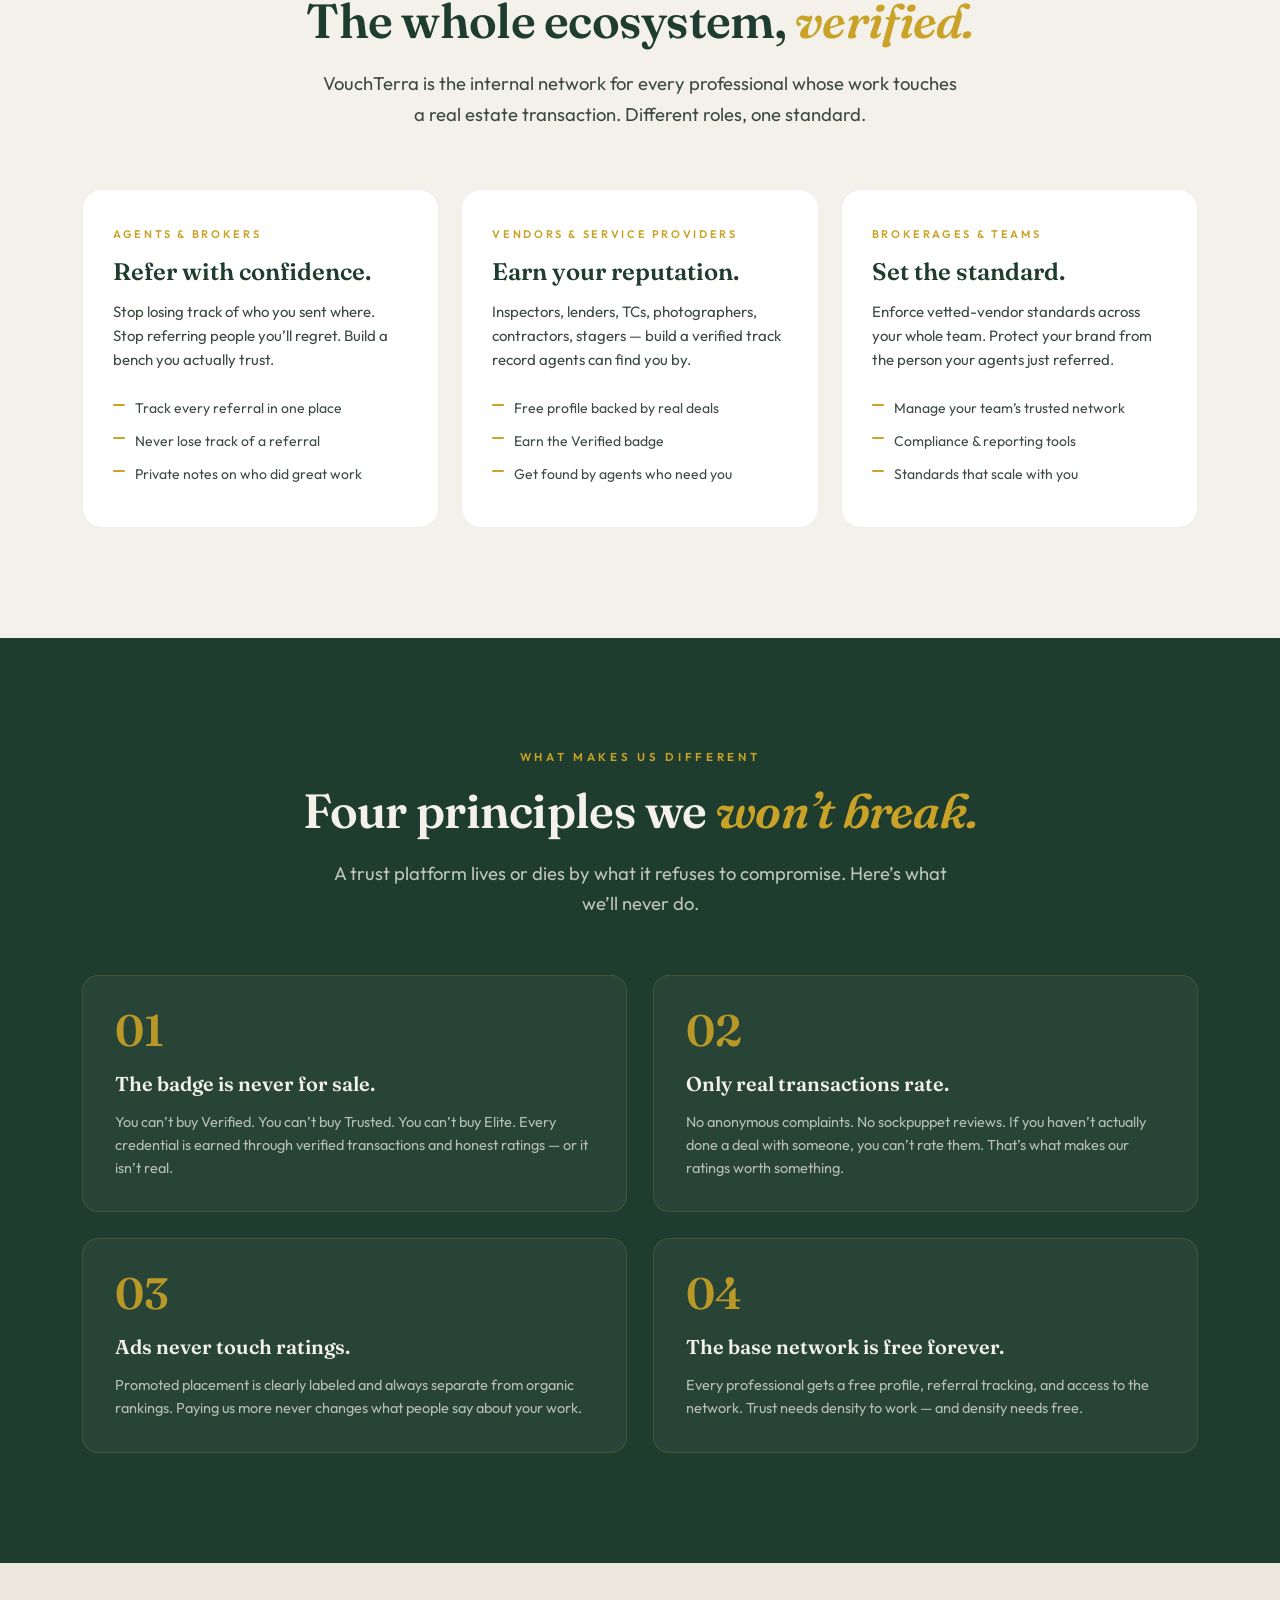
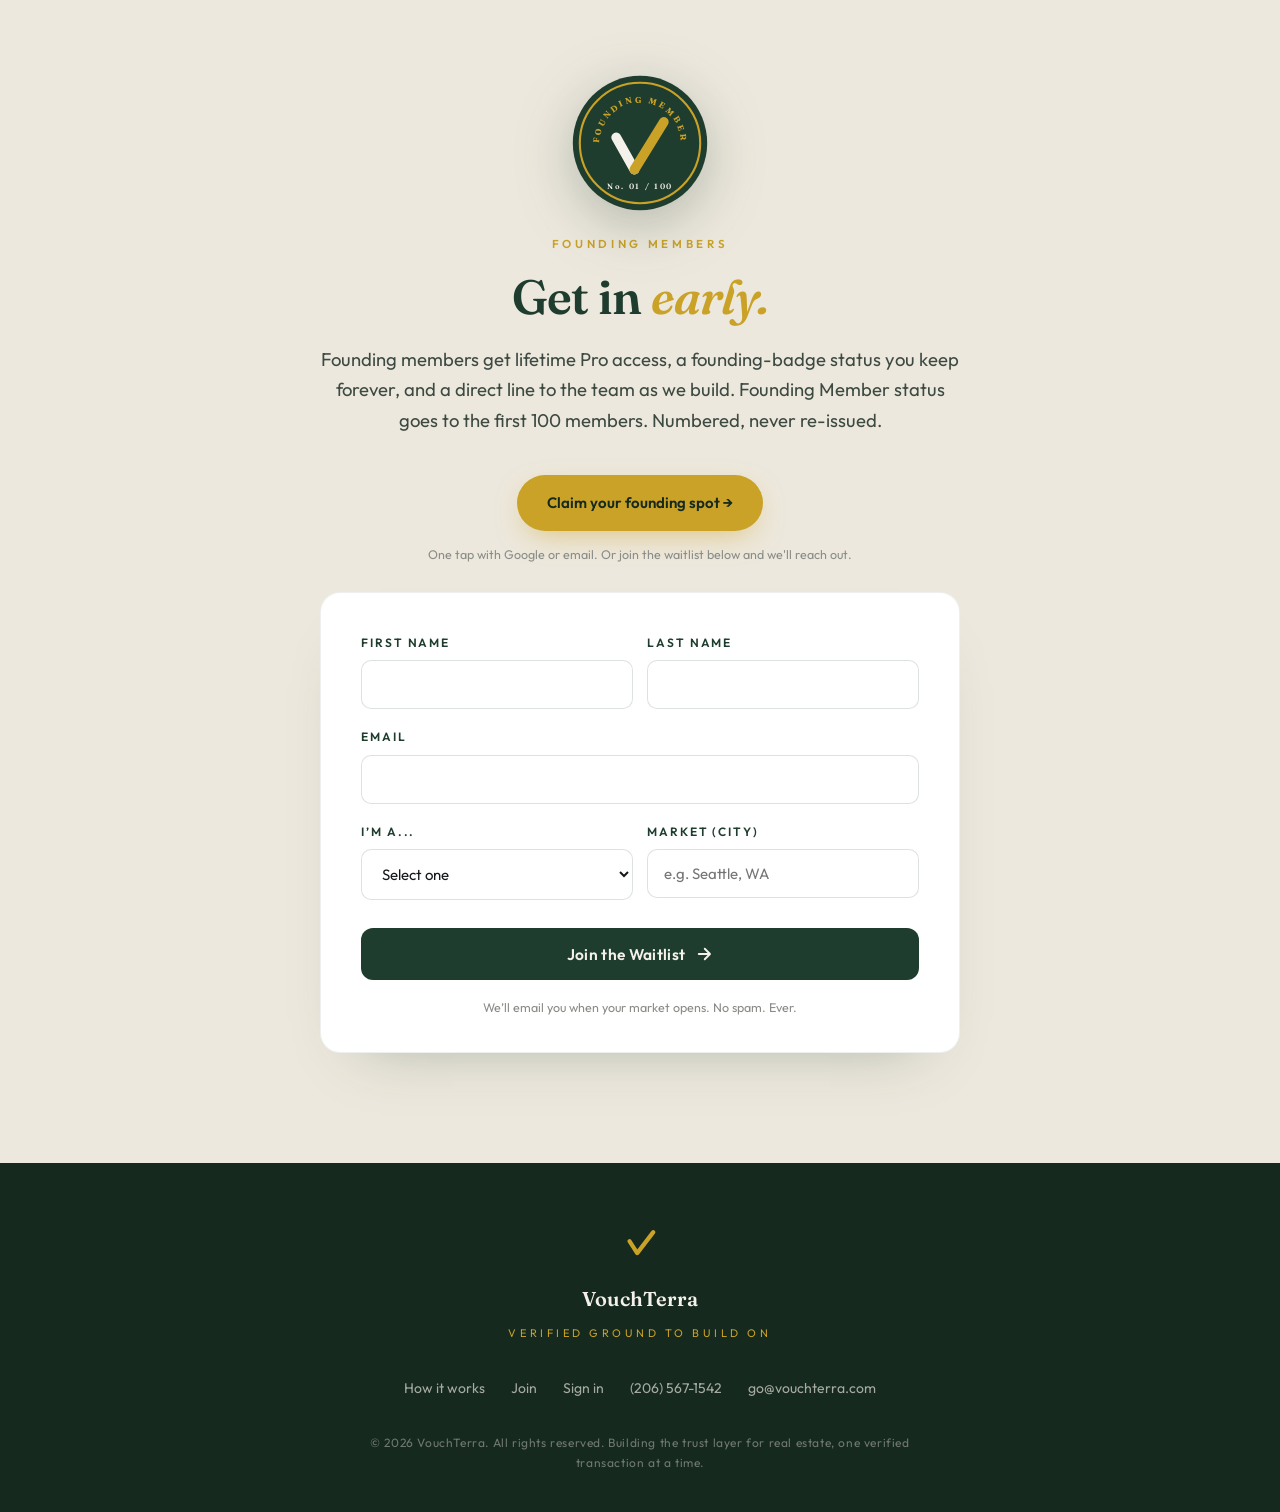
==== commit 32bdeadf: "Refine founding seal and update referral text Updated founding seal dimensions and styles. Revised t" ====
--- a/index.html
+++ b/index.html
@@ -287,8 +287,8 @@
 
 /* mobile nav simplification */
 @media(max-width:520px){.nav-cta{padding:8px 14px;font-size:13px;}.brand-text{font-size:19px;}.nav-right{gap:12px;}.nav-signin{font-size:13px;}}
-.founding-seal{display:block;margin:0 auto 22px;width:132px;height:132px;}
-@media (max-width:640px){.founding-seal{width:112px;height:112px;}}
+.founding-seal{display:block;margin:0 auto 22px;width:140px;height:140px;filter:drop-shadow(0 14px 28px rgba(31,61,46,.28));}
+@media (max-width:640px){.founding-seal{width:116px;height:116px;}}
 </style>
 </head>
 <body>
@@ -370,7 +370,7 @@
           <svg width="24" height="24" viewBox="0 0 24 24" fill="none" stroke="#C9A227" stroke-width="2.2" stroke-linecap="round" stroke-linejoin="round"><path d="M12 5v14M5 12h14"/></svg>
         </div>
         <h3>Log every referral</h3>
-        <p>Track who you refer, to whom, for what deal, and the fee. No more spreadsheets, missed follow-ups, or lost payments.</p>
+        <p>Track who you refer, to whom, and for what. No more spreadsheets, forgotten follow-ups, or referrals that vanish into thin air.</p>
       </div>
       <div class="step">
         <div class="step-num">02</div>
@@ -436,10 +436,10 @@
       <div class="who">
         <div class="who-tag">Agents &amp; Brokers</div>
         <h3>Refer with confidence.</h3>
-        <p>Stop losing referral fees to forgotten follow-ups. Stop referring people you&#8217;ll regret. Build a bench you actually trust.</p>
+        <p>Stop losing track of who you sent where. Stop referring people you&#8217;ll regret. Build a bench you actually trust.</p>
         <ul>
           <li>Track every referral in one place</li>
-          <li>Never lose a fee or a follow-up</li>
+          <li>Never lose track of a referral</li>
           <li>Private notes on who did great work</li>
         </ul>
       </div>
@@ -506,13 +506,13 @@
   <div class="wrap">
     <div class="waitlist-inner">
       <svg class="founding-seal" viewBox="0 0 200 200" fill="none" role="img" aria-label="Founding Member seal, numbered 1 of 100">
-        <circle cx="100" cy="100" r="92" stroke="#C9A227" stroke-width="3"/>
-        <circle cx="100" cy="100" r="81" stroke="#C9A227" stroke-width="1.4" opacity="0.5"/>
-        <path d="M70 90 L92 134" stroke="#1F3D2E" stroke-width="11" stroke-linecap="round"/>
-        <path d="M92 134 L128 74" stroke="#C9A227" stroke-width="11" stroke-linecap="round"/>
-        <path id="foundingArc" d="M44 100 A56 56 0 0 1 156 100" fill="none"/>
-        <text fill="#8a6f12" font-family="Fraunces, Georgia, serif" font-size="11" letter-spacing="3.2" font-weight="600"><textPath href="#foundingArc" startOffset="50%" text-anchor="middle">FOUNDING MEMBER</textPath></text>
-        <text x="100" y="160" fill="#1F3D2E" font-family="Fraunces, Georgia, serif" font-size="10.5" letter-spacing="2.2" font-weight="600" text-anchor="middle">No. 01 / 100</text>
+        <circle cx="100" cy="100" r="96" fill="#1F3D2E"/>
+        <circle cx="100" cy="100" r="86" stroke="#C9A227" stroke-width="3"/>
+        <path id="foundingArc" d="M42 100 A58 58 0 0 1 158 100" fill="none"/>
+        <text fill="#C9A227" font-family="Fraunces, Georgia, serif" font-size="12" letter-spacing="3.6" font-weight="700"><textPath href="#foundingArc" startOffset="50%" text-anchor="middle">FOUNDING MEMBER</textPath></text>
+        <path d="M66 92 L92 138" stroke="#F4F1EA" stroke-width="14" stroke-linecap="round"/>
+        <path d="M92 138 L134 70" stroke="#C9A227" stroke-width="14" stroke-linecap="round"/>
+        <text x="100" y="166" fill="#F4F1EA" font-family="Fraunces, Georgia, serif" font-size="11" letter-spacing="2.4" font-weight="600" text-anchor="middle">No. 01 / 100</text>
       </svg>
       <div class="section-eyebrow">Founding Members</div>
       <h2>Get in <span class="accent">early.</span></h2>
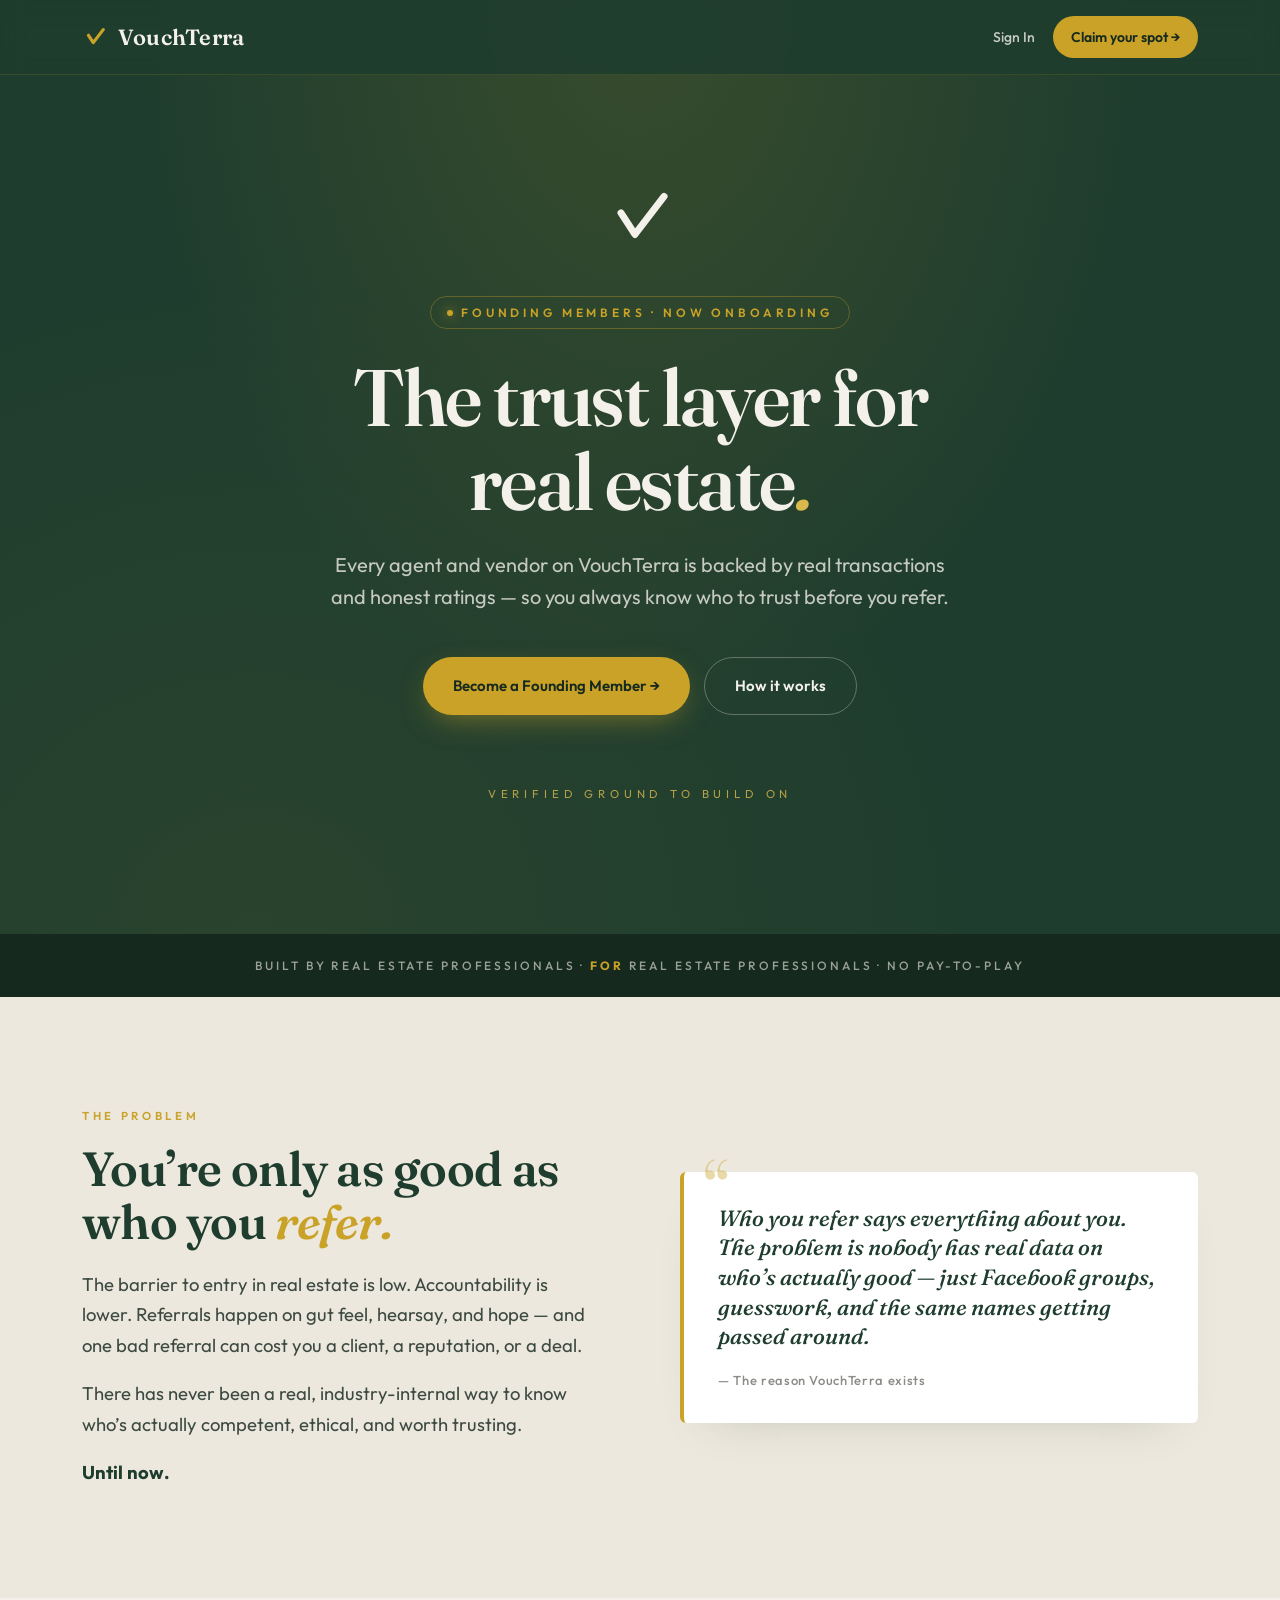
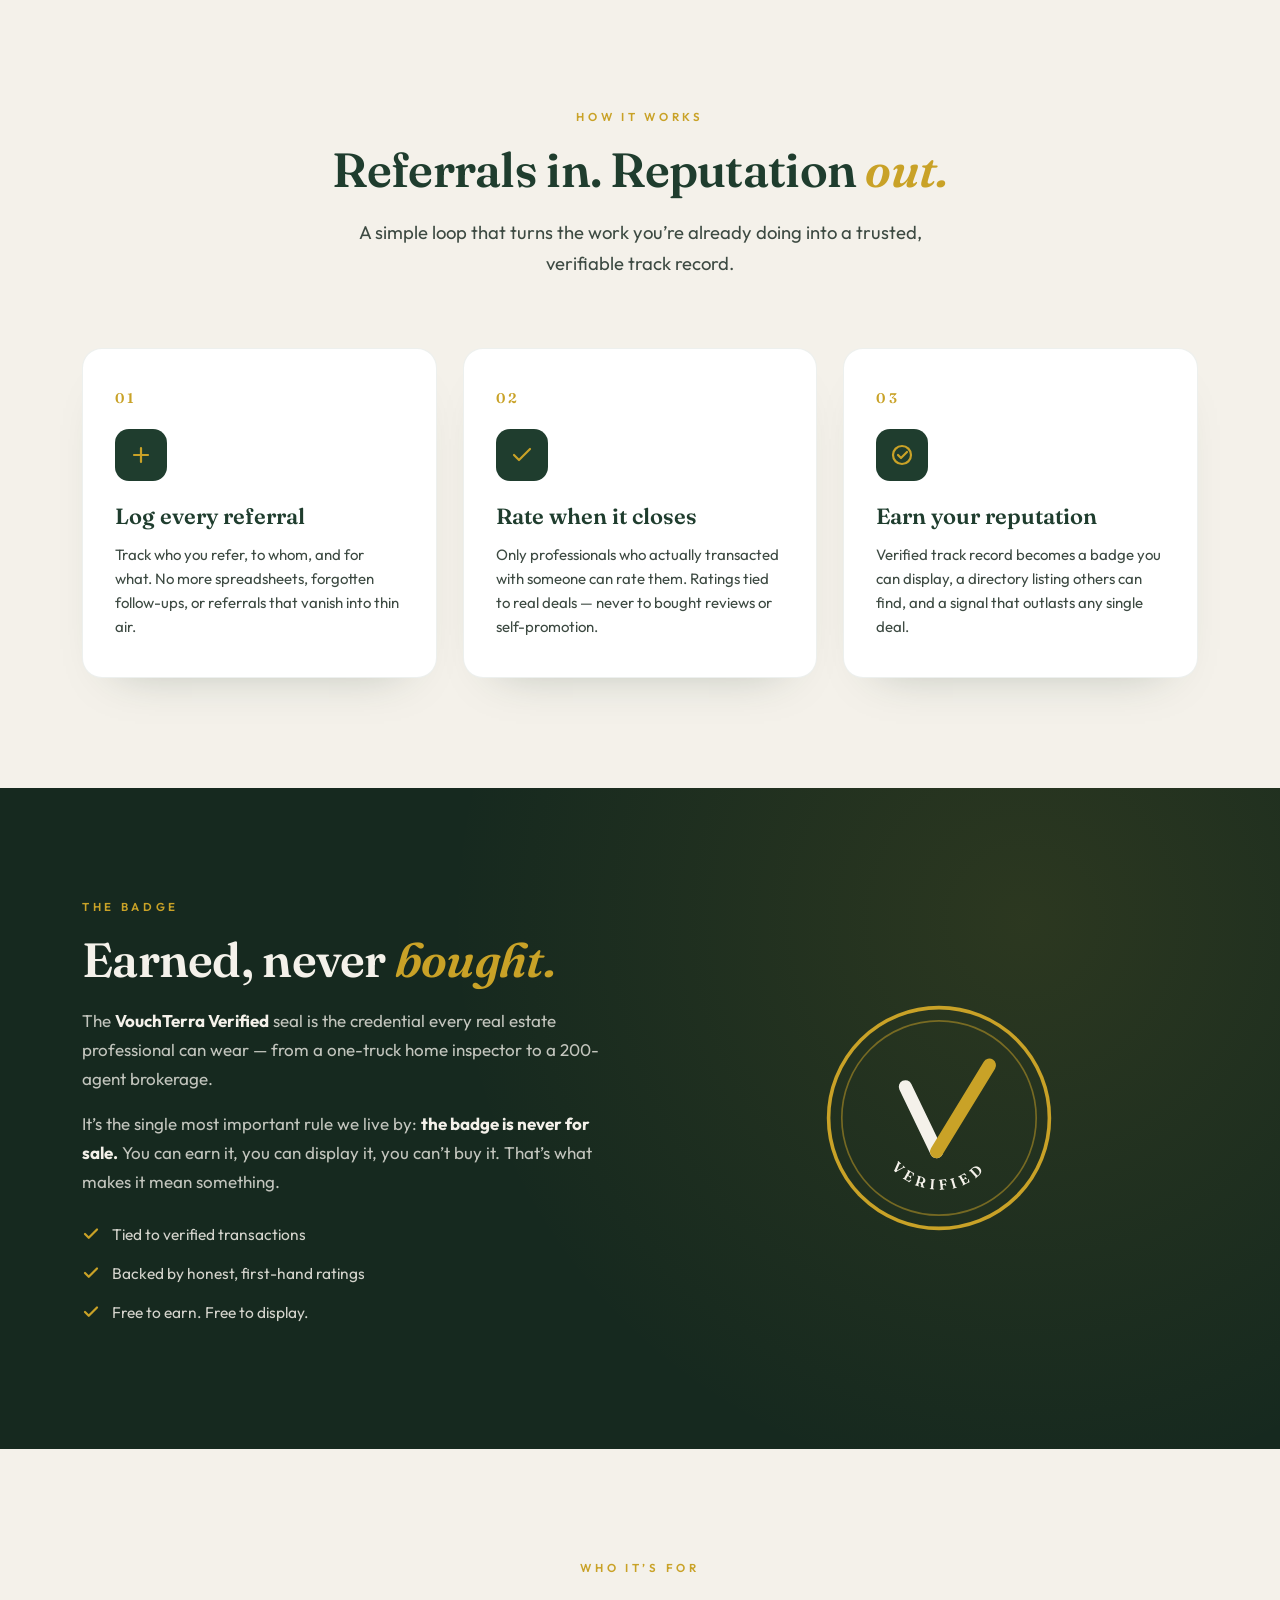
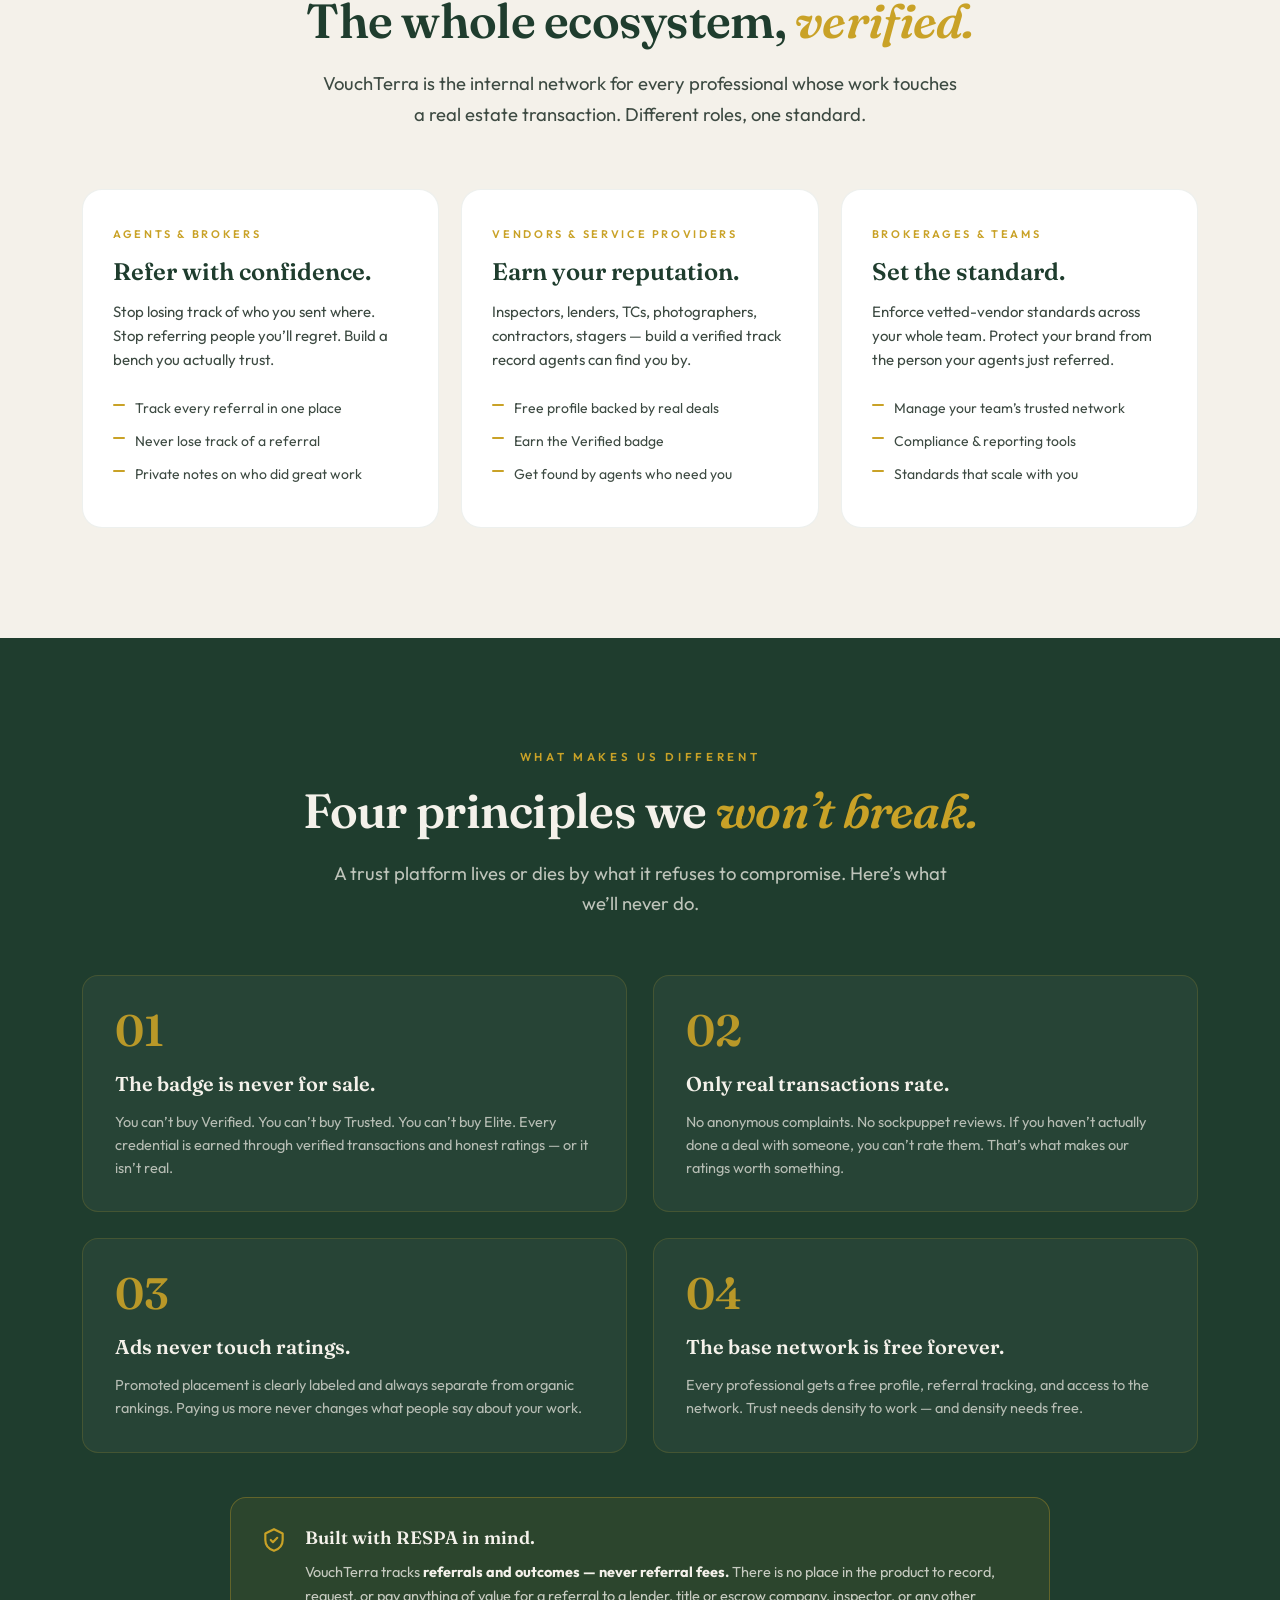
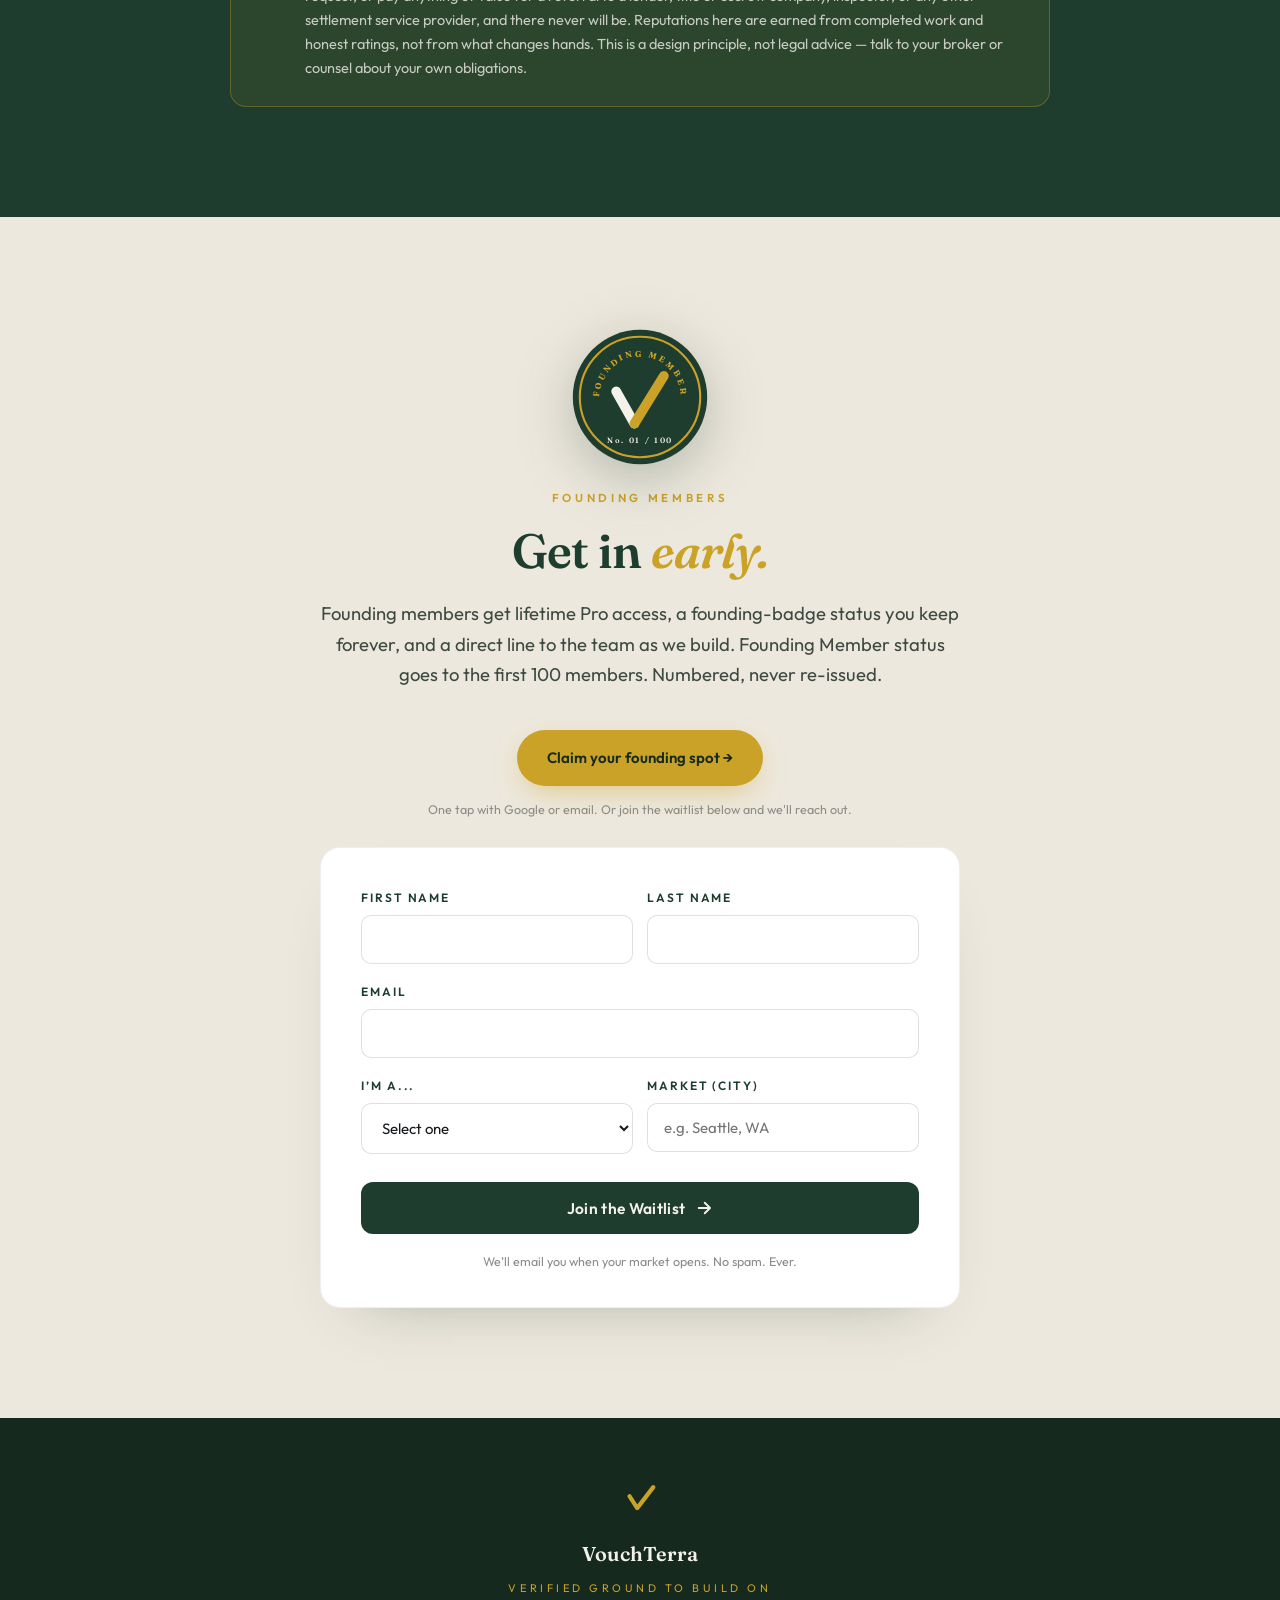
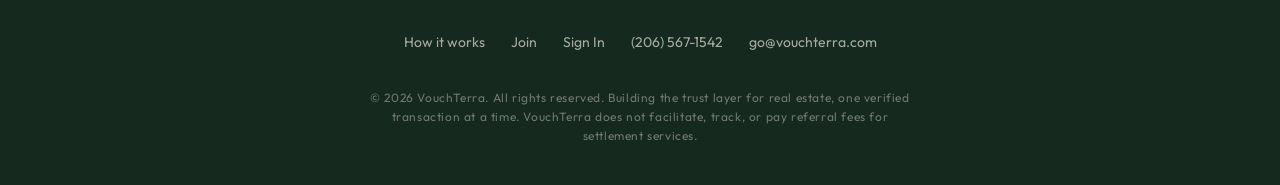
==== commit 9940d0e4: "Add compliance section to index.html Added compliance section with information on referral tracking " ====
--- a/index.html
+++ b/index.html
@@ -237,6 +237,11 @@
 .principle-num{font-family:'Fraunces',serif;font-size:44px;color:var(--gold);font-weight:600;line-height:1;margin-bottom:16px;opacity:.9;}
 .principle h3{font-family:'Fraunces',serif;font-size:20px;color:var(--bone);margin-bottom:10px;font-weight:600;}
 .principle p{color:rgba(244,241,234,.7);font-size:14.5px;line-height:1.6;}
+.compliance{margin:44px auto 0;max-width:820px;background:rgba(201,162,39,.08);border:1px solid rgba(201,162,39,.35);border-radius:16px;padding:26px 30px;display:flex;gap:18px;align-items:flex-start;}
+.compliance svg{flex-shrink:0;margin-top:3px;}
+.compliance h4{font-family:'Fraunces',serif;font-size:18px;color:var(--bone);margin-bottom:8px;font-weight:600;}
+.compliance p{color:rgba(244,241,234,.78);font-size:14.5px;line-height:1.65;}
+.compliance p strong{color:var(--bone);}
 
 /* ============ WAITLIST ============ */
 .waitlist{background:var(--bone-warm);text-align:center;}
@@ -303,7 +308,7 @@
       <span class="brand-text">Vouch<span class="cap">T</span>erra</span>
     </a>
     <div class="nav-right">
-      <a href="https://vouchterra-app.vercel.app/login" class="nav-signin">Sign in</a>
+      <a href="https://vouchterra-app.vercel.app/login" class="nav-signin">Sign In</a>
       <a href="/join.html" class="nav-cta">Claim your spot →</a>
     </div>
   </div>
@@ -496,6 +501,14 @@
         <div class="principle-num">04</div>
         <h3>The base network is free forever.</h3>
         <p>Every professional gets a free profile, referral tracking, and access to the network. Trust needs density to work — and density needs free.</p>
+      </div>
+    </div>
+
+    <div class="compliance">
+      <svg width="26" height="26" viewBox="0 0 24 24" fill="none" stroke="#C9A227" stroke-width="2" stroke-linecap="round" stroke-linejoin="round"><path d="M12 2l8 4v6c0 5-3.5 8.5-8 10-4.5-1.5-8-5-8-10V6z"/><path d="M9 12l2 2 4-4"/></svg>
+      <div>
+        <h4>Built with RESPA in mind.</h4>
+        <p>VouchTerra tracks <strong>referrals and outcomes — never referral fees.</strong> There is no place in the product to record, request, or pay anything of value for a referral to a lender, title or escrow company, inspector, or any other settlement service provider, and there never will be. Reputations here are earned from completed work and honest ratings, not from what changes hands. This is a design principle, not legal advice — talk to your broker or counsel about your own obligations.</p>
       </div>
     </div>
   </div>
@@ -590,11 +603,11 @@
   <div class="footer-links">
     <a href="#how">How it works</a>
     <a href="#waitlist">Join</a>
-    <a href="https://vouchterra-app.vercel.app/login">Sign in</a>
+    <a href="https://vouchterra-app.vercel.app/login">Sign In</a>
     <a href="tel:+12065671542">(206) 567-1542</a>
     <a href="mailto:go@vouchterra.com">go@vouchterra.com</a>
   </div>
-  <p class="footer-fine">© <span id="year"></span> VouchTerra. All rights reserved. Building the trust layer for real estate, one verified transaction at a time.</p>
+  <p class="footer-fine">© <span id="year"></span> VouchTerra. All rights reserved. Building the trust layer for real estate, one verified transaction at a time. VouchTerra does not facilitate, track, or pay referral fees for settlement services.</p>
 </footer>
 
 <script>
